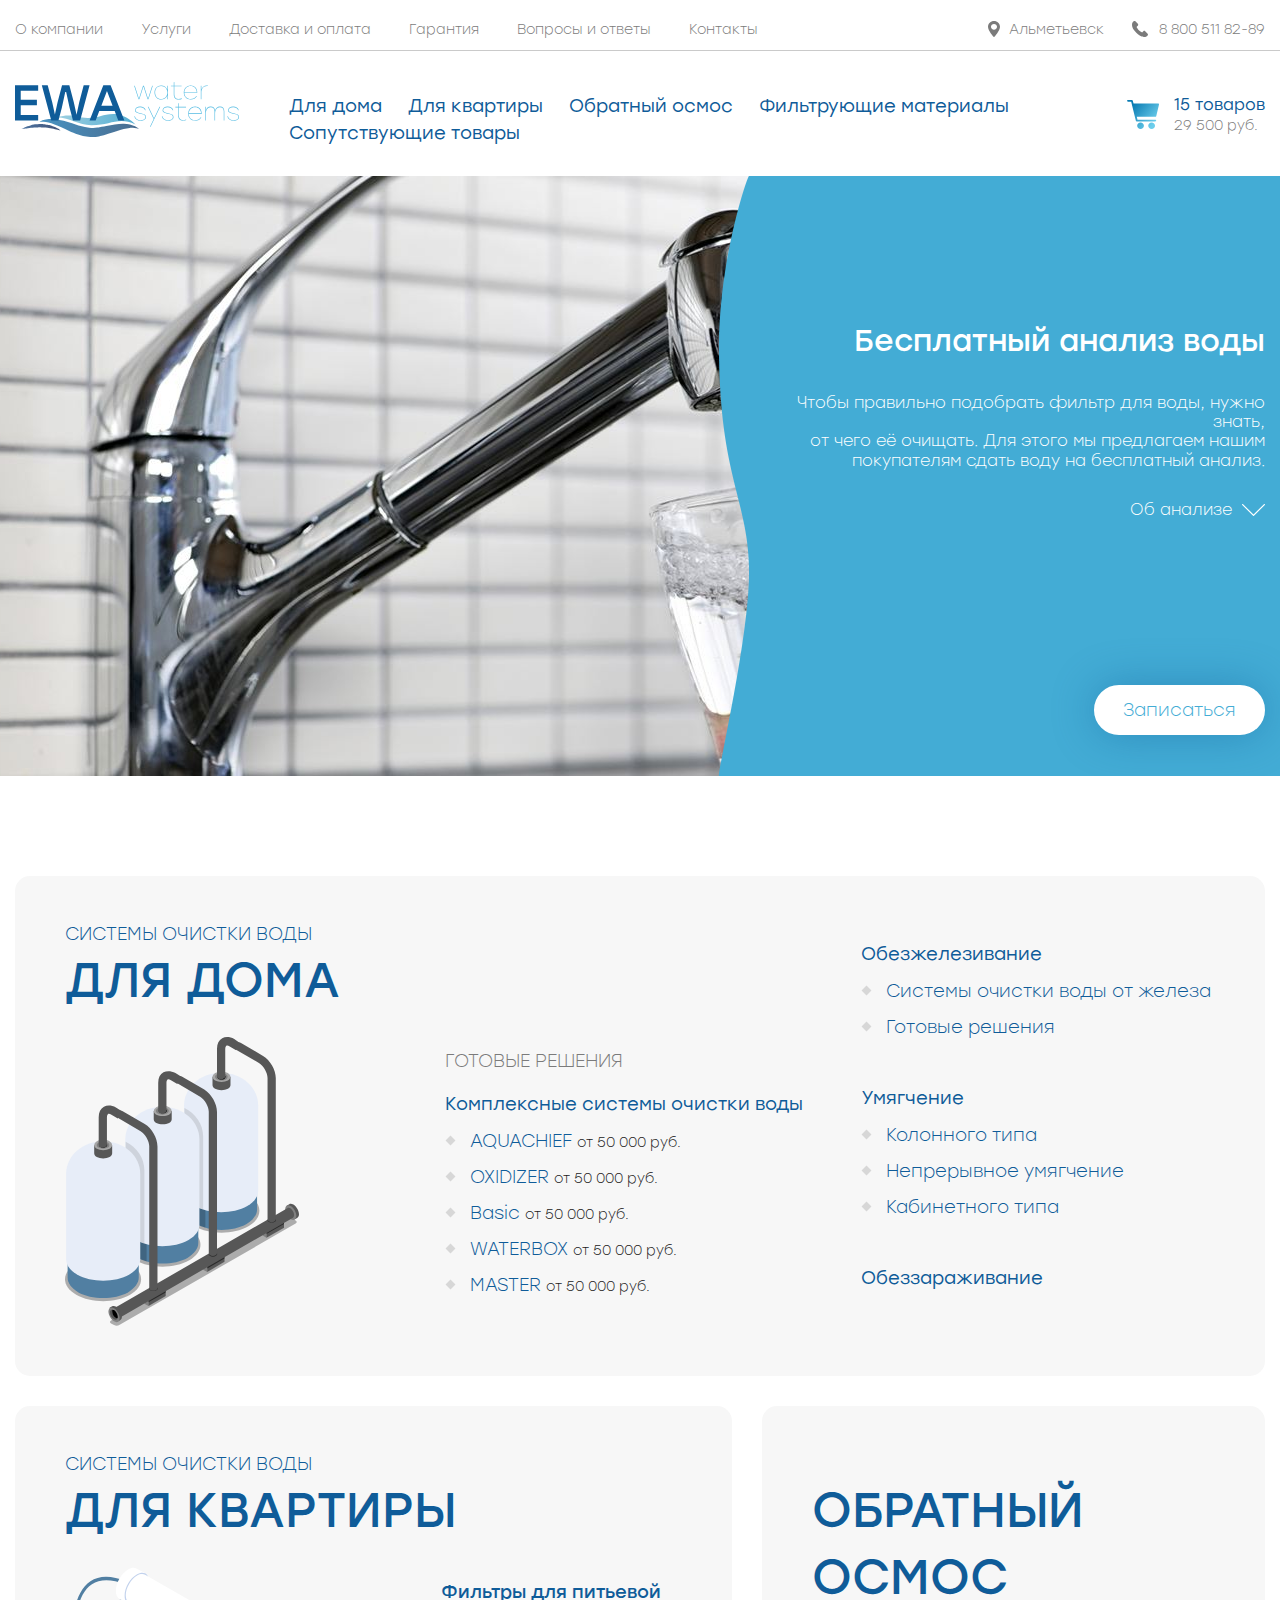
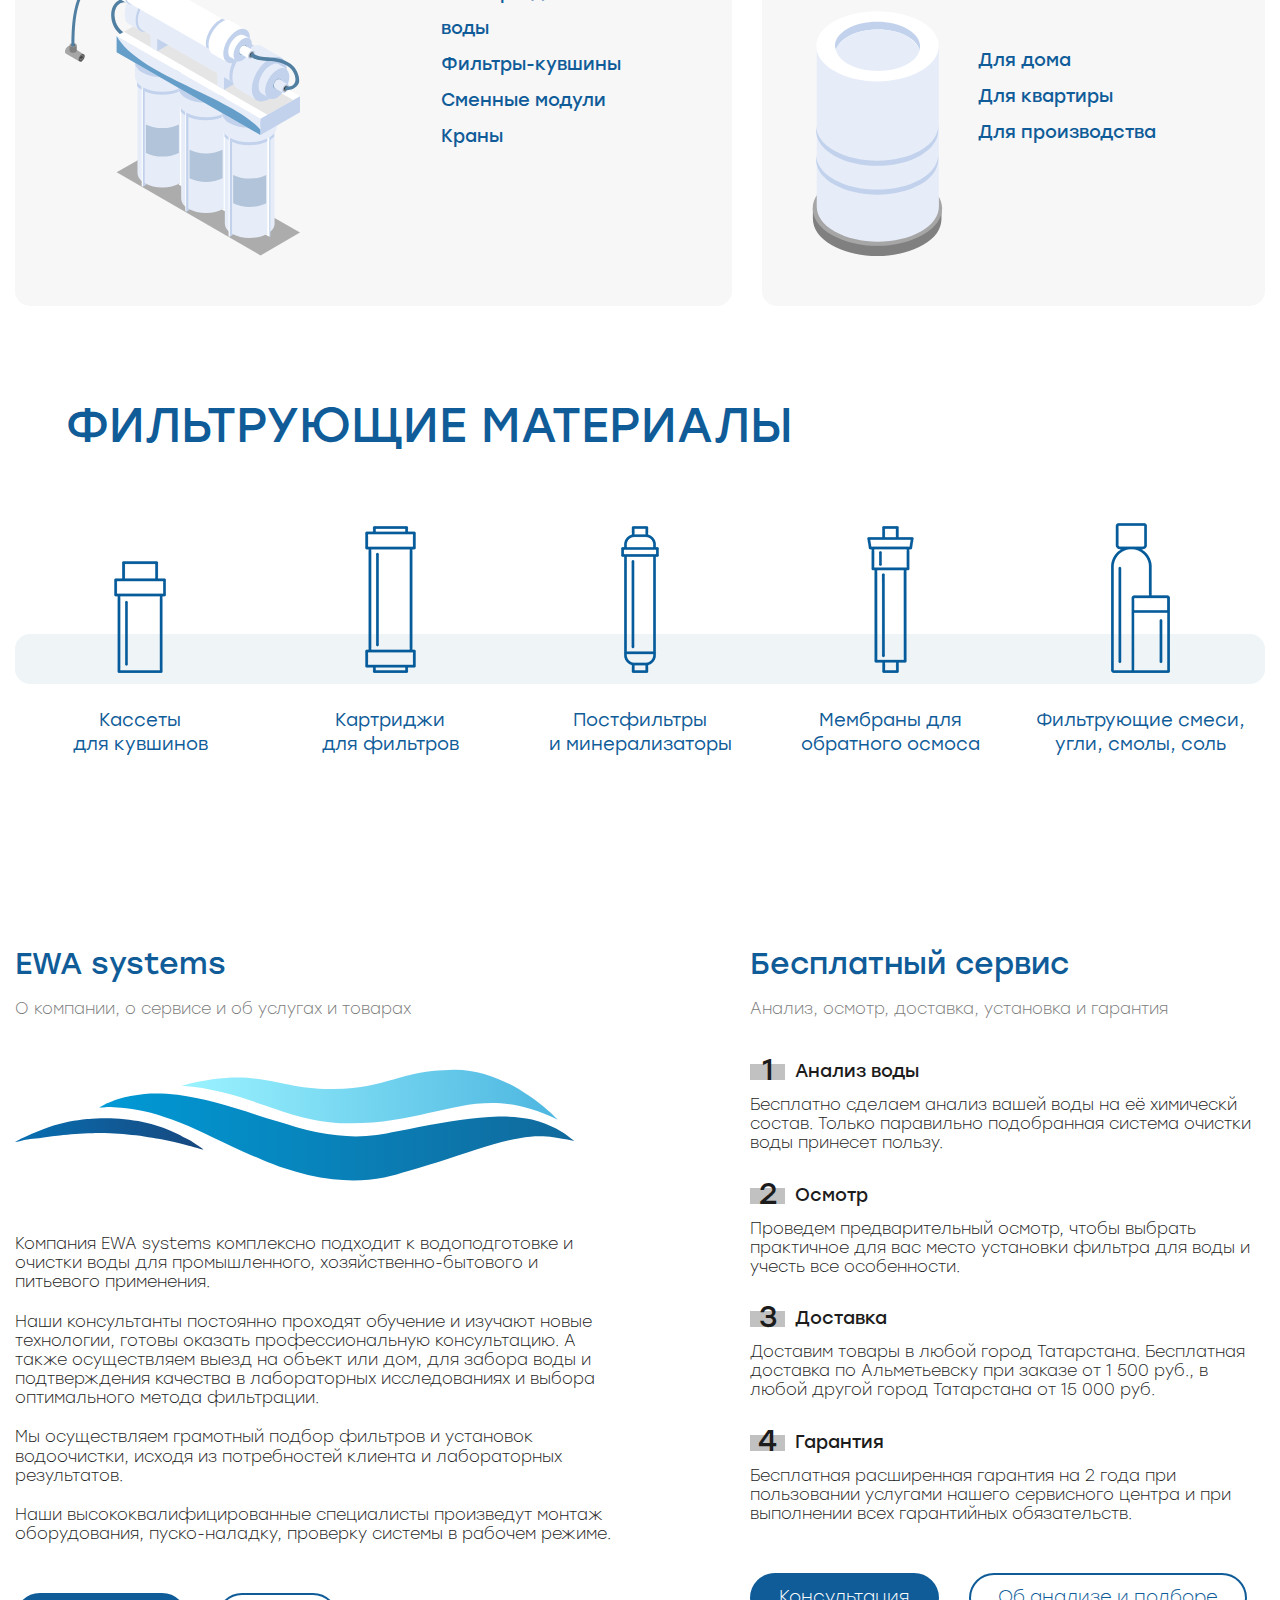
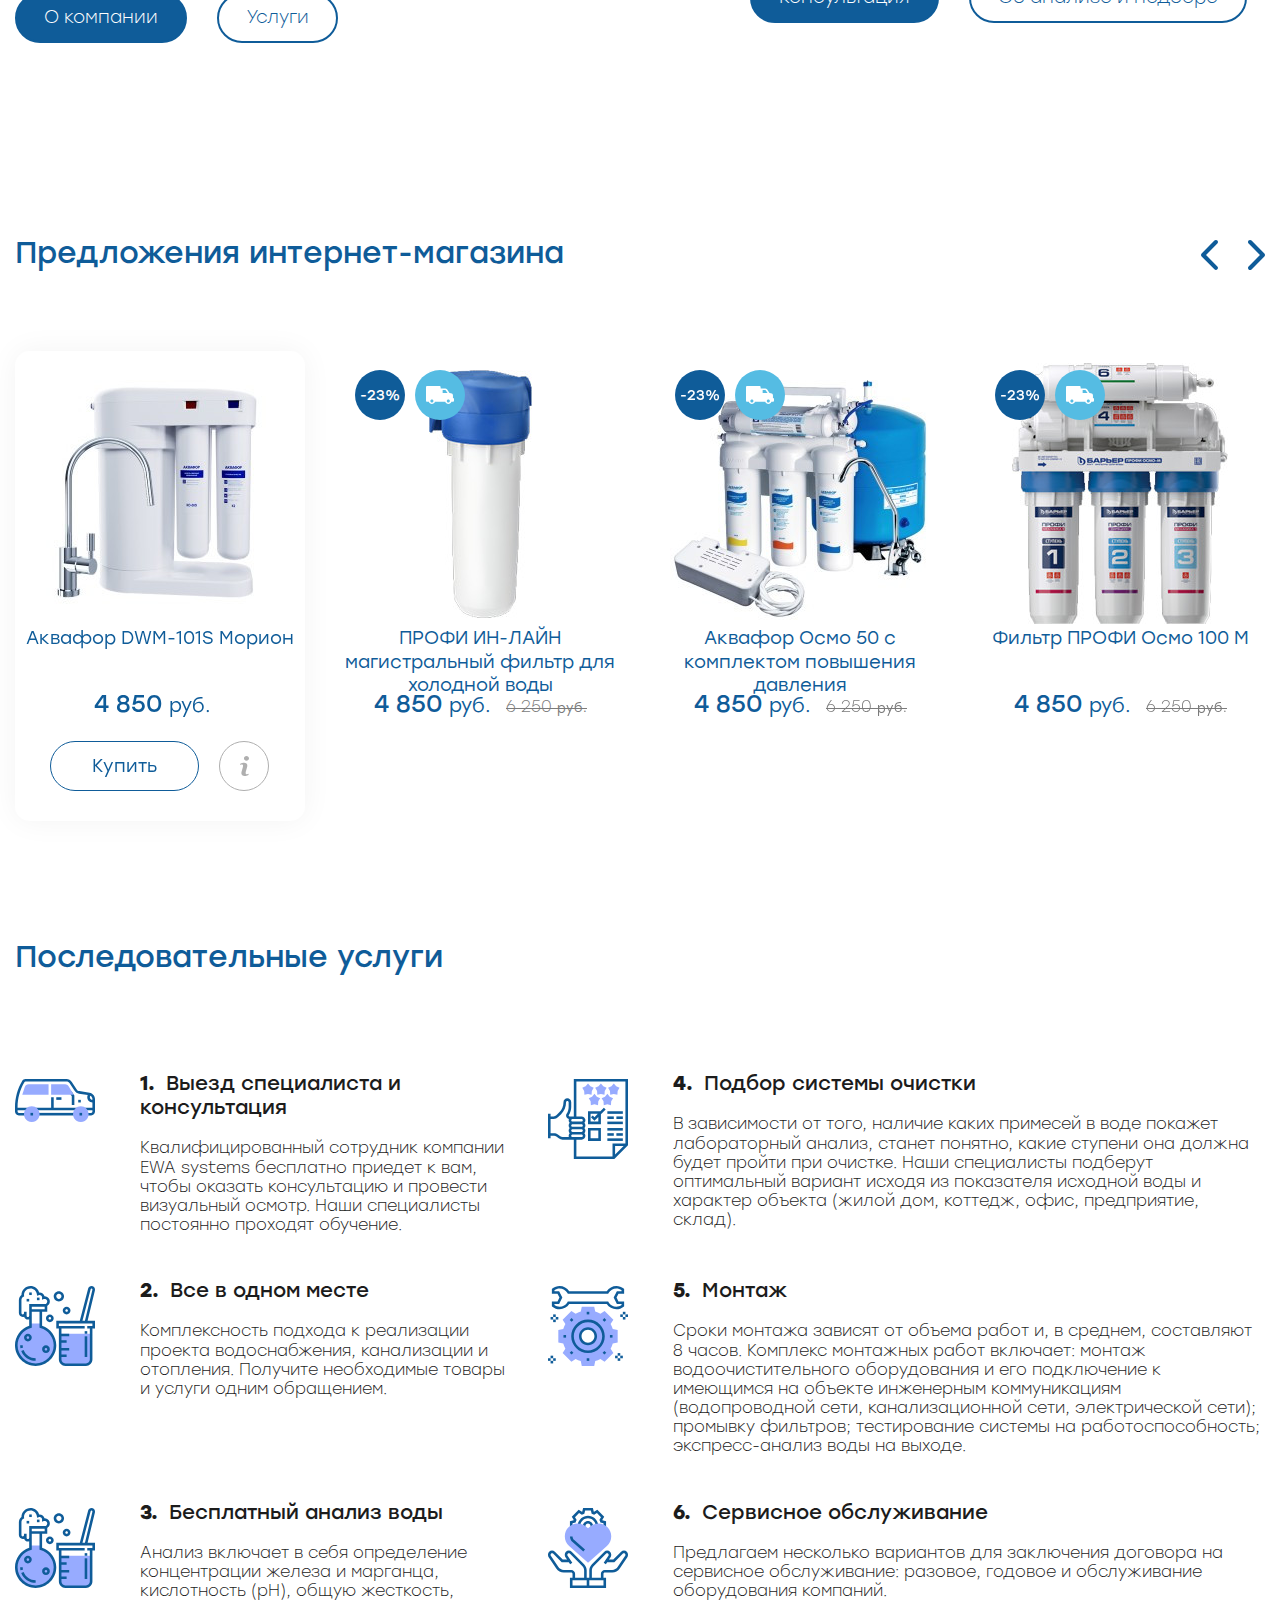
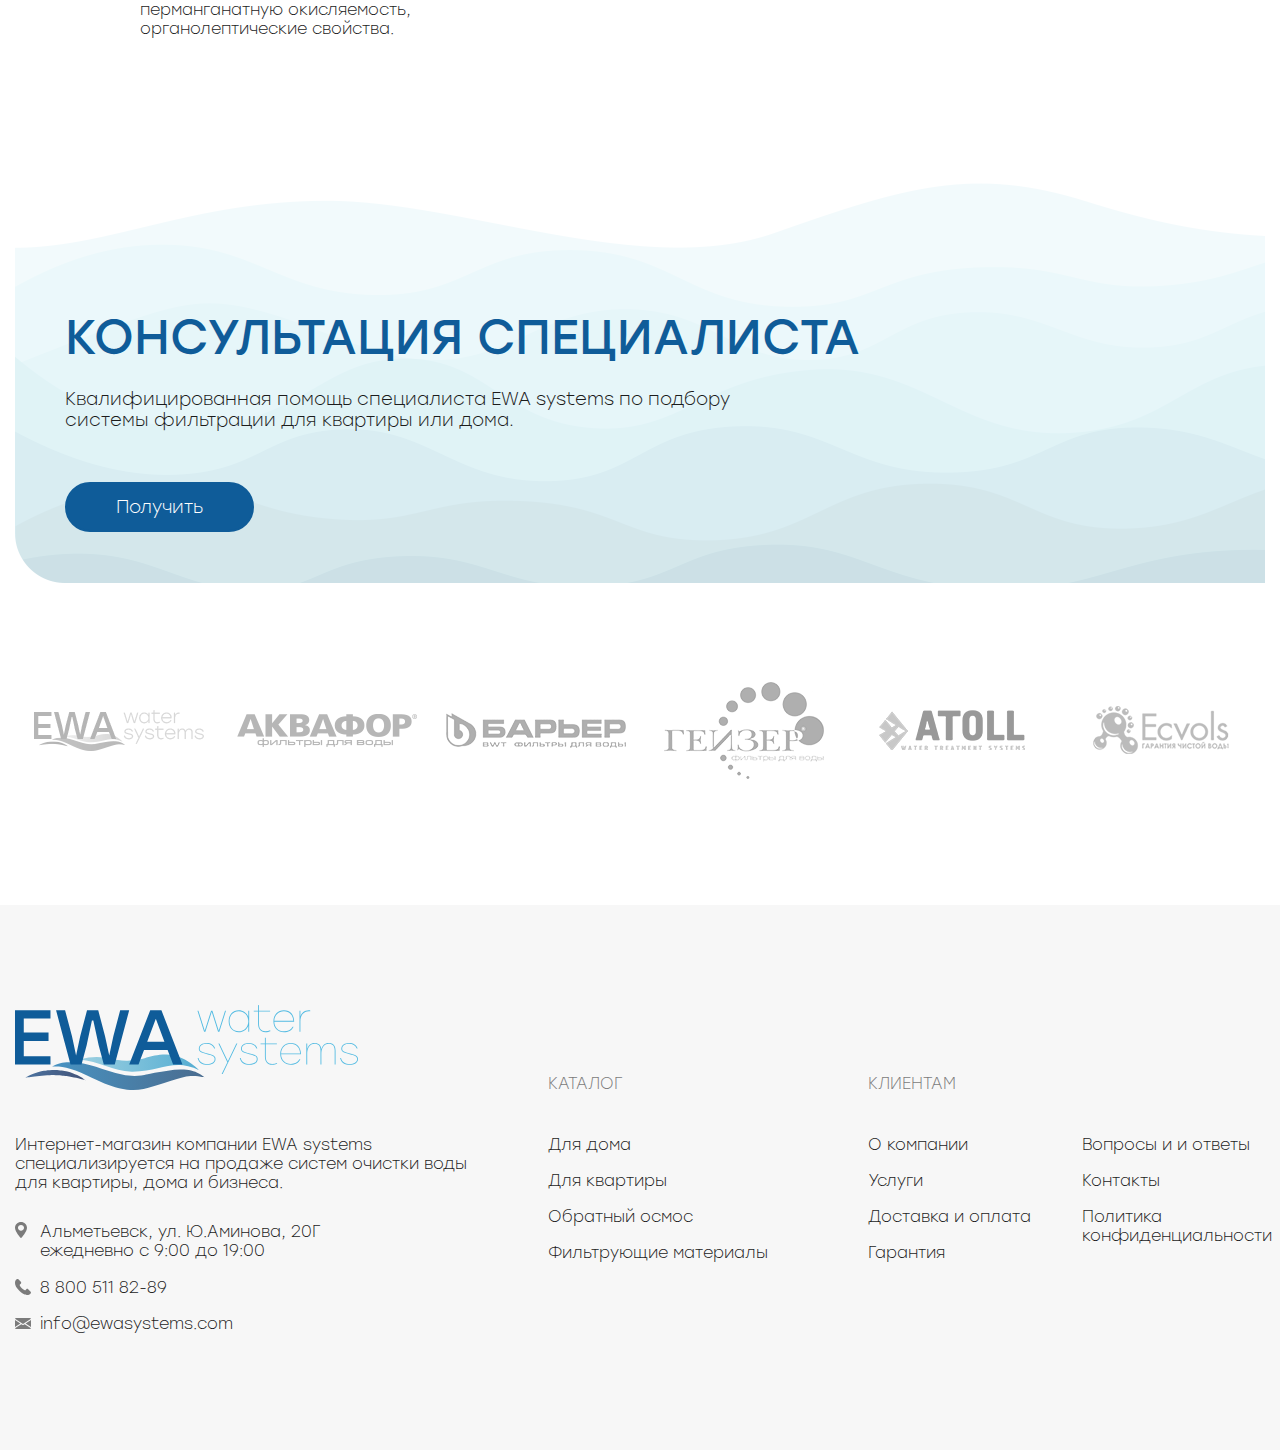
==== index.html @ 52a750a7 "fix again" ====
<!DOCTYPE html>
<html lang="ru">
<head>
    <meta charset="UTF-8">
    <meta name="viewport" content="width=device-width, initial-scale=1.0, shrink-to-fit=no">
    <title>EWA water system</title>

    <!-- additional styles -->
    <link rel="stylesheet" href="css/bootstrap.min.css">
    <link rel="stylesheet" href="css/swiper.min.css">

    <!-- common styles -->
    <link rel="stylesheet" href="fonts/stolzl/stolzl.css">
    <link rel="stylesheet" href="css/style.css">
    <link rel="stylesheet" href="css/media.css">

    <!-- scripts -->
    <script src="js/jquery.min.js"></script>
    <script src="js/bootstrap.bundle.min.js"></script>
    <script src="js/swiper.min.js"></script>
</head>
<body>

    <div class="header">
        <div class="header-top">
            <div class="container">
                <div class="row-header-top">
                    <div class="header-top-list">
                        <a href="javascript:void(0)" class="header-top-link">О компании</a>
                        <a href="javascript:void(0)" class="header-top-link">Услуги</a>
                        <a href="javascript:void(0)" class="header-top-link">Доставка и оплата</a>
                        <a href="javascript:void(0)" class="header-top-link">Гарантия</a>
                        <a href="javascript:void(0)" class="header-top-link">Вопросы и ответы</a>
                        <a href="javascript:void(0)" class="header-top-link">Контакты</a>
                    </div>
    
                    <div class="header-contacts">
                        <a href="javascript:void(0)" class="header-contacts-item header-city">
                            Альметьевск
                        </a>
                        <a href="tel:88005118289" class="header-contacts-item header-phone">
                            8 800 511 82-89
                        </a>
                    </div>
                </div>
            </div>
        </div>
        <div class="header-main">
            <div class="container">
                <div class="row-header-main">
                    <a href="/" class="header-logo">
                        <img src="images/ewa-logo.svg" alt="EWA water system" class="header-logo-src">
                    </a>

                    <div class="header-main-list">
                        <a href="javascript:void(0)" class="header-main-link">Для дома</a>
                        <a href="javascript:void(0)" class="header-main-link">Для квартиры</a>
                        <a href="javascript:void(0)" class="header-main-link">Обратный осмос</a>
                        <a href="javascript:void(0)" class="header-main-link">Фильтрующие материалы</a>
                        <a href="javascript:void(0)" class="header-main-link">Сопутствующие товары</a>
                    </div>

                    <!--
                        Если в корзине нету товаров, то убираем класс cart-has-items
                        и в header-cart-title ставим статичный текст "Корзина"
                        блок header-cart-total может быть пустым,
                        он всё равнон будет в display: none
                    -->
                    <a href="javascript:void(0)" class="header-cart cart-has-items">
                        <div class="header-cart-icon">
                            <img src="images/header-cart.svg" alt="Корзина">
                        </div>
                        <div class="header-cart-body">
                            <div class="header-cart-title">15 товаров</div>
                            <div class="header-cart-total">29 500 руб.</div>
                        </div>
                    </a>
                </div>
            </div>
        </div>
    </div>

    <div id="homeslider" class="home-slider swiper-container">
        <div class="swiper-wrapper">
            <div class="swiper-slide">
                <div class="home-slider-slide">
                    <div class="container-fluid container-abs">
                        <div class="row row-slider">
                            <div class="col-md-7 col-slider">
                                <div class="home-slider-photo" style="background-image: url(images/home-slider/slide-1.jpg);"></div>
                            </div>
                            <div class="col-md-5">
                                <div class="slider-content"></div>
                            </div>
                        </div>
                    </div>

                    <div class="container container-relative">
                        <div class="row row-slider">
                            <div class="col-md-7 col-slider"></div>
                            <div class="col-md-5 col-slider">
                                <div class="slider-content slider-right-content">
                                    <div class="home-slider-title">Бесплатный анализ воды</div>
                                    <div class="home-slider-desc">
                                        Чтобы правильно подобрать фильтр для воды, нужно знать, <br>
                                        от чего её очищать. Для этого мы предлагаем нашим <br>
                                        покупателям сдать воду на бесплатный анализ.

                                        <div class="home-slider-more">Об анализе</div>

                                        <div class="home-slider-more-text">
                                            Анализ включает в себя определение концентрации железа и <br>
                                            марганца, кислотность (рН), общую жесткость, перманганатную <br>
                                            окисляемость, органолептические свойства.
                                        </div>

                                        <a href="javascript:void(0)" class="button-default slider-btn">Записаться</a>
                                    </div>
                                </div>
                            </div>
                        </div>
                    </div>
                </div>
            </div>
        </div>
    </div>

    <div class="section-products">
        <div class="container">
            <div class="row">
                <div class="col-12">
                    <div class="products-block">
                        <div class="products-block-flex">
                            <div class="products-col-left">
                                <div class="products-heading">
                                    Системы очистки воды
                                    <div class="products-title">Для дома</div>
                                </div>
                            </div>
                            <div class="products-col-right">
                                <div class="products-col-right-col">
                                    <div class="products-cats-inner">
                                        <div class="products-cats-title">Готовые решения</div>
                                        <a href="javascript:void(0)" class="products-cats-name">Комплексные системы очистки воды</a>
                                        <ul class="products-cats-list">
                                            <li class="products-cats-item">
                                                <a class="products-cats-link" href="javascript:void(0)">AQUACHIEF</a>
                                                <span>от 50 000 руб.</span>
                                            </li>
                                            <li class="products-cats-item">
                                                <a class="products-cats-link" href="javascript:void(0)">OXIDIZER</a>
                                                <span>от 50 000 руб.</span>
                                            </li>
                                            <li class="products-cats-item">
                                                <a class="products-cats-link" href="javascript:void(0)">Basic</a>
                                                <span>от 50 000 руб.</span>
                                            </li>
                                            <li class="products-cats-item">
                                                <a class="products-cats-link" href="javascript:void(0)">WATERBOX</a>
                                                <span>от 50 000 руб.</span>
                                            </li>
                                            <li class="products-cats-item">
                                                <a class="products-cats-link" href="javascript:void(0)">MASTER</a>
                                                <span>от 50 000 руб.</span>
                                            </li>
                                        </ul>
                                    </div>
                                </div>
                                <div class="products-col-right-col">
                                    <div class="products-cats-inner">
                                        <a href="javascript:void(0)" class="products-cats-name">Обезжелезивание</a>
                                        <ul class="products-cats-list">
                                            <li class="products-cats-item">
                                                <a class="products-cats-link" href="javascript:void(0)">Системы очистки воды от железа</a>
                                            </li>
                                            <li class="products-cats-item">
                                                <a class="products-cats-link" href="javascript:void(0)">Готовые решения</a>
                                            </li>
                                        </ul>
                                    </div>
                                    <div class="products-cats-inner">
                                        <a href="javascript:void(0)" class="products-cats-name">Умягчение</a>
                                        <ul class="products-cats-list">
                                            <li class="products-cats-item">
                                                <a class="products-cats-link" href="javascript:void(0)">Колонного типа</a>
                                            </li>
                                            <li class="products-cats-item">
                                                <a class="products-cats-link" href="javascript:void(0)">Непрерывное умягчение</a>
                                            </li>
                                            <li class="products-cats-item">
                                                <a class="products-cats-link" href="javascript:void(0)">Кабинетного типа</a>
                                            </li>
                                        </ul>
                                    </div>
                                    <div class="products-cats-inner">
                                        <a href="javascript:void(0)" class="products-cats-name">Обеззараживание</a>
                                    </div>
                                </div>
                            </div>
                        </div>

                        <img src="images/for-1.svg" alt="" class="products-image-abs">
                    </div>
                </div>
                <div class="col-lg-7 col-md-6">
                    <div class="products-block">
                        <div class="products-head">
                            <div class="products-heading">
                                Системы очистки воды
                                <div class="products-title">Для квартиры</div>
                            </div>
                        </div>
                        <div class="products-block-flex">
                            <div class="products-block-col products-block-index-2">
                                <div class="products-cats-inner">
                                    <ul class="products-cats-list style-none">
                                        <li class="products-cats-item">
                                            <a class="products-cats-link" href="javascript:void(0)"><b>Фильтры для питьевой воды</b></a>
                                        </li>
                                        <li class="products-cats-item">
                                            <a class="products-cats-link" href="javascript:void(0)"><b>Фильтры-кувшины</b></a>
                                        </li>
                                        <li class="products-cats-item">
                                            <a class="products-cats-link" href="javascript:void(0)"><b>Сменные модули</b></a>
                                        </li>
                                        <li class="products-cats-item">
                                            <a class="products-cats-link" href="javascript:void(0)"><b>Краны</b></a>
                                        </li>
                                </div>
                            </div>
                        </div>

                        <img src="images/for-2.svg" alt="" class="products-image-abs">
                    </div>
                </div>
                <div class="col-lg-5 col-md-6">
                    <div class="products-block">
                        <div class="products-head">
                            <div class="products-heading">
                                &nbsp;
                                <div class="products-title">Обратный осмос</div>
                            </div>
                        </div>
                        <div class="products-block-flex">
                            <div class="products-block-col products-block-index-3">
                                <div class="products-cats-inner">
                                    <ul class="products-cats-list style-none">
                                        <li class="products-cats-item">
                                            <a class="products-cats-link" href="javascript:void(0)"><b>Для дома</b></a>
                                        </li>
                                        <li class="products-cats-item">
                                            <a class="products-cats-link" href="javascript:void(0)"><b>Для квартиры</b></a>
                                        </li>
                                        <li class="products-cats-item">
                                            <a class="products-cats-link" href="javascript:void(0)"><b>Для производства</b></a>
                                        </li>
                                    </ul>
                                </div>
                            </div>
                        </div>

                        <img src="images/for-3.svg" alt="" class="products-image-abs">
                    </div>
                </div>

                <div class="col-12">
                    <div class="products-block products-block-custom">
                        <div class="products-head">
                            <div class="products-heading">
                                <div class="products-title">Фильтрующие материалы</div>
                            </div>
                        </div>

                        <div class="products-list">
                            <a href="javascript:void(0)" class="products-list-item">
                                <img src="images/filters/1.png" alt="" class="products-list-image">
                                <div class="products-list-name">
                                    Кассеты <br>
                                    для кувшинов
                                </div>
                            </a>
                            <a href="javascript:void(0)" class="products-list-item">
                                <img src="images/filters/2.png" alt="" class="products-list-image">
                                <div class="products-list-name">
                                    Картриджи <br>
                                    для фильтров
                                </div>
                            </a>
                            <a href="javascript:void(0)" class="products-list-item">
                                <img src="images/filters/3.png" alt="" class="products-list-image">
                                <div class="products-list-name">
                                    Постфильтры <br>
                                    и минерализаторы
                                </div>
                            </a>
                            <a href="javascript:void(0)" class="products-list-item">
                                <img src="images/filters/4.png" alt="" class="products-list-image">
                                <div class="products-list-name">
                                    Мембраны для <br>
                                    обратного осмоса
                                </div>
                            </a>
                            <a href="javascript:void(0)" class="products-list-item">
                                <img src="images/filters/5.png" alt="" class="products-list-image">
                                <div class="products-list-name">
                                    Фильтрующие смеси, <br>
                                    угли, смолы, соль
                                </div>
                            </a>
                        </div>
                    </div>
                </div>
            </div>
        </div>
    </div>

    <div class="section-about">
        <div class="container">
            <div class="row">
                <div class="col-md-6">
                    <div class="about-title">EWA systems</div>
                    <div class="subheading subheading-line">О компании, о сервисе и об услугах и товарах</div>

                    <div class="about-content">
                        <img class="about-image" src="images/about-image.svg" alt="">

                        <p>
                            Компания EWA systems комплексно подходит к водоподготовке и очистки воды для 
                            промышленного, хозяйственно-бытового и питьевого применения.</p>
                        <p>
                            Наши консультанты постоянно проходят обучение и изучают новые технологии, 
                            готовы оказать профессиональную консультацию. А также осуществляем выезд 
                            на объект или дом, для забора воды и подтверждения качества в лабораторных 
                            исследованиях и выбора оптимального метода фильтрации.</p>
                        <p>
                            Мы осуществляем грамотный подбор фильтров и установок водоочистки, исходя 
                            из потребностей клиента и лабораторных результатов.</p>
                        <p>
                            Наши высококвалифицированные специалисты произведут монтаж 
                            оборудования, пуско-наладку, проверку системы в рабочем режиме.
                        </p>
                    </div>

                    <div class="section-btns">
                        <a href="javascript:void(0)" class="button-default button-active">О компании</a>
                        <a href="javascript:void(0)" class="button-default button-border">Услуги</a>
                    </div>
                </div>
                <div class="col-lg-6 col-about">
                    <div class="section-heading">Бесплатный сервис</div>

                    <div class="subheading">Анализ, осмотр, доставка, установка и гарантия</div>

                    <div class="about-list">
                        <div class="about-list-item">
                            <div class="about-list-head">
                                <div class="about-list-count"><span>1</span></div>
                                <div class="about-list-name">Анализ воды</div>
                            </div>
                            <div class="about-list-desc">
                                Бесплатно сделаем анализ вашей воды на её химическй состав. Только 
                                паравильно подобранная система очистки воды принесет пользу.
                            </div>
                        </div>
                        <div class="about-list-item">
                            <div class="about-list-head">
                                <div class="about-list-count"><span>2</span></div>
                                <div class="about-list-name">Осмотр</div>
                            </div>
                            <div class="about-list-desc">
                                Проведем предварительный осмотр, чтобы выбрать практичное для вас 
                                место установки фильтра для воды и учесть все особенности.
                            </div>
                        </div>
                        <div class="about-list-item">
                            <div class="about-list-head">
                                <div class="about-list-count"><span>3</span></div>
                                <div class="about-list-name">Доставка</div>
                            </div>
                            <div class="about-list-desc">
                                Доставим товары в любой город Татарстана. Бесплатная доставка по 
                                Альметьевску при заказе от 1 500 руб., в любой другой город 
                                Татарстана от 15 000 руб.
                            </div>
                        </div>
                        <div class="about-list-item">
                            <div class="about-list-head">
                                <div class="about-list-count"><span>4</span></div>
                                <div class="about-list-name">Гарантия</div>
                            </div>
                            <div class="about-list-desc">
                                Бесплатная расширенная гарантия на 2 года при пользовании 
                                услугами нашего сервисного центра и при выполнении всех 
                                гарантийных обязательств.
                            </div>
                        </div>
                    </div>

                    <div class="section-btns">
                        <a href="javascript:void(0)" class="button-default button-active">Консультация</a>
                        <a href="javascript:void(0)" class="button-default button-border">Об анализе и подборе</a>
                    </div>
                </div>
            </div>
        </div>
    </div>

    <div class="section-slider section-recomms">
        <div class="container">
            <div class="section-head">
                <div class="section-heading">Предложения интернет-магазина</div>

                <div class="slider-products-controls">
                    <div class="slider-products-item product-slider-prev">
                        <img src="images/product-slider-prev.svg" alt="">
                    </div>
                    <div class="slider-products-item product-slider-next">
                        <img src="images/product-slider-next.svg" alt="">
                    </div>
                </div>
            </div>

            <div class="row">
                <div class="slider-products slider-recomms swiper-container">
                    <div class="swiper-wrapper">
                        <div class="swiper-slide">
                            <div class="product-item hover" data-product-id="0">
                                <a href="javascript:void(0)" class="product-item-photo" style="background-image: url(images/product-slider/1.jpg);"></a>
                                <a href="javascript:void(0)" class="product-item-name">Аквафор DWM-101S Морион</a>
                                <a href="javascript:void(0)" class="product-item-prices component-prices">
                                    <span class="newprice">4 850 <span>руб.</span></span>
                                    <span class="oldprice"></span>
                                </a>
                                <div class="product-item-actions">
                                    <a href="javascript:void(0)" class="product-item-buy">Купить</a>
                                    <a href="javascript:void(0)" class="product-item-info" data-product-id="0">
                                        <div class="product-item-info-inner-tooltip">
                                            0) Экономит до 9 тонн воды в год. Оптимизирует минерализацию Mg и Ca от исходной жесткости. Мягкая вода - основа яркого вкуса блюд. Эффективен при низком давлении без электронасоса.Легкая и безопасная замена модулей по клику.
                                        </div>
                                    </a>
                                </div>
                            </div>
                        </div>
                        <div class="swiper-slide">
                            <div class="product-item" data-product-id="1">
                                <div class="product-item-bubble bubble-discount">-23%</div>
                                <div class="product-item-bubble bubble-delivery" title="Бесплатная доставка!" data-product-id="1"></div>
                                <a href="javascript:void(0)" class="product-item-photo" style="background-image: url(images/product-slider/2.jpg);"></a>
                                <a href="javascript:void(0)" class="product-item-name">
                                    ПРОФИ ИН-ЛАЙН магистральный 
                                    фильтр для холодной воды
                                </a>
                                <a href="javascript:void(0)" class="product-item-prices component-prices">
                                    <span class="newprice">4 850 <span>руб.</span></span>
                                    <span class="oldprice">6 250 <span>руб.</span></span>
                                </a>
                                <div class="product-item-actions">
                                    <a href="javascript:void(0)" class="product-item-buy">Купить</a>
                                    <a href="javascript:void(0)" class="product-item-info" data-product-id="1">
                                        <div class="product-item-info-inner-tooltip">
                                            1) Экономит до 9 тонн воды в год. Оптимизирует минерализацию Mg и Ca от исходной жесткости. Мягкая вода - основа яркого вкуса блюд. Эффективен при низком давлении без электронасоса.Легкая и безопасная замена модулей по клику.
                                        </div>
                                    </a>
                                </div>
                            </div>
                        </div>
                        <div class="swiper-slide">
                            <div class="product-item" data-product-id="2">
                                <div class="product-item-bubble bubble-discount">-23%</div>
                                <div class="product-item-bubble bubble-delivery" title="Бесплатная доставка!" data-product-id="2"></div>
                                <a href="javascript:void(0)" class="product-item-photo" style="background-image: url(images/product-slider/3.jpg);"></a>
                                <a href="javascript:void(0)" class="product-item-name">
                                    Аквафор Осмо 50 с комплектом 
                                    повышения давления
                                </a>
                                <a href="javascript:void(0)" class="product-item-prices component-prices">
                                    <span class="newprice">4 850 <span>руб.</span></span>
                                    <span class="oldprice">6 250 <span>руб.</span></span>
                                </a>
                                <div class="product-item-actions">
                                    <a href="javascript:void(0)" class="product-item-buy">Купить</a>
                                    <a href="javascript:void(0)" class="product-item-info" data-product-id="2">
                                        <div class="product-item-info-inner-tooltip">
                                            2) Экономит до 9 тонн воды в год. Оптимизирует минерализацию Mg и Ca от исходной жесткости. Мягкая вода - основа яркого вкуса блюд. Эффективен при низком давлении без электронасоса.Легкая и безопасная замена модулей по клику.
                                        </div>
                                    </a>
                                </div>
                            </div>
                        </div>
                        <div class="swiper-slide">
                            <div class="product-item" data-product-id="3">
                                <div class="product-item-bubble bubble-discount">-23%</div>
                                <div class="product-item-bubble bubble-delivery" title="Бесплатная доставка!" data-product-id="3"></div>
                                <a href="javascript:void(0)" class="product-item-photo" style="background-image: url(images/product-slider/4.jpg);"></a>
                                <a href="javascript:void(0)" class="product-item-name">
                                    Фильтр ПРОФИ Осмо 100 М
                                </a>
                                <a href="javascript:void(0)" class="product-item-prices component-prices">
                                    <span class="newprice">4 850 <span>руб.</span></span>
                                    <span class="oldprice">6 250 <span>руб.</span></span>
                                </a>
                                <div class="product-item-actions">
                                    <a href="javascript:void(0)" class="product-item-buy">Купить</a>
                                    <a href="javascript:void(0)" class="product-item-info" data-product-id="3">
                                        <div class="product-item-info-inner-tooltip">
                                            3) Экономит до 9 тонн воды в год. Оптимизирует минерализацию Mg и Ca от исходной жесткости. Мягкая вода - основа яркого вкуса блюд. Эффективен при низком давлении без электронасоса.Легкая и безопасная замена модулей по клику.
                                        </div>
                                    </a>
                                </div>
                            </div>
                        </div>
                    </div>
                </div>
            </div>
        </div>
    </div>

    <div class="section-services">
        <div class="container">
            <div class="section-heading">Последовательные услуги</div>

            <div class="row row-services">
                <div class="col-md-5">
                    <div class="service-item">
                        <div class="service-item-icon"><img src="images/services/1.svg" alt="Выезд специалиста и консультация" class="service-item-icon-src"></div>
                        <div class="service-item-body">
                            <div class="service-item-name"><b>1.</b> Выезд специалиста и консультация</div>
                            <div class="service-item-text">
                                Квалифицированный сотрудник компании EWA 
                                systems бесплатно приедет к вам, чтобы оказать
                                консультацию и провести визуальный осмотр.
                                Наши специалисты постоянно проходят обучение.
                            </div>
                        </div>
                    </div>
                </div>
                <div class="col-md-7">
                    <div class="service-item">
                        <div class="service-item-icon"><img src="images/services/4.svg" alt="Подбор системы очистки" class="service-item-icon-src"></div>
                        <div class="service-item-body">
                            <div class="service-item-name"><b>4.</b> Подбор системы очистки</div>
                            <div class="service-item-text">
                                В зависимости от того, наличие каких примесей в  воде покажет лабораторный 
                                анализ, станет понятно, какие ступени она должна будет пройти при очистке. 
                                Наши специалисты подберут оптимальный вариант исходя из показателя 
                                исходной воды и характер объекта (жилой дом, коттедж, офис, предприятие, 
                                склад). 
                            </div>
                        </div>
                    </div>
                </div>
                <div class="col-md-5">
                    <div class="service-item">
                        <div class="service-item-icon"><img src="images/services/3.svg" alt="Все в одном месте" class="service-item-icon-src"></div>
                        <div class="service-item-body">
                            <div class="service-item-name"><b>2.</b> Все в одном месте</div>
                            <div class="service-item-text">
                                Комплексность подхода к реализации проекта 
                                водоснабжения, канализации и отопления. Получите
                                необходимые товары и услуги одним обращением.
                            </div>
                        </div>
                    </div> 
                </div>
                <div class="col-md-7">
                    <div class="service-item">
                        <div class="service-item-icon"><img src="images/services/5.svg" alt="Монтаж" class="service-item-icon-src"></div>
                        <div class="service-item-body">
                            <div class="service-item-name"><b>5.</b> Монтаж</div>
                            <div class="service-item-text">
                                Сроки монтажа зависят от объема работ и, в среднем, составляют 8 часов. 
                                Комплекс монтажных работ включает: монтаж водоочистительного оборудования 
                                и его подключение к имеющимся на объекте инженерным коммуникациям 
                                (водопроводной сети, канализационной сети, электрической сети); промывку 
                                фильтров; тестирование системы на работоспособность; экспресс-анализ воды 
                                на выходе. 
                            </div>
                        </div>
                    </div>
                </div>
                <div class="col-md-5">
                    <div class="service-item">
                        <div class="service-item-icon"><img src="images/services/3.svg" alt="Бесплатный анализ воды" class="service-item-icon-src"></div>
                        <div class="service-item-body">
                            <div class="service-item-name"><b>3.</b> Бесплатный анализ воды</div>
                            <div class="service-item-text">
                                Анализ включает в себя определение концентрации 
                                железа и марганца, кислотность (рН), общую 
                                жесткость, перманганатную окисляемость, 
                                органолептические свойства.
                            </div>
                        </div>
                    </div>
                    
                </div>
                <div class="col-md-7">
                    <div class="service-item">
                        <div class="service-item-icon"><img src="images/services/6.svg" alt="Сервисное обслуживание" class="service-item-icon-src"></div>
                        <div class="service-item-body">
                            <div class="service-item-name"><b>6.</b> Сервисное обслуживание</div>
                            <div class="service-item-text">
                                Предлагаем несколько вариантов для заключения договора на сервисное 
                                обслуживание: разовое, годовое и обслуживание оборудования компаний.                                
                            </div>
                        </div>
                    </div>
                </div>
            </div>
        </div>
    </div>

    <div class="section-consult">
        <div class="container">
            <div class="consult-content">
                <div class="consult-heading">Консультация специалиста</div>

                <div class="consult-desc">
                    Квалифицированная помощь специалиста EWA systems по подбору <br>
                    системы фильтрации для квартиры или дома.
                </div>

                <a href="javascript:void(0)" class="button-default button-active consult-btn">Получить</a>
            </div>
        </div>
    </div>

    <div class="section-partners">
        <div class="container">
            <div class="slider-partners swiper-wrapper">
                <div class="swiper-wrapper">
                    <div class="swiper-slide"><img src="images/partners/1.png" alt="" class="partner-logo"></div>
                    <div class="swiper-slide"><img src="images/partners/2.png" alt="" class="partner-logo"></div>
                    <div class="swiper-slide"><img src="images/partners/3.png" alt="" class="partner-logo"></div>
                    <div class="swiper-slide"><img src="images/partners/4.png" alt="" class="partner-logo"></div>
                    <div class="swiper-slide"><img src="images/partners/5.png" alt="" class="partner-logo"></div>
                    <div class="swiper-slide"><img src="images/partners/6.png" alt="" class="partner-logo"></div>
                </div>
            </div>
        </div>
    </div>
    
    <div class="footer">
        <div class="container">
            <div class="row">
                <div class="col-lg-5">
                    <a class="footer-logo" href="/">
                        <img class="footer-logo-src" src="images/ewa-logo.svg" alt="">
                    </a>

                    <div class="footer-desc">
                        Интернет-магазин компании EWA systems <br>
                        специализируется на продаже систем очистки воды <br>
                        для квартиры, дома и бизнеса.
                    </div>

                    <div class="footer-contacts">
                        <div class="footer-contacts-item footer-pin">
                            Альметьевск, ул. Ю.Аминова, 20Г<br>
                            ежедневно с 9:00 до 19:00
                        </div>
                        <div class="footer-contacts-item footer-phone">
                            <a href="tel:88005118289" class="footer-link">8 800 511 82-89</a>
                        </div>
                        <div class="footer-contacts-item footer-email">
                            <a href="mailto:info@ewasystems.com" class="footer-link">info@ewasystems.com</a>
                        </div>
                    </div>
                </div>
                <div class="col-lg-3 col-footer">
                    <div class="footer-title">Каталог</div>

                    <div class="footer-nav">
                        <div class="footer-nav-item">
                            <a href="javascript:void(0)" class="footer-nav-link footer-link">Для дома</a>
                        </div>
                        <div class="footer-nav-item">
                            <a href="javascript:void(0)" class="footer-nav-link footer-link">Для квартиры</a>
                        </div>
                        <div class="footer-nav-item">
                            <a href="javascript:void(0)" class="footer-nav-link footer-link">Обратный осмос</a>
                        </div>
                        <div class="footer-nav-item">
                            <a href="javascript:void(0)" class="footer-nav-link footer-link">Фильтрующие материалы</a>
                        </div>
                    </div>
                </div>
                <div class="col-lg-2 col-footer">
                    <div class="footer-title">Клиентам</div>

                    <div class="footer-nav">
                        <div class="footer-nav-item">
                            <a href="javascript:void(0)" class="footer-nav-link footer-link">О компании</a>
                        </div>
                        <div class="footer-nav-item">
                            <a href="javascript:void(0)" class="footer-nav-link footer-link">Услуги</a>
                        </div>
                        <div class="footer-nav-item">
                            <a href="javascript:void(0)" class="footer-nav-link footer-link">Доставка и оплата</a>
                        </div>
                        <div class="footer-nav-item">
                            <a href="javascript:void(0)" class="footer-nav-link footer-link">Гарантия</a>
                        </div>
                    </div>
                </div>
                <div class="col-lg-2 col-footer">
                    <div class="footer-title">&nbsp;</div>

                    <div class="footer-nav">
                        <div class="footer-nav-item">
                            <a href="javascript:void(0)" class="footer-nav-link footer-link">Вопросы и и ответы</a>
                        </div>
                        <div class="footer-nav-item">
                            <a href="javascript:void(0)" class="footer-nav-link footer-link">Контакты</a>
                        </div>
                        <div class="footer-nav-item">
                            <a href="javascript:void(0)" class="footer-nav-link footer-link">Политика конфиденциальности</a>
                        </div>
                    </div>
                </div>
            </div>
        </div>
    </div>

    <!-- custom scripts -->
    <script src="js/main.js"></script>
</body>
</html>
---- fonts/stolzl/stolzl.css ----
@font-face {
    font-family: "Stolzl-Webfont";
    src: url(stolzl-light.otf) format("opentype");
    font-weight: 200;
    font-display: fallback;
}

@font-face {
    font-family: "Stolzl-Webfont";
    src: url(stolzl-book.otf) format("opentype");
    font-weight: 500;
    font-display: fallback;
}

@font-face {
    font-family: "Stolzl-Webfont";
    src: url(stolzl-regular.otf) format("opentype");
    font-weight: normal;
    font-display: fallback;
}

@font-face {
    font-family: "Stolzl-Webfont";
    src: url(stolzl-bold.otf) format("opentype");
    font-weight: bold;
    font-display: fallback;
}
---- css/style.css ----
:root {
    /* fonts */
    --stolzl:       "Stolzl-Webfont", sans-serif;

    /* colors */
    --accent:       #0f5c99;
    --ltblue:       #43acd5;
    --ltblue-light: #55bce3;
    --gray:         #575757;
    --night:        #1c1c1c;
    --gray-text:    #7b7b7b;

    /* etc */
    --products-block-padding: 46px 50px;
}

body {
    background-color: #fff;
    color: var(--night);
    font-family: var(--stolzl);
    font-weight: 200;
    font-size: 16px;
}

a {
    color: var(--accent);
}

a:hover {
    color: var(--accent);
}

::selection {
    background-color: var(--ltblue);
    color: #fff;
}

.header-top {
    border-bottom: 1px solid #cacaca;
    padding: 17px 0 9px;
}

.row-header-top {
    display: flex;
    justify-content: space-between;
}

.header-top-link {
    font-size: 14px;

    margin-right: 33px;

    color: var(--gray-text);
}

.header-top-link:hover {
    color: var(--gray-text);
}

.header-contacts-item:not(:last-child) {
    margin-right: 24px;
}

.header-contacts-item {
    background-repeat: no-repeat;
    font-size: 14px;

    padding-left: 27px;

    color: var(--gray-text);
}

.header-contacts-item:hover {
    color: var(--gray-text);
}

.header-city {
    background-position: 6px 0;
    background-image: url(../images/header-pin.svg);
}

.header-phone {
    background-position: 0 0;
    background-image: url(../images/header-phone.svg);
}

.header-logo {
    --box-width: 224px;

    flex: 0 0 var(--box-width);
    max-width: var(--box-width);
}

.header-main {
    padding-top: 31px;
    padding-bottom: 29px;
}

.row-header-main {
    display: flex;
}

.header-main-list {
    padding-top: 11px;
    padding-left: 50px;
}

.header-main-link {
    font-size: 18px;
    font-weight: 500;

    margin-right: 21px;
}

.header-main-link:last-child {
    margin-right: 0;
}

.header-cart {
    display: flex;
    align-items: center;

    --cart-width: 138px;

    flex: 0 0 var(--cart-width);
    max-width: var(--cart-width);

    margin-left: 58px;
}

.header-cart:hover {
    text-decoration: none;
}

.header-cart-icon {
    flex: 0 0 32px;
    max-width: 32px;
}

.header-cart-body {
    flex: 0 0 calc(100% - 32px);
    max-width: calc(100% - 32px);

    line-height: 1.4;

    padding-left: 15px;
}

.header-cart-title {
    font-size: 16px;
    font-weight: 500;

    color: var(--accent)
}

.header-cart-total {
    display: none;
    font-size: 14px;
    font-weight: 200;
    color: var(--gray-text)
}

.cart-has-items .header-cart-total {
    display: block;
}

.home-slider {
    height: 600px;
    opacity: 0;

    transition: all .5s ease-in-out;
}

.home-slider-slide {
    position: relative;
    height: 100%;
}

.home-slider-slide-col {
    flex: 0 0 50%;
    max-width: 50%;
}

.slide-content {
    background-color: var(--ltblue);

    color: #fff;
}

.container-abs {
    position: absolute;
    top: 0;
    right: 0;
    left: 0;
    bottom: 0;
}

.home-slider-photo {
    height: 100%;
}

.row-slider,
.col-slider {
    height: 100%;
}

.col-slider {
    padding-left: 0;
    padding-right: 0;
}

.row-slider {
    margin-left: -30px;
    margin-right: -30px;
}

.container-relative {
    position: relative;
    height: 100%;
}

.slider-content {
    background-color: var(--ltblue);
    height: 100%;
    color: #fff;

    text-align: right;
}

.slider-right-content {
    padding-right: 30px;
    padding-top: 142px;
    display: flex;
    flex-direction: column;

    align-items: flex-end;
}

.slider-right-content::before {
    position: absolute;
    content: '';
    top: 0;
    bottom: 0;
    left: -31px;
    width: 31px;

    background-image: url(../images/home-slider/home-slider-shape.png);
    background-position: right top;
    background-repeat: no-repeat;
}

.home-slider-title {
    font-size: 30px;
    font-weight: normal;
    margin-bottom: 30px;
}

.home-slider-desc {
    line-height: 1.2;
    font-weight: 200;
}

.home-slider-more {
    padding-top: 30px;
    padding-right: 33px;
    padding-bottom: 15px;

    background-image: url(../images/home-slider/slider-arrow-down.svg);
    background-repeat: no-repeat;
    background-position: 100% calc(100% - 18px);

    cursor: pointer
}

.button-default {
    display: table;
    background-color: #fff;
    height: 50px;
    line-height: 46px;

    padding-left: 27px;
    padding-right: 27px;

    font-size: 18px;

    border-radius: 30px;

    color: var(--accent);

    box-shadow: 0px 0px 0px 0px rgba(15, 92, 153, 0);

    transition: all 200ms ease;

    border: 2px solid var(--accent)
}

.button-active {
    border-color: var(--accent);
    background-color: var(--accent);
    color: #fff;
}

.button-default:hover {
    text-decoration: none;
    border-color: var(--accent);
    background-color: var(--accent);
    color: #fff;
    box-shadow: 0px 0px 30px 0px rgba(15, 92, 153, 0.4);
}

.section-btns {
    display: flex;
    flex-wrap: wrap;
}

.slider-btn {
    display: inline-block;
    margin-top: 55px;

    border-color: #fff;

    color: var(--ltblue);

    box-shadow: 0px 0px 43px 0px rgba(15, 92, 153, 0.4);
}

.button-border {
    border-color: var(--accent);
}

.home-slider-more-text {
    opacity: 0;
    transition: all 200ms ease;
}

.home-slider-more-text.show {
    opacity: 1;
}

.products-heading {
    font-size: 18px;
    font-weight: 200;

    text-transform: uppercase;

    line-height: 1.4;

    color: var(--accent)
}

.section-products {
    margin-top: 100px;
}

.products-title {
    font-size: 48px;
    font-weight: normal;
}

.products-block {
    background-color: #f7f7f7;
    padding: var(--products-block-padding);
    height: 500px;
    margin-bottom: 30px;
    border-radius: 15px;

    position: relative;
}

.products-block-flex {
    display: flex;
    flex-wrap: wrap;
    height: 100%;
}

.products-image-abs {
    position: absolute;
    bottom: 50px;
    left: 50px;
}

.products-col-left {
    flex: 0 0 33%;
    max-width: 33%;
}

.products-col-right {
    flex: 0 0 67%;
    max-width: 67%;

    display: flex;
    justify-content: stretch;
    align-items: stretch;

    flex-wrap: wrap;
}

.products-cats-inner {
    font-size: 18px;
    padding-top: 19px;
    margin-bottom: 21px;
}

.products-cats-list {
    margin: 0;
    padding: 0;
    list-style-type: none;
}

.products-cats-title {
    font-weight: 200;
    color: var(--gray-text);
    text-transform: uppercase;
    margin-bottom: 16px;
}

.products-cats-name {
    display: flex;
    font-weight: 500;
    margin-bottom: 5px;
}

.products-cats-item {
    padding-left: 25px;
    line-height: 2;
    position: relative;
}

.products-cats-item::before {
    position: absolute;
    content: '';
    top: 14px;
    left: 2px;
    width: 7px;
    height: 7px;
    background-color: #d7d7d7;

    transform: rotate(45deg);

    transition: all .13s ease;
}

.products-cats-item:hover::before {
    background-color: var(--accent)
}

.style-none .products-cats-item::before {
    display: none;
}

.products-cats-link + span {
    font-size: 14px;
}

.products-col-right-col {
    flex: 0 0 54%;
    max-width: 54%;
}

.products-col-right-col:nth-child(2) {
    flex: 0 0 46%;
    max-width: 46%;
}

.products-col-right-col:nth-child(1) {
    padding-top: 107px;
}

.products-block-index-2 {
    padding-left: 57%;
}

.products-block-index-3 {
    padding-left: 35%;
}

.products-block-col {
    padding-top: 11px;
}

.products-block-custom {
    background-color: #fff;
    height: auto;

    margin-top: 10px;

    padding: 0;
}

.products-block-custom .products-title {
    padding: var(--products-block-padding);
}

.products-list {
    display: flex;
    flex-wrap: wrap;

    align-items: flex-end;

    margin-top: 18px;

    position: relative;
}

.products-list::before {
    position: absolute;
    content: '';
    bottom: 72px;
    left: 0;
    right: 0;
    height: 50px;
    background-color: #eff4f7;

    border-radius: 15px;
}

.products-list-item {
    flex: 0 0 20%;
    max-width: 20%;

    text-align: center;

    display: flex;
    flex-direction: column;
    align-items: center;

    position: relative;
}

.products-list-name {
    margin-top: 36px;
    font-size: 18px;
    font-weight: 500;
    line-height: 1.3;

    color: var(--accent)
}

.section-about {
    overflow-y: hidden;
    margin-top: 155px;
    padding-bottom: 30px;
}

.about-title {
    font-size: 30px;
    font-weight: normal;
    color: var(--accent);
    margin-bottom: 15px;
}

.subheading {
    position: relative;

    color: var(--gray-text);

    line-height: 1;
}

.subheading-line::before {
    position: absolute;
    content: '';
    right: calc(100% + 15px);
    left: -100%;
    top: 0;
    bottom: 0;
    background-color: #c1c1c1;
}

.about-content {
    margin-top: 51px;
    line-height: 1.2;
}

.about-image {
    margin-bottom: 52px;
}

.about-content p {
    margin-bottom: 20px;
}

.section-btns {
    display: flex;
    flex-wrap: wrap;

    margin-top: 50px;
}

.section-btns .button-default:first-child {
    margin-right: 30px;
}

.section-btns .button-default {
    line-height: 45px;
}

.section-heading {
    font-size: 30px;
    font-weight: normal;
    color: var(--accent);

    margin-top: 0;
    margin-bottom: 15px;
}

.col-about {
    padding-left: 110px;
}

.about-list {
    margin-top: 38px;
}

.about-list-item {
    display: flex;
    flex-direction: column;

    margin-bottom: 26px;
}

.about-list-head {
    display: flex;
    align-items: flex-end;

    margin-bottom: 10px;
}

.about-list-count {
    flex: 0 0 35px;
    max-width: 35px;

    text-align: center;
    font-size: 30px;
    font-weight: normal;

    line-height: 1;

    position: relative;
}

.about-list-count span {
    position: relative;
}

.about-list-count::before {
    position: absolute;
    content: '';
    bottom: 5px;
    left: 0;
    right: 0;
    height: 16px;
    background-color: #c1c1c1;
}

.about-list-name {
    flex: 0 0 calc(100% - 35px);
    max-width: calc(100% - 35px);

    padding-left: 10px;

    font-size: 18px;
    font-weight: normal;
}

.about-list-desc {
    line-height: 1.2;
}

.slider-products {
    width: 100%;
    /* height: 500px; */

    padding-left: 15px;
    padding-right: 15px;
}

.section-recomms {
    margin-top: 157px;
}

.slider-recomms {
    margin-top: 31px;

    padding-top: 30px;
    padding-bottom: 30px;
}

.product-item {
    padding-top: 12px;
    background-color: #fff;

    display: flex;
    flex-direction: column;

    position: relative;

    border-radius: 15px;

    box-shadow: 0 0 0 0 rgba(0,0,0, 0);
    transition: all .15s ease;
}

.product-item:hover,
.product-item.hover {
    box-shadow: 0 0 30px 0 rgba(0,0,0, .05);
    z-index: 2;
}

.product-item-photo {
    padding-bottom: 90%;
    background-position: center center;
    background-repeat: no-repeat;
}

.product-item-bubble {
    position: absolute;
    top: 19px;

    width: 50px;
    height: 50px;

    display: flex;
    align-items: center;
    justify-content: center;
    color: #fff;

    font-size: 14px;
    font-weight: normal;

    background-repeat: no-repeat;
    background-position: center center;
    background-size: contain;

    cursor: pointer
}

.bubble-discount {
    left: 20px;
    background-image: url(../images/product-slider/bubble-discount.svg);
}

.bubble-delivery {
    background-image: url(../images/product-slider/bubble-delivery.svg);

    left: 80px;
}

.product-item-name {
    text-align: center;
    font-size: 18px;
    font-weight: 500;
    line-height: 1.3;
    padding-top: 3px;
    height: 47px;

    text-decoration: none !important;
}

.component-prices {
    display: flex;
    justify-content: center;
    align-items: flex-end;

    text-decoration: none !important;
}

.newprice > span,
.oldprice > span {
    font-size: 80%;
    font-weight: 500;
}

.newprice {
    font-size: 24px;
    font-weight: normal;
}

.oldprice {
    margin-left: 15px;
    line-height: 1.8em;

    color: var(--gray-text);

    position: relative;
}

.oldprice::before {
    position: absolute;
    content: '';
    height: 1px;
    left: 0;
    right: 0;
    top: 50%;
    background-color: var(--gray-text);
}

.product-item-prices {
    padding-top: 15px;
}

.product-item-actions {
    padding: 19px 35px 30px;
    display: flex;
    opacity: 0;

    transition: all .2s ease;
}

.product-item:hover .product-item-actions,
.product-item.hover .product-item-actions {
    opacity: 1;
}

.product-item-buy {
    display: flex;
    align-items: center;
    justify-content: center;
    height: 50px;
    border-radius: 30px;
    border: 1px solid var(--accent);

    flex: 0 0 calc(100% - 71px);
    max-width: calc(100% - 71px);
    margin-right: 20px;

    font-size: 18px;
    font-weight: 500;

    transition: all .15s ease;
}

.product-item-buy:hover {
    text-decoration: none;
    background-color: var(--accent);
    color: #fff;
}

.product-item-info {
    display: flex;
    align-items: center;
    justify-content: center;
    height: 50px;
    flex: 0 0 50px;
    max-width: 50px;
    border: 1px solid #afafaf;
    border-radius: 50%;

    transition: all .15s ease;
    
    background-image: url(../images/i.svg);
    background-position: center center;
    background-repeat: no-repeat;
}

.product-item-info:hover {
    background-color: #afafaf;
    background-image: url(../images/i-light.svg);
}

.product-item-info-inner-tooltip {
    display: none;
}

.product-tooltip {
    position: absolute;
    padding: 20px;
    background-color: rgba(0,0,0, .66);
    border-radius: 20px;
    padding: 14px 20px;
    font-size: 14px;
    line-height: 1.4;

    color: #fff;

    box-shadow: 0 0 15px 0 rgba(0,0,0, .3)
}

.product-tooltip::before {
    position: absolute;
    content: '';
    width: 0;
    height: 0;
    border-style: solid;
    border-width: 0 10px 10px 10px;
    border-color: transparent transparent rgba(0, 0, 0, 0.66) transparent;
    line-height: 0;
    _border-color: #000000 #000000 rgba(0, 0, 0, 0.66) #000000;
    _filter: progid:DXImageTransform.Microsoft.Chroma(color='#000000');
}

.tooltip-info {
    bottom: 100px;
    left: 20px;
    right: 20px;
}

.tooltip-info::before {
    bottom: -10px;
    right: 30px;

    transform: rotate(180deg)
}

.tooltip-small {
    top: 90px;
    left: 0;
    border-radius: 30px;
}

.tooltip-small::before {
    top: -10px;
    left: 95px
}

.section-head {
    display: flex;
    justify-content: space-between;
    align-items: flex-start;
}

.slider-products-controls {
    display: flex;
    margin-top: 10px;
}

.slider-products-item {
    cursor: pointer;

}

.slider-products-item:first-child {
    margin-right: 30px;
}

.section-services {
    margin-top: 83px;
}

.row-services {
    margin-top: 92px;
}

.service-item {
    display: flex;
    flex-wrap: wrap;
    align-items: flex-start;

    margin-bottom: 44px;
}

.service-item-icon {
    flex: 0 0 80px;
    max-width: 80px;
    padding-top:8px;
}

.service-item-body {
    flex: 0 0 calc(100% - 80px);
    max-width: calc(100% - 80px);
    padding-left: 45px;

    font-size: 16px;
    line-height: 1.2;
}

.service-item-name {
    font-weight: normal;
    font-size: 20px;

    margin-bottom: 19px;
}

.service-item-name b {
    padding-right: 5px;
}

.section-consult {
    margin-top: 50px;
}

.consult-content {
    background-image: url(../images/consult.png);
    background-repeat: no-repeat;
    background-position: 0 bottom;
}

.consult-heading {
    font-size: 48px;
    text-transform: uppercase;
    font-weight: normal;
    color: var(--accent);

    margin-bottom: 16px;
}

.consult-content {
    padding: 168px 50px 51px;
}

.consult-desc {
    line-height: 1.2;
    font-size: 18px;
    font-weight: 20;

    margin-bottom: 50px;
}

.consult-btn {
    min-width: 189px;
    text-align: center;
}

.slider-partners {
    filter: grayscale(100%);
    opacity: 40%;
}

.slider-partners .swiper-wrapper {
    align-items: center;
}

.slider-partners .swiper-slide {
    text-align: center;
}

.section-partners {
    margin-top: 99px;
    margin-bottom: 126px;
}

.footer {
    background-color: #f7f7f7;
    padding-top: 100px;
    padding-bottom: 100px;
}

.footer-logo {
    display: block;
    margin-bottom: 45px;
}

.footer-logo-src {
    max-width: 343px;
}

.footer-desc {
    line-height: 1.2;
    margin-bottom: 30px;
}

.footer-contacts {
    line-height: 1.2;
}

.footer-contacts-item {
    margin-bottom: 17px;
    padding-left: 25px;
    background-repeat: no-repeat;
}

.footer-pin {
    background-image: url(../images/footer-pin.svg);
    background-position: 0 0;
}

.footer-phone {
    background-image: url(../images/footer-phone.svg);
    background-position: 0 1px;
}

.footer-email {
    background-image: url(../images/footer-email.svg);
    background-position: 0 4px;
}

.footer-link {
    color: var(--night);
    text-decoration: none;
}

.footer-link:hover {
    text-decoration: underline;
    color: var(--night)
}

.footer-title {
    font-size: 16px;
    text-transform: uppercase;
    color: var(--gray-text);
}

.col-footer {
    padding-top: 67px
}

.footer-nav {
    margin-top: 39px;
}

.footer-nav-item {
    display: flex;
    margin-bottom: 17px;
}

.footer-nav-link {
    line-height: 1.2;
}
---- css/media.css ----
@media (min-width: 1500px) {
    .container {
        max-width: 1500px;
    }
}

@media(max-width: 1500px) {
    .container {
        max-width: 100%;
    }
}
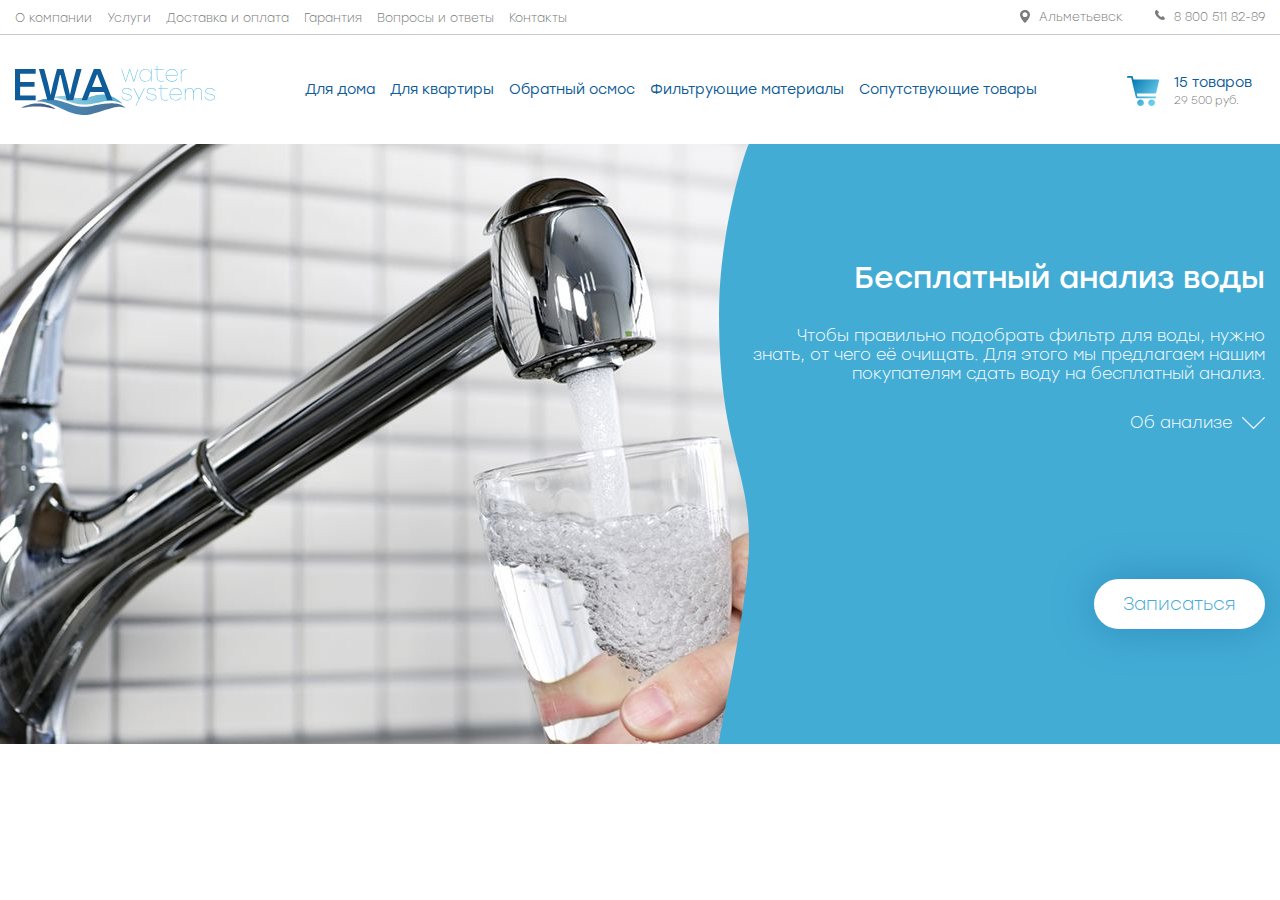
==== commit c79d52e8: "dddadad" ====
--- a/index.html
+++ b/index.html
@@ -75,6 +75,18 @@
                             <div class="header-cart-total">29 500 руб.</div>
                         </div>
                     </a>
+
+                    <div class="responsive-items">
+                        <a class="responsive-item header-cart-responsive" href="javascript:void(0)">
+                            <img src="images/header-cart.svg" alt="">
+                        </a>
+
+                        <div class="responsive-item header-burger">
+                            <span class="burger-line line-1"></span>
+                            <span class="burger-line line-2"></span>
+                            <span class="burger-line line-3"></span>
+                        </div>
+                    </div>
                 </div>
             </div>
         </div>
@@ -86,19 +98,19 @@
                 <div class="home-slider-slide">
                     <div class="container-fluid container-abs">
                         <div class="row row-slider">
-                            <div class="col-md-7 col-slider">
+                            <div class="col-lg-7 col-12 col-slider">
                                 <div class="home-slider-photo" style="background-image: url(images/home-slider/slide-1.jpg);"></div>
                             </div>
-                            <div class="col-md-5">
+                            <div class="col-lg-5 col-12">
                                 <div class="slider-content"></div>
                             </div>
                         </div>
                     </div>
 
-                    <div class="container container-relative">
+                    <div class="container container-relative right-slider-col">
                         <div class="row row-slider">
-                            <div class="col-md-7 col-slider"></div>
-                            <div class="col-md-5 col-slider">
+                            <div class="col-lg-7 col-12 col-slider"></div>
+                            <div class="col-lg-5 col-12 col-slider">
                                 <div class="slider-content slider-right-content">
                                     <div class="home-slider-title">Бесплатный анализ воды</div>
                                     <div class="home-slider-desc">
@@ -125,7 +137,7 @@
         </div>
     </div>
 
-    <div class="section-products">
+    <div class="section-products" style="display: none;">
         <div class="container">
             <div class="row">
                 <div class="col-12">
@@ -314,7 +326,7 @@
         </div>
     </div>
 
-    <div class="section-about">
+    <div class="section-about" style="display: none;">
         <div class="container">
             <div class="row">
                 <div class="col-md-6">
@@ -405,7 +417,7 @@
         </div>
     </div>
 
-    <div class="section-slider section-recomms">
+    <div class="section-slider section-recomms" style="display: none;">
         <div class="container">
             <div class="section-head">
                 <div class="section-heading">Предложения интернет-магазина</div>
@@ -515,7 +527,7 @@
         </div>
     </div>
 
-    <div class="section-services">
+    <div class="section-services" style="display: none;">
         <div class="container">
             <div class="section-heading">Последовательные услуги</div>
 
@@ -609,7 +621,7 @@
         </div>
     </div>
 
-    <div class="section-consult">
+    <div class="section-consult" style="display: none;">
         <div class="container">
             <div class="consult-content">
                 <div class="consult-heading">Консультация специалиста</div>
@@ -624,7 +636,7 @@
         </div>
     </div>
 
-    <div class="section-partners">
+    <div class="section-partners" style="display: none;">
         <div class="container">
             <div class="slider-partners swiper-wrapper">
                 <div class="swiper-wrapper">
@@ -639,7 +651,7 @@
         </div>
     </div>
     
-    <div class="footer">
+    <div class="footer" style="display: none;">
         <div class="container">
             <div class="row">
                 <div class="col-lg-5">
@@ -721,6 +733,8 @@
         </div>
     </div>
 
+    <div class="overlay"></div>
+
     <!-- custom scripts -->
     <script src="js/main.js"></script>
 </body>
--- a/css/style.css
+++ b/css/style.css
@@ -14,6 +14,10 @@
     --products-block-padding: 46px 50px;
 }
 
+:focus {
+    outline: none
+}
+
 body {
     background-color: #fff;
     color: var(--night);
@@ -197,6 +201,8 @@
 
 .home-slider-photo {
     height: 100%;
+    background-position: center center;
+    background-repeat: no-repeat;
 }
 
 .row-slider,
@@ -1105,4 +1111,74 @@
 
 .footer-nav-link {
     line-height: 1.2;
+}
+
+.reponsive-items {
+    display: none;
+}
+
+.header-burger {
+    flex: 0 0 32px;
+    max-width: 32px;
+    height: 30px;
+
+    position: relative;
+
+    /* background-color: #f5f5f5; */
+    margin-left: 15px;
+}
+
+.burger-line {
+    position: absolute;
+    left: 0;
+    right: 0;
+    height: 5px;
+    background-color: var(--ltblue);
+
+    border-radius: 4px;
+
+    transition: all .25s ease;
+}
+
+.line-1 {
+    top: 3px;
+}
+
+.line-2 {
+    top: 13px;
+}
+
+.line-3 {
+    top: 23px;
+}
+
+.state-menu .line-1 {
+    top: calc(50% - 2.5px);
+    transform: rotate(135deg);
+}
+
+.state-menu .line-2 {
+    opacity: 0;
+}
+
+.state-menu .line-3 {
+    top: calc(50% - 2.5px);
+    transform: rotate(-135deg);
+}
+
+.overlay {
+    display: none;
+    position: fixed;
+    top: 81px;
+    bottom: 0;
+    left: 0;
+    right: 0;
+
+    background-color: rgba(0,0,0, .5);
+
+    z-index: 4;
+}
+
+.responsive-items {
+    display: none;
 }--- a/css/media.css
+++ b/css/media.css
@@ -5,7 +5,272 @@
 }
 
 @media(max-width: 1500px) {
+    br {
+        display: none;
+    }
+
+    .home-slider-title {
+        line-height: 1.2;
+    }
+
     .container {
         max-width: 100%;
     }
+
+    .header-main-link {
+        font-size: 14px;
+        margin-right: 10px;
+    }
+
+    .header-main-list {
+        padding-left: 0;
+    }
+
+    .row-header-main {
+        justify-content: space-between;
+    }
+
+    .header-cart {
+        margin-left: 0;
+    }
+
+    .header-top {
+        padding-top: 5px;
+        padding-bottom: 5px;
+    }
+
+    .header-top-link {
+        margin-right: 10px;
+        font-size: 12px;
+    }
+
+    .header-contacts {
+        display: flex;
+        align-items: center;
+    }
+
+    .header-contacts-item {
+        font-size: 12px;
+        background-size: 10px;
+        background-position: 8px 2px;
+    }
+
+    .header-logo {
+        --box-width: 200px;
+    }
+
+    .header-cart-title {
+        font-size: 14px;
+    }
+
+    .header-cart-total {
+        font-size: 11px;
+    }
+    
+    .slider-right-content {
+        padding-top: 0;
+        height: 100%;
+
+        display: flex;
+        justify-content: center;
+    }
+}
+
+@media (max-width: 1200px) {
+    .header-main-list {
+        padding-top: 0;
+    }
+
+    .header-logo {
+        --box-width: 155px;
+    }
+
+    .header-main-link {
+        font-size: 12px;
+    }
+
+    .row-header-main {
+        align-items: center;
+    }
+    
+    .header-main {
+        padding-top: 15px;
+        padding-bottom: 15px;
+    }
+
+    .home-slider-desc {
+        font-size: 14px;
+    }
+
+    .home-slider-more {
+        background-size: 20px;
+    }
+
+    .button-default {
+        font-size: 14px;
+        height: 40px;
+        line-height: 35px;
+    }
+
+    .home-slider {
+        height: 400px;
+    }
+
+    .slider-btn {
+        margin-top: 15px;
+    }
+
+    .slider-right-content::before {
+        background-size: contain;
+    }
+
+    .home-slider-title {
+        line-height: 1;
+        font-size: 20px;
+    }
+}
+
+@media (max-width: 991px) {
+    /* overlay masks */
+    [class*=state-] {
+        overflow: hidden;
+    }
+
+    [class*=state-] .overlay {
+        display: block;
+    }
+    /* overlay masks */
+
+    .home-slider-desc {
+        font-size: 13px;
+
+        max-width: 75%;
+    }
+
+    .home-slider-more {
+        background-size: 17px;
+    }
+
+    .home-slider-more {
+        padding-top: 20px;
+    }
+
+    .home-slider {
+        height: 380px;
+    }
+
+    .slider-content {
+        text-align: left;
+
+        padding-left: 15px;
+        padding-right: 15px;
+
+        align-items: flex-start;
+    }
+
+    .home-slider-more {
+        display: table;
+    }
+
+    .right-slider-col {
+        position: absolute;
+        top: 0;
+        left: 0;
+        right: 0;
+        bottom: 0;
+        z-index: 3
+    }
+
+    .row-slider {
+        margin-left: -15px;
+        margin-right: -15px;
+    }
+
+    .right-slider-col .col-slider:nth-child(1) {
+        display: none;
+    }
+
+    .container-abs .slider-content {
+        display: none;
+    }
+
+    .slider-right-content {
+        background-color: rgba(67, 172, 213, .45);
+    }
+
+    .header-logo {
+        --box-width: 129px;
+    }
+
+    .header-main-list {
+        position: fixed;
+        top: 81px;
+        left: -280px;
+        bottom: 0;
+        width: 280px;
+
+        padding-top: 15px;
+        padding-bottom: 15px;
+
+        display: flex;
+        flex-direction: column;
+        background-color: #fff;
+        box-shadow: 0 0 0 0 rgba(0,0,0, 0);
+
+        transition: all .25s ease;
+
+        z-index: 5;
+    }
+
+    .state-menu .header-main-list {
+        left: 0;
+
+        box-shadow: 0 15px 15px 0 rgba(0,0,0, 0.1);
+    }
+
+    .header {
+        background-color: #fff;
+        box-shadow: 0 0 15px 0 rgba(0,0,0, .1);
+    }
+
+    .header-main-link {
+        padding: 8px 15px;
+        margin-right: 0;
+        font-size: 14px;
+        font-weight: normal;
+    }
+
+    .header-cart {
+        display: none;
+    }
+
+    .responsive-items {
+        display: flex;
+        flex-wrap: wrap;
+        flex: 0 0 100px;
+        max-width: 100px;
+
+        justify-content: flex-end;
+    }
+
+    .header-main {
+        padding-top: 10px;
+        padding-bottom: 10px;
+    }
+
+    .header-top-list {
+        display: none;
+    }
+
+    .header-contacts-item {
+        background-position: 0 2px;
+
+        padding-left: 19px;
+    }
+}
+
+@media (max-width: 480px) {
+    .home-slider-desc {
+        max-width: 100%;
+    }
 }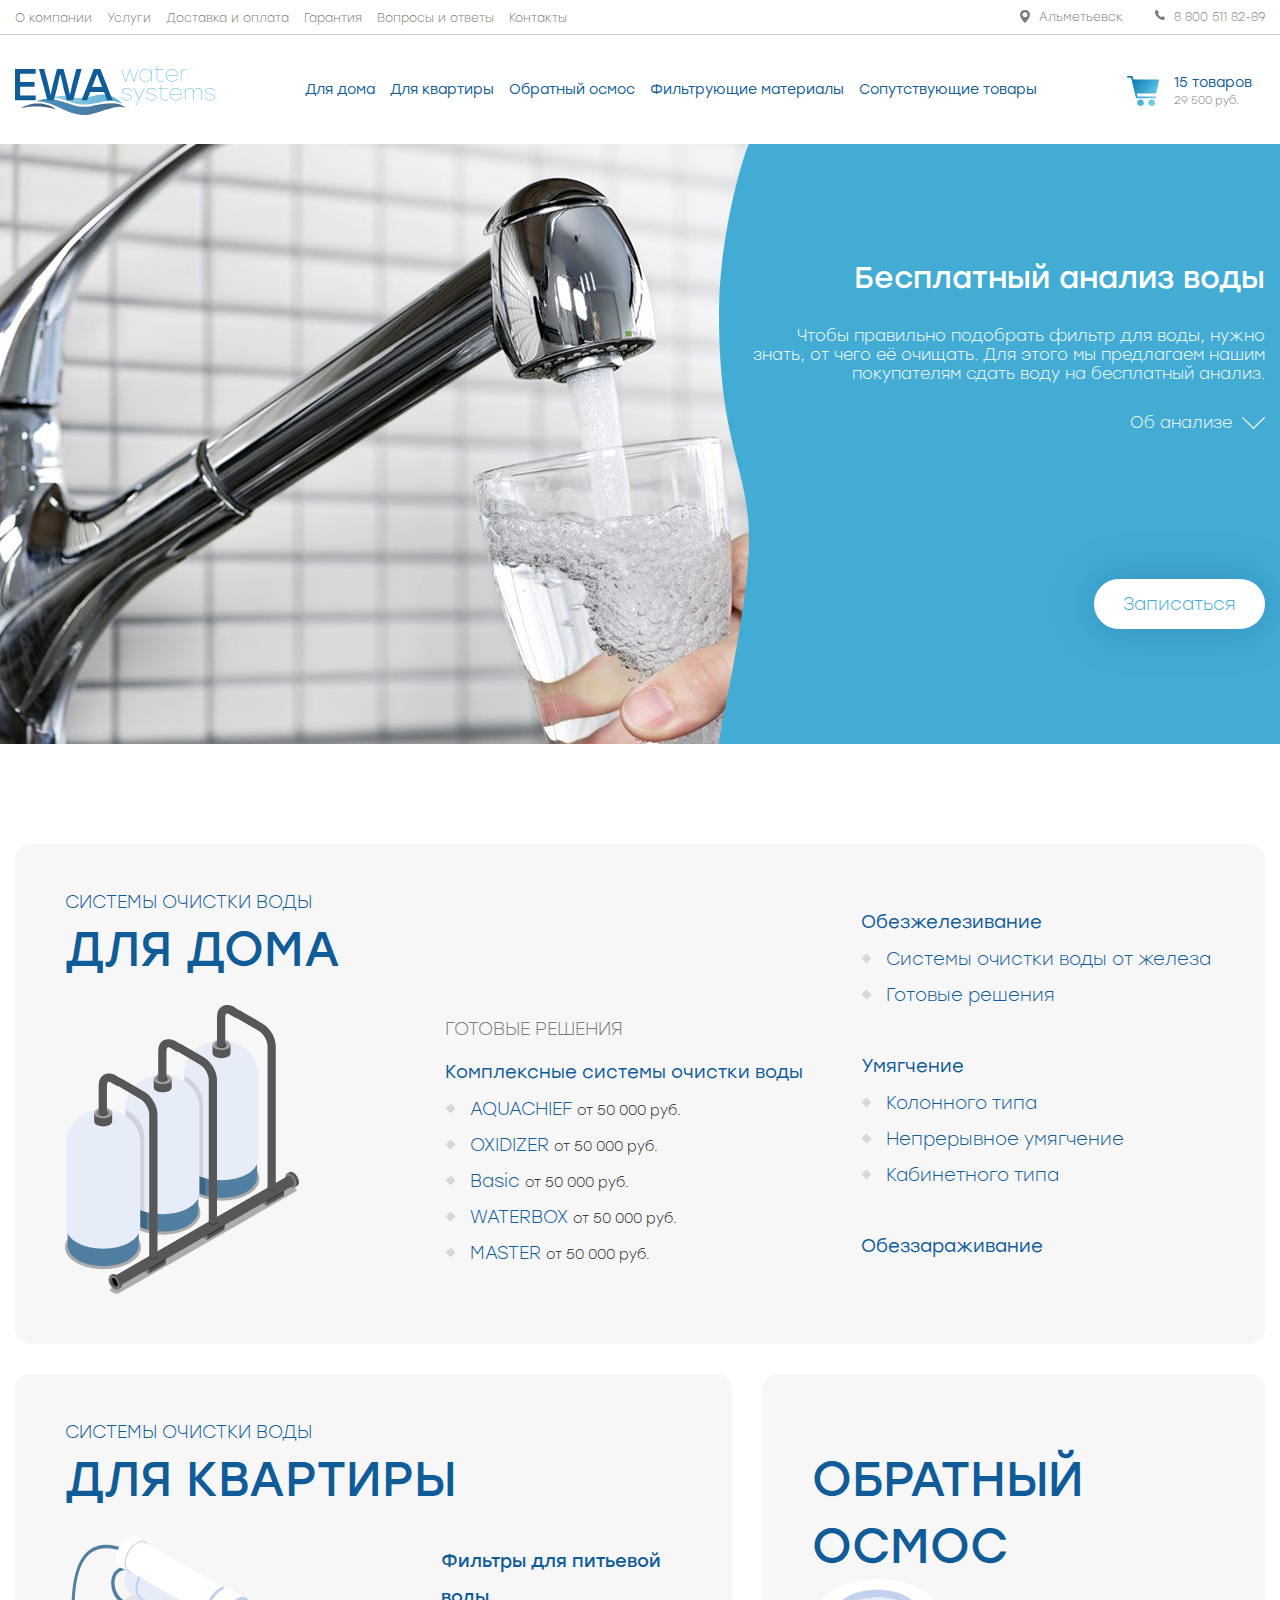
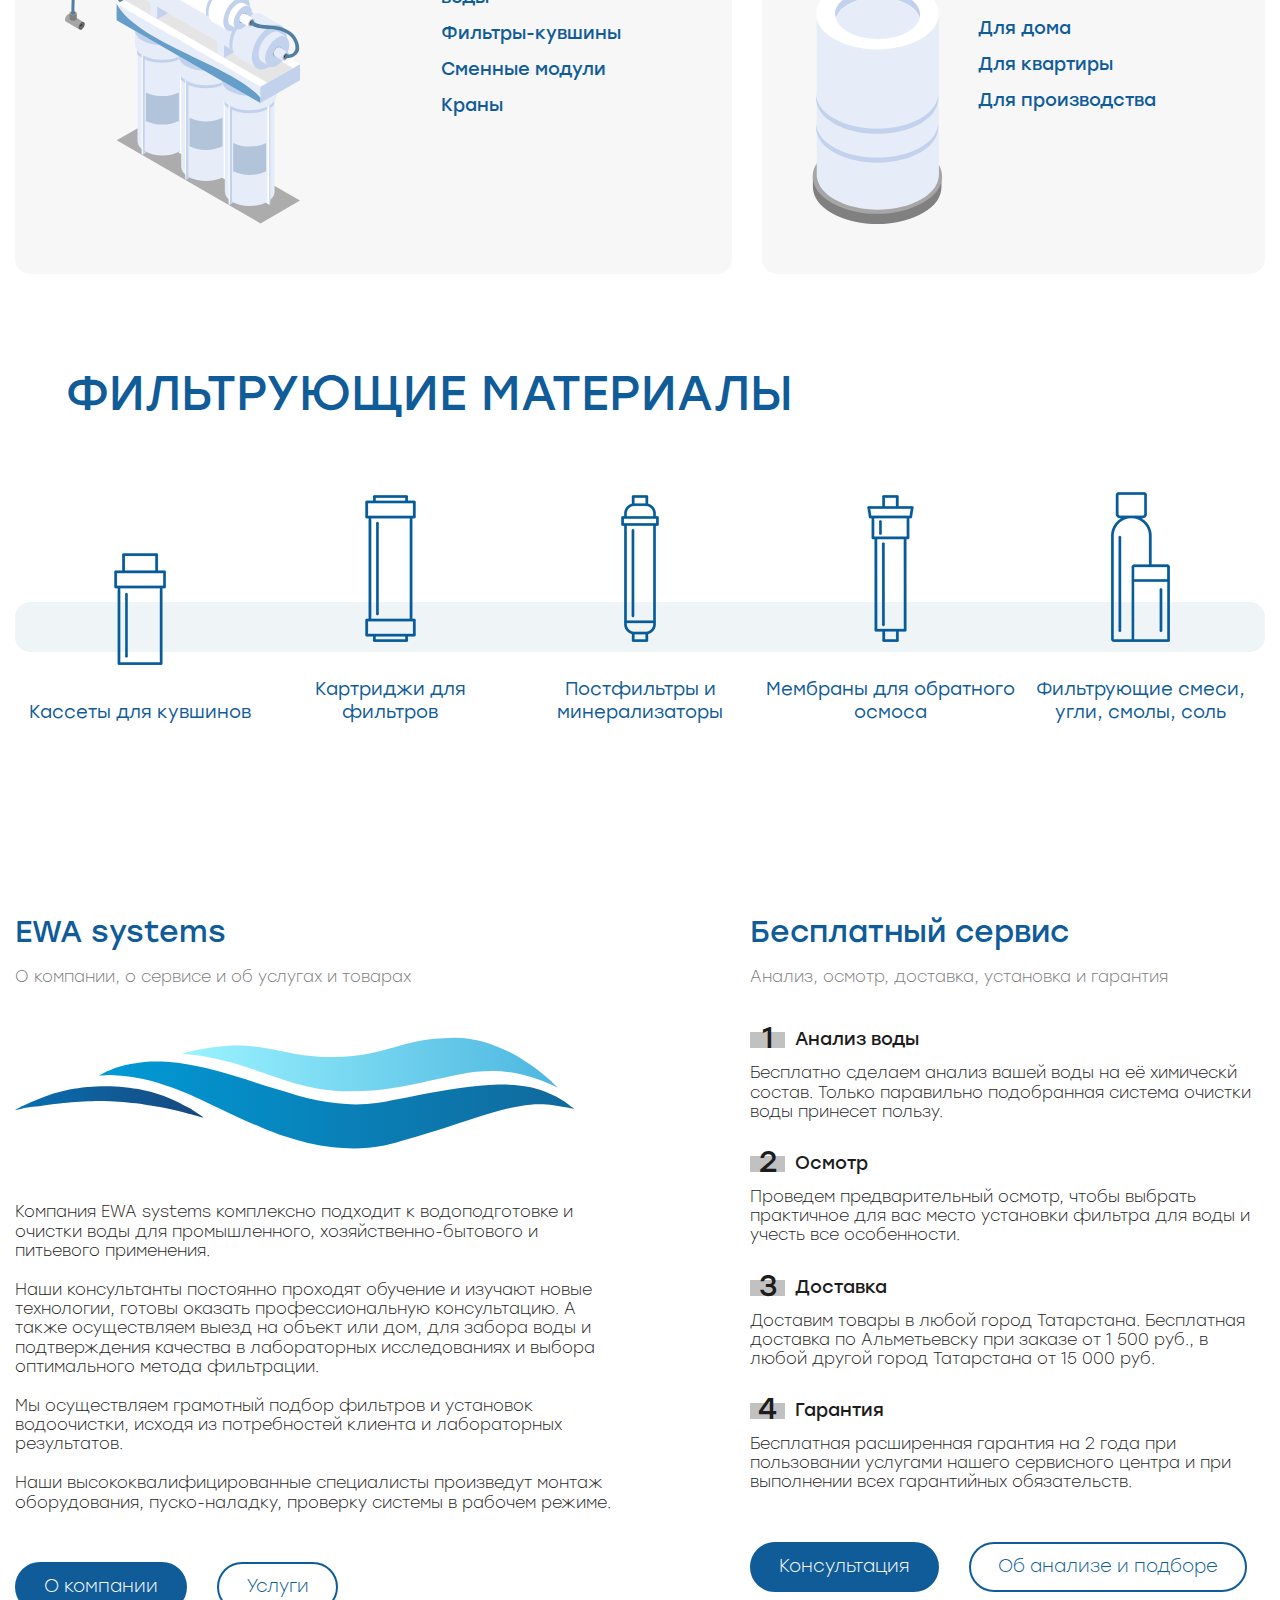
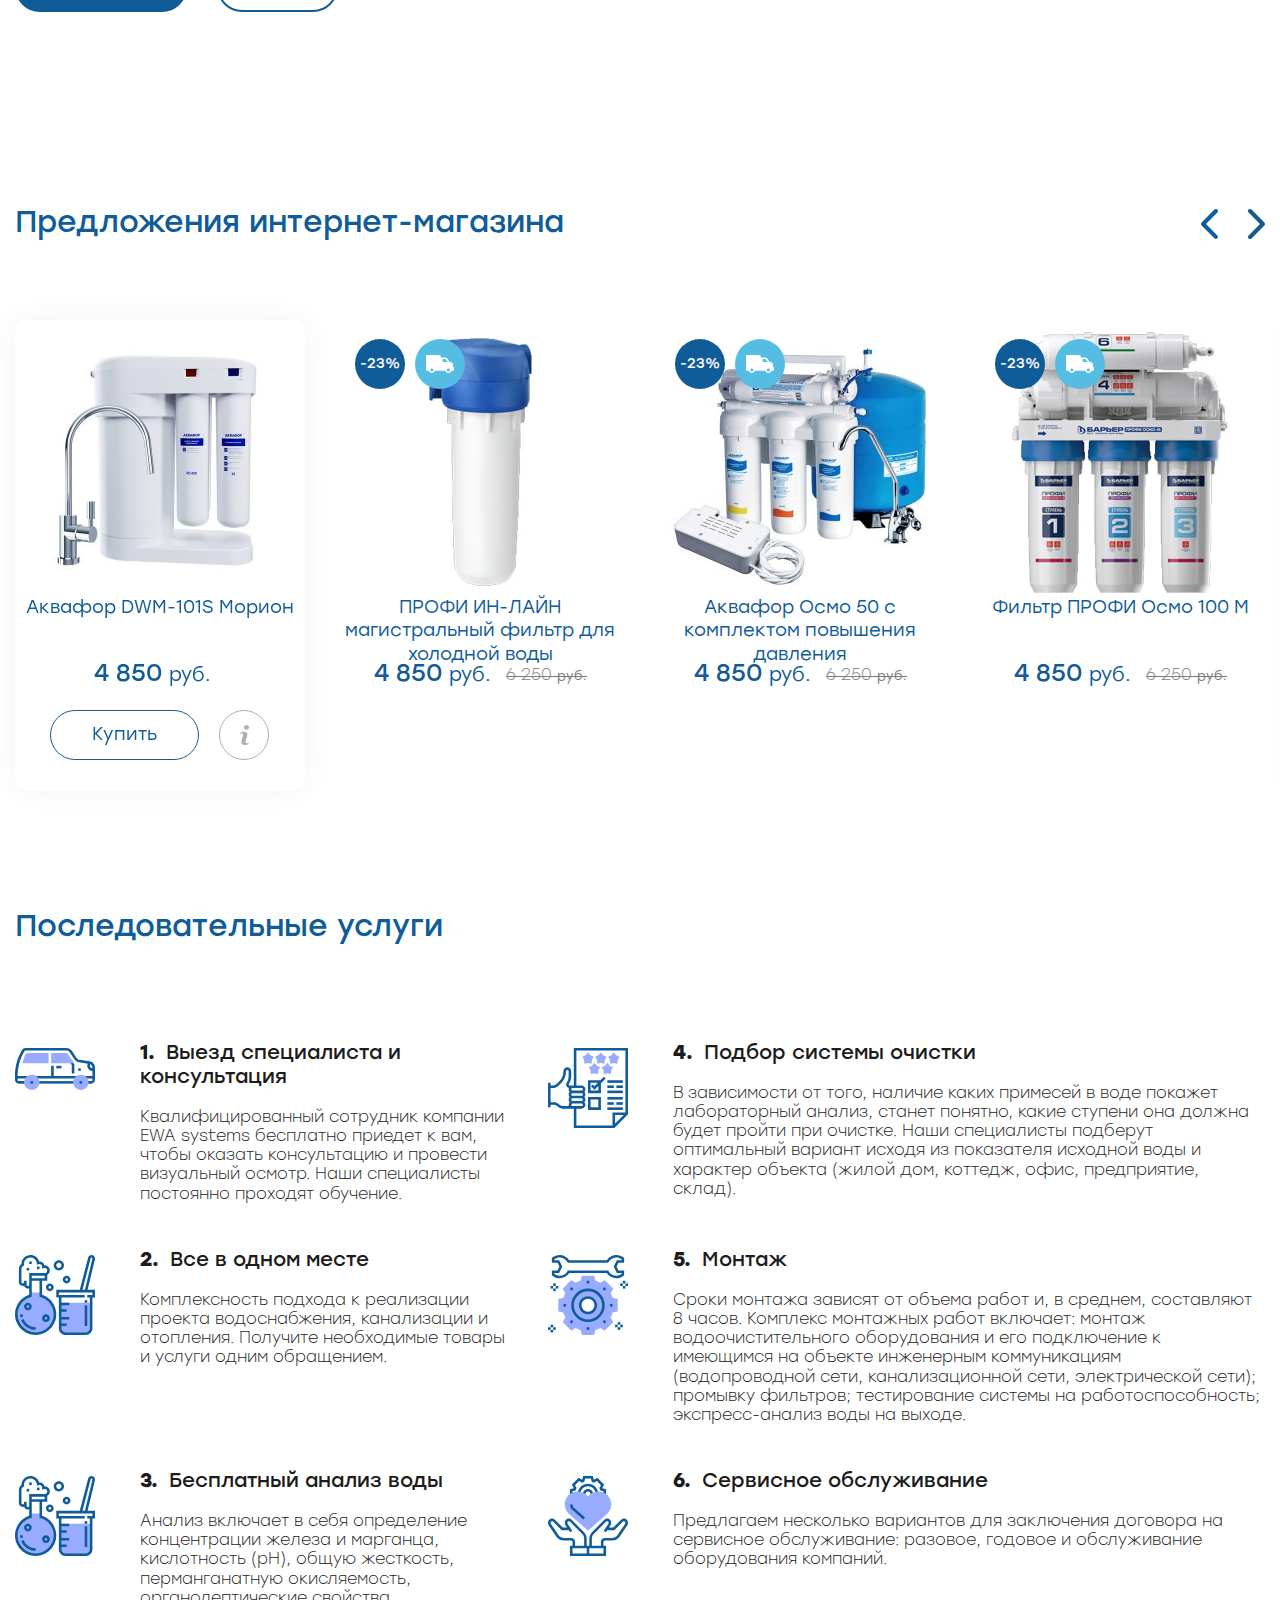
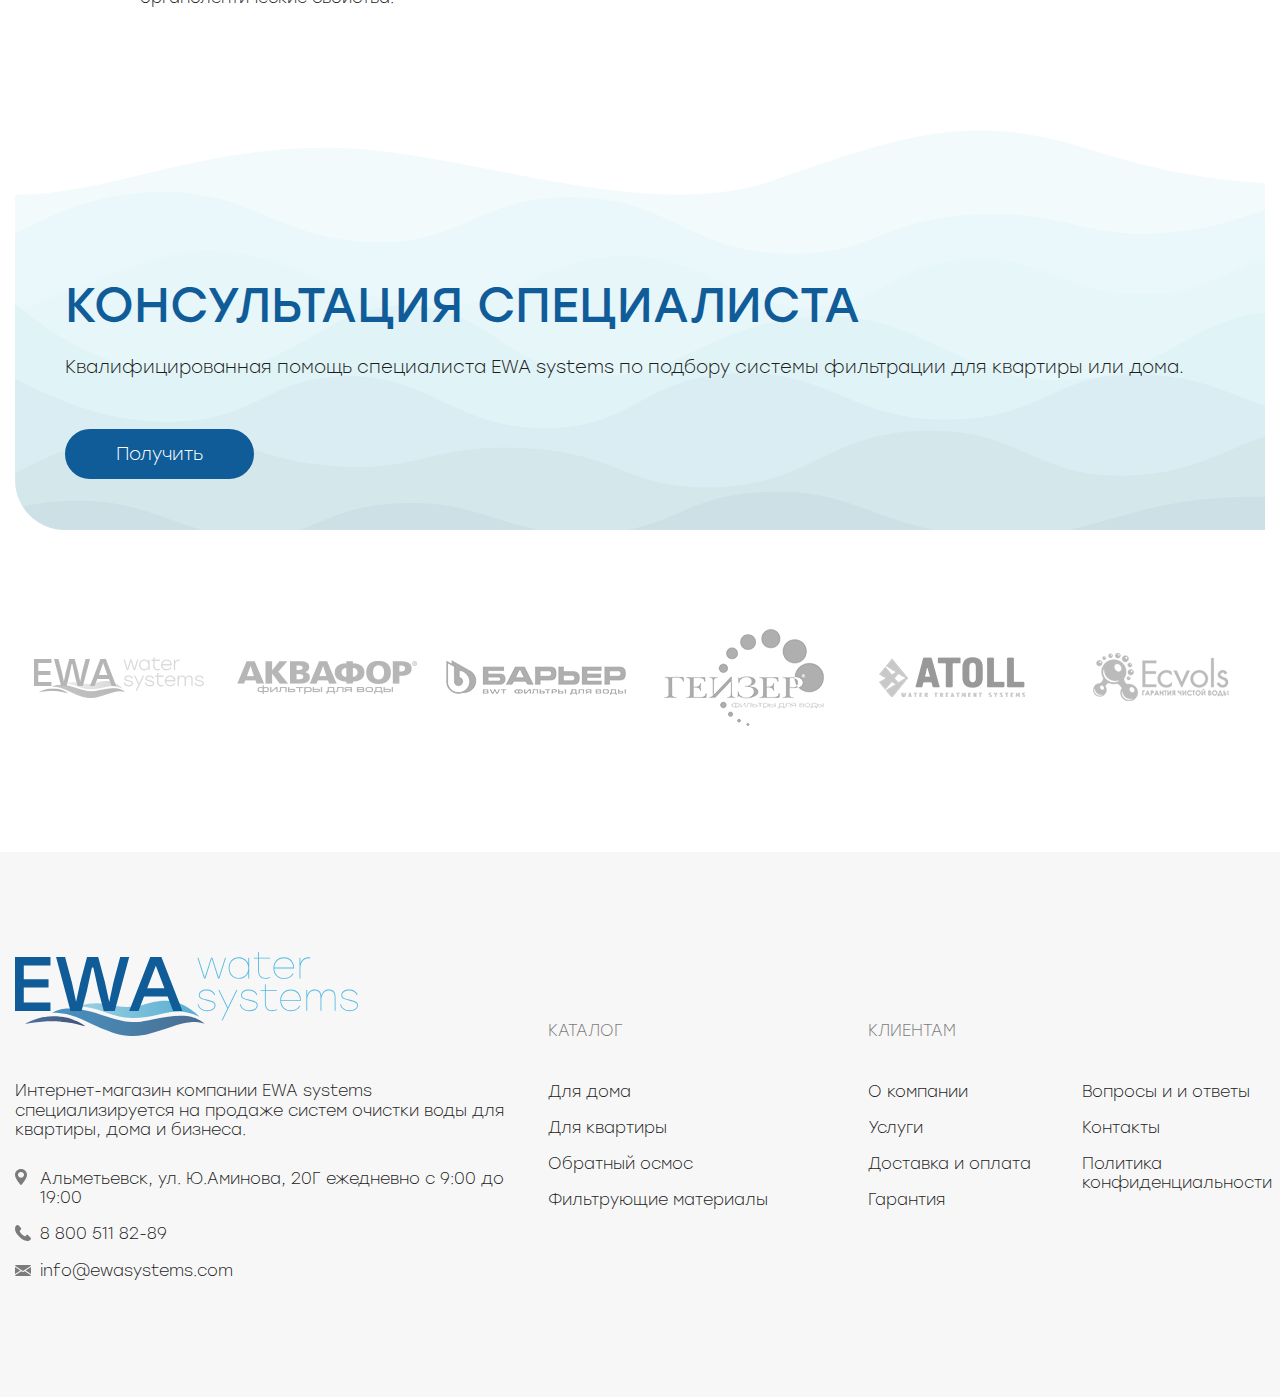
==== commit 7d98002d: "ddddd" ====
--- a/index.html
+++ b/index.html
@@ -137,7 +137,7 @@
         </div>
     </div>
 
-    <div class="section-products" style="display: none;">
+    <div class="section-products">
         <div class="container">
             <div class="row">
                 <div class="col-12">
@@ -326,7 +326,7 @@
         </div>
     </div>
 
-    <div class="section-about" style="display: none;">
+    <div class="section-about">
         <div class="container">
             <div class="row">
                 <div class="col-md-6">
@@ -417,7 +417,7 @@
         </div>
     </div>
 
-    <div class="section-slider section-recomms" style="display: none;">
+    <div class="section-slider section-recomms">
         <div class="container">
             <div class="section-head">
                 <div class="section-heading">Предложения интернет-магазина</div>
@@ -527,7 +527,7 @@
         </div>
     </div>
 
-    <div class="section-services" style="display: none;">
+    <div class="section-services">
         <div class="container">
             <div class="section-heading">Последовательные услуги</div>
 
@@ -621,7 +621,7 @@
         </div>
     </div>
 
-    <div class="section-consult" style="display: none;">
+    <div class="section-consult">
         <div class="container">
             <div class="consult-content">
                 <div class="consult-heading">Консультация специалиста</div>
@@ -636,7 +636,7 @@
         </div>
     </div>
 
-    <div class="section-partners" style="display: none;">
+    <div class="section-partners">
         <div class="container">
             <div class="slider-partners swiper-wrapper">
                 <div class="swiper-wrapper">
@@ -651,7 +651,7 @@
         </div>
     </div>
     
-    <div class="footer" style="display: none;">
+    <div class="footer">
         <div class="container">
             <div class="row">
                 <div class="col-lg-5">
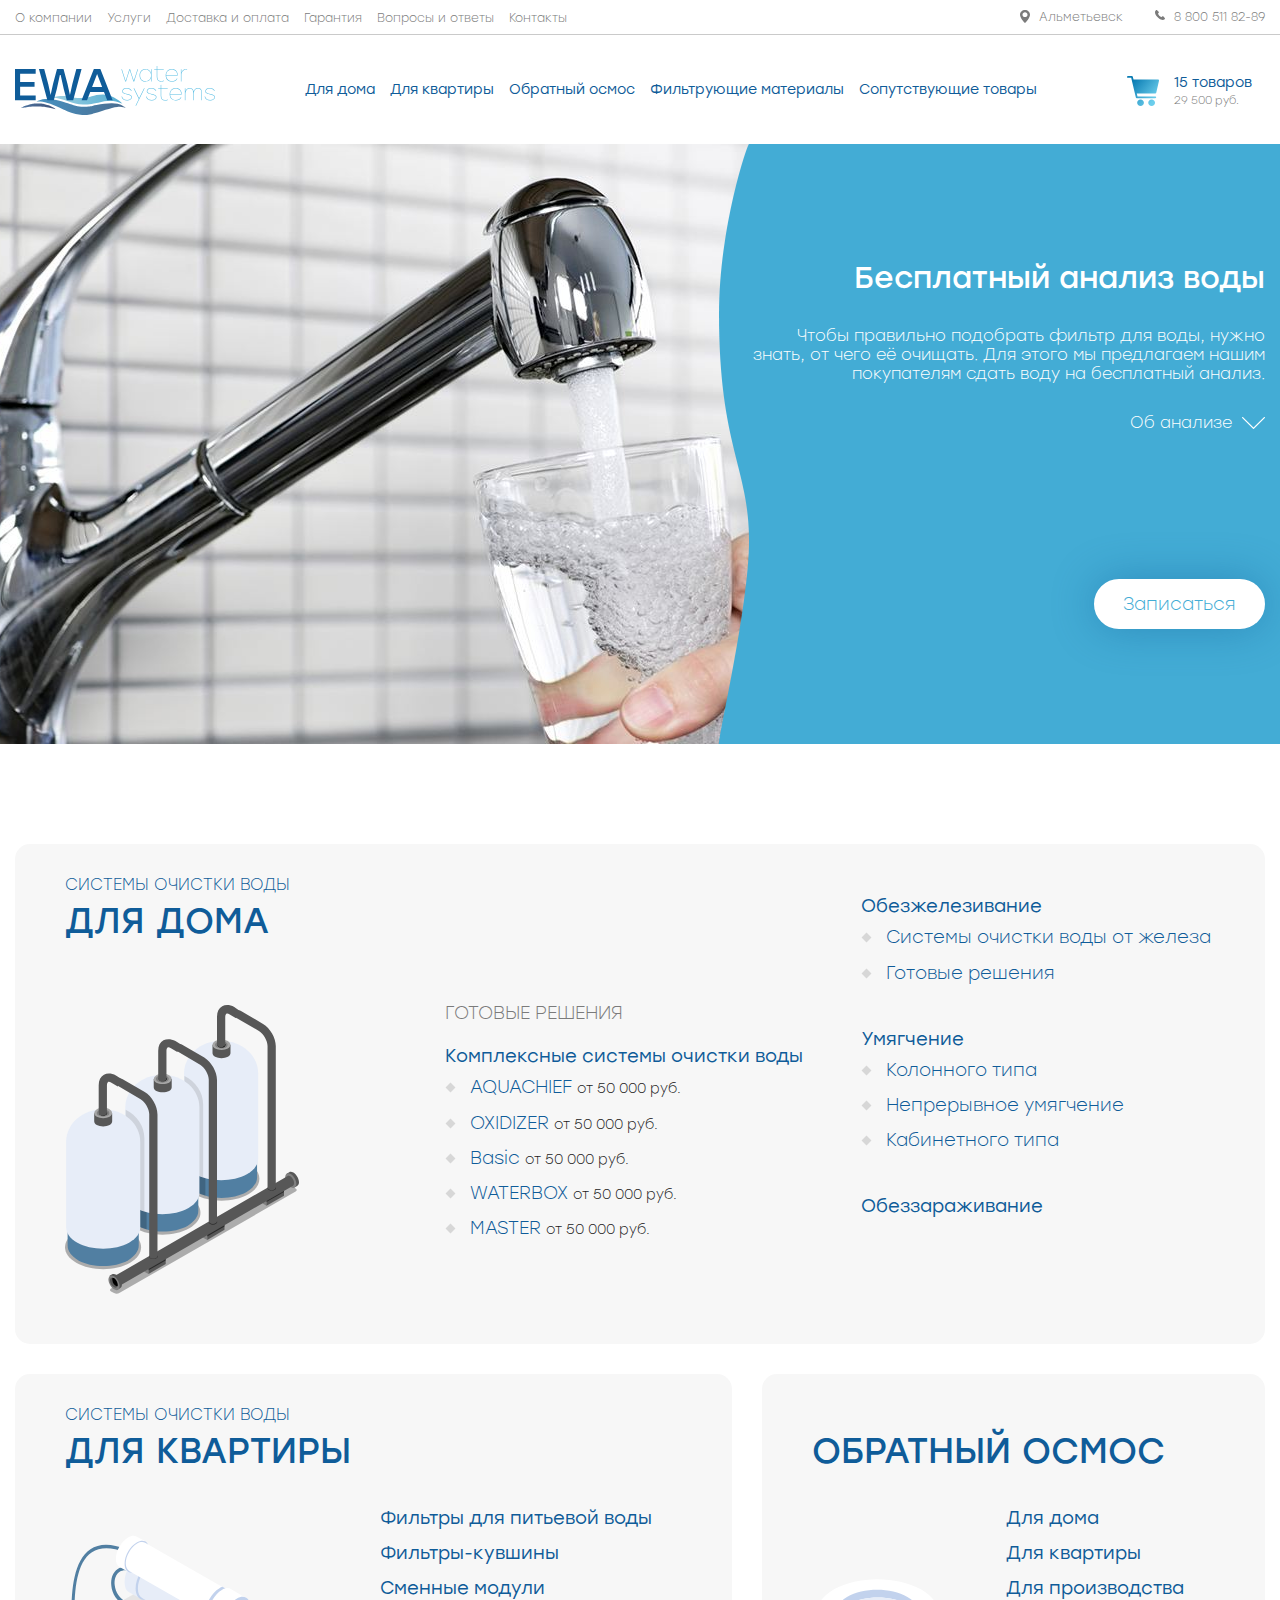
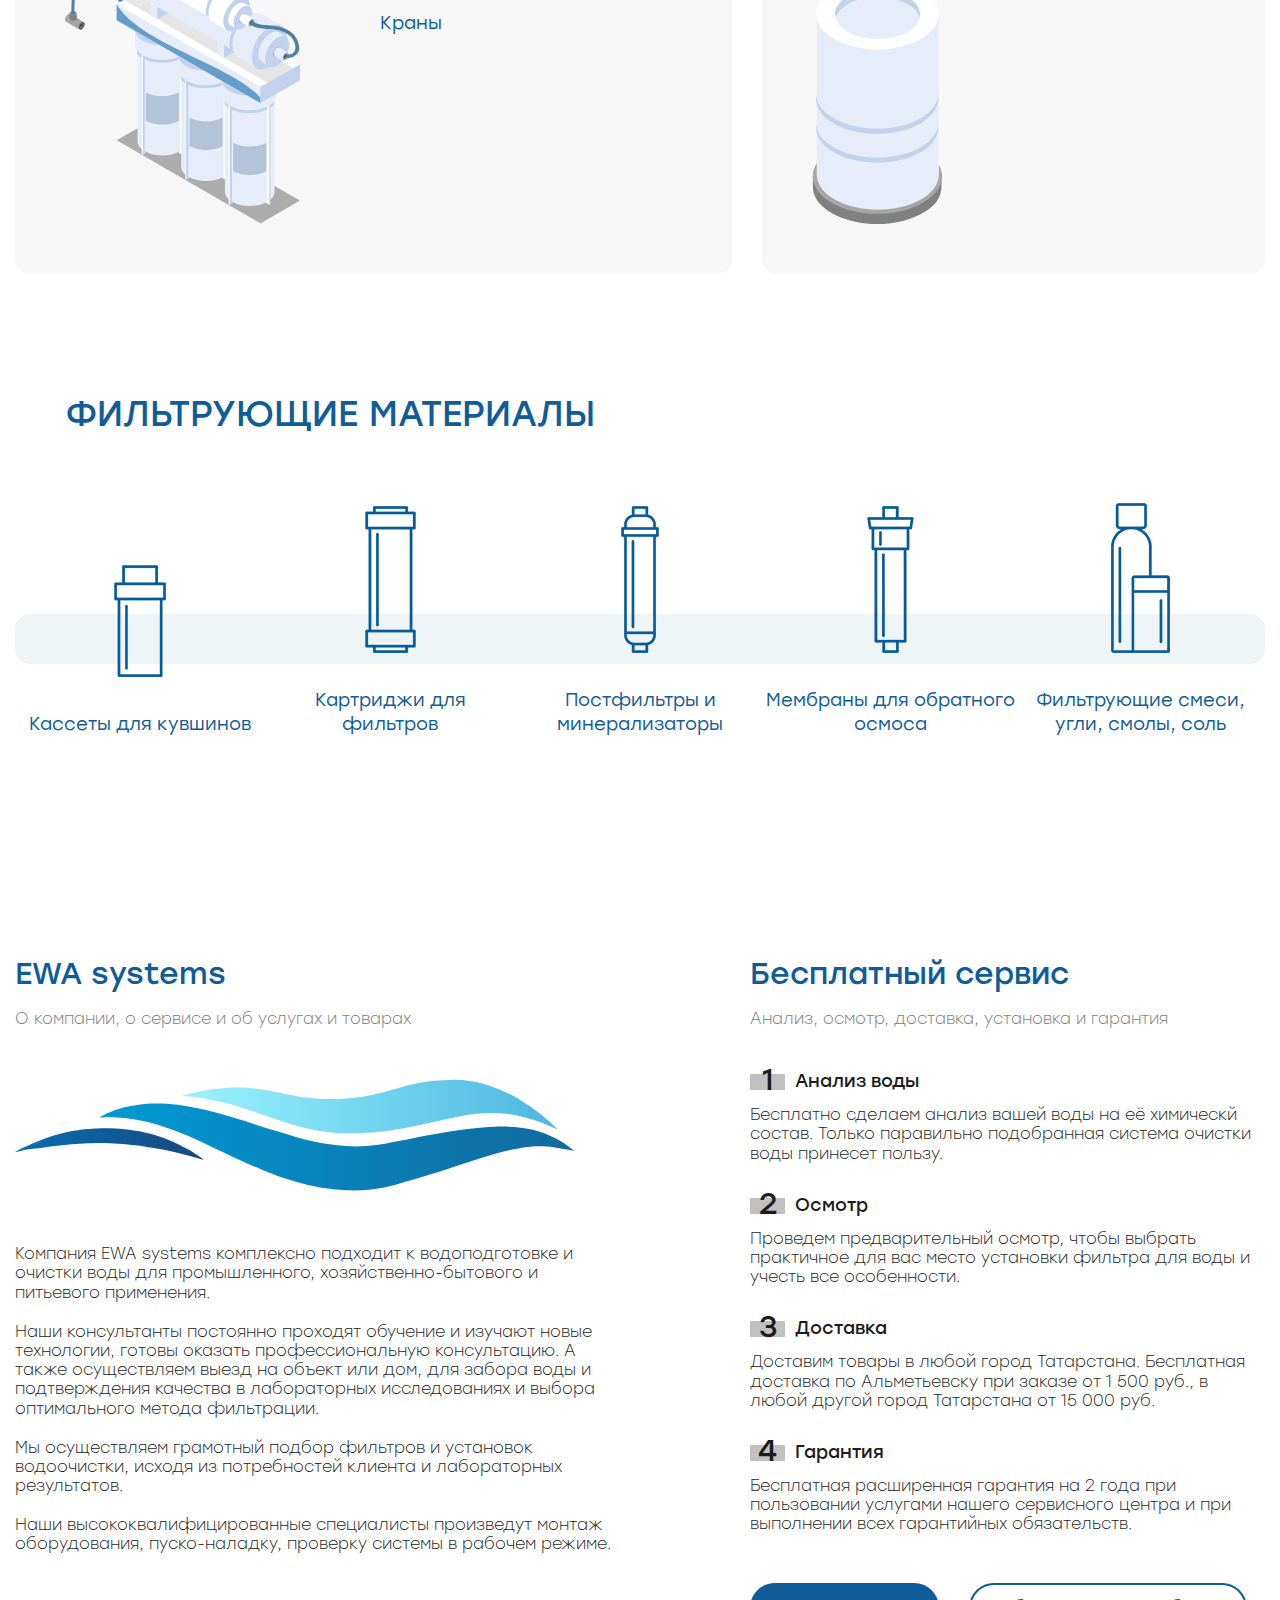
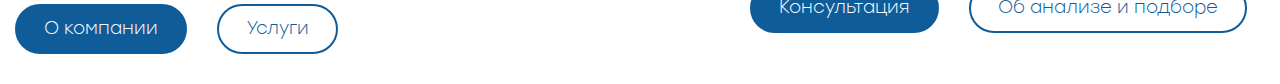
==== commit 1439ea0b: "responsive" ====
--- a/index.html
+++ b/index.html
@@ -139,7 +139,7 @@
 
     <div class="section-products">
         <div class="container">
-            <div class="row">
+            <div class="row row-products-cats">
                 <div class="col-12">
                     <div class="products-block">
                         <div class="products-block-flex">
@@ -211,10 +211,10 @@
                             </div>
                         </div>
 
-                        <img src="images/for-1.svg" alt="" class="products-image-abs">
-                    </div>
-                </div>
-                <div class="col-lg-7 col-md-6">
+                        <img src="images/for-1.svg" alt="" class="products-image-abs products-image-responsive-1">
+                    </div>
+                </div>
+                <div class="col-lg-7 col-12">
                     <div class="products-block">
                         <div class="products-head">
                             <div class="products-heading">
@@ -242,10 +242,10 @@
                             </div>
                         </div>
 
-                        <img src="images/for-2.svg" alt="" class="products-image-abs">
-                    </div>
-                </div>
-                <div class="col-lg-5 col-md-6">
+                        <img src="images/for-2.svg" alt="" class="products-image-abs products-image-responsive">
+                    </div>
+                </div>
+                <div class="col-lg-5 col-12">
                     <div class="products-block">
                         <div class="products-head">
                             <div class="products-heading">
@@ -271,7 +271,7 @@
                             </div>
                         </div>
 
-                        <img src="images/for-3.svg" alt="" class="products-image-abs">
+                        <img src="images/for-3.svg" alt="" class="products-image-abs products-image-responsive">
                     </div>
                 </div>
 
@@ -417,7 +417,7 @@
         </div>
     </div>
 
-    <div class="section-slider section-recomms">
+    <div class="section-slider section-recomms" style="display: none;">
         <div class="container">
             <div class="section-head">
                 <div class="section-heading">Предложения интернет-магазина</div>
@@ -527,7 +527,7 @@
         </div>
     </div>
 
-    <div class="section-services">
+    <div class="section-services" style="display: none;">
         <div class="container">
             <div class="section-heading">Последовательные услуги</div>
 
@@ -621,7 +621,7 @@
         </div>
     </div>
 
-    <div class="section-consult">
+    <div class="section-consult" style="display: none;">
         <div class="container">
             <div class="consult-content">
                 <div class="consult-heading">Консультация специалиста</div>
@@ -636,7 +636,7 @@
         </div>
     </div>
 
-    <div class="section-partners">
+    <div class="section-partners" style="display: none;">
         <div class="container">
             <div class="slider-partners swiper-wrapper">
                 <div class="swiper-wrapper">
@@ -651,7 +651,7 @@
         </div>
     </div>
     
-    <div class="footer">
+    <div class="footer" style="display: none;">
         <div class="container">
             <div class="row">
                 <div class="col-lg-5">
--- a/css/style.css
+++ b/css/style.css
@@ -376,7 +376,7 @@
 .products-block-flex {
     display: flex;
     flex-wrap: wrap;
-    height: 100%;
+    /* height: 100%; */
 }
 
 .products-image-abs {
@@ -456,6 +456,10 @@
 
 .products-cats-link + span {
     font-size: 14px;
+}
+
+.products-cats-link b {
+    font-weight: 500;
 }
 
 .products-col-right-col {
--- a/css/media.css
+++ b/css/media.css
@@ -5,6 +5,36 @@
 }
 
 @media(max-width: 1500px) {
+    .products-title {
+        font-size: 35px;
+    }
+
+    .products-cats-item::before {
+        top: 9px;
+    }
+
+    .products-heading {
+        font-size: 16px;
+    }
+
+    .products-block {
+        padding-top: 30px;
+        padding-bottom: 30px;
+    }
+
+    .products-cats-item {
+        line-height: 1.4;
+        margin-bottom: 10px;
+    }
+
+    .products-block-index-2 {
+        padding-left: 47%;
+    }
+
+    .products-block-index-3 {
+        padding-left: 42%;
+    }
+    
     br {
         display: none;
     }
@@ -77,6 +107,50 @@
 }
 
 @media (max-width: 1200px) {
+    .products-list-name {
+        height: 46px;
+        font-size: 15px;
+        font-weight: 500;
+    }
+
+    .products-block {
+        height: auto;
+    }
+
+    .products-image-responsive-1 {
+        max-width: 190px;
+    }
+
+    .products-cats-link {
+        font-size: 15px;
+    }
+
+    .products-col-right-col:nth-child(2) {
+        padding-left: 15px;
+    }
+
+    .products-title {
+        font-size: 28px;
+    }
+
+    .row-products-cats {
+        align-items: stretch;
+    }
+
+    .products-block-index-2,
+    .products-block-index-3 {
+        padding-left: 0;
+        margin-left: -25px;
+    }
+
+    .products-image-responsive {
+        max-width: 20%;
+
+        left: auto;
+        right: 30px;
+        bottom: 30px;
+    }
+
     .header-main-list {
         padding-top: 0;
     }
@@ -140,6 +214,52 @@
         display: block;
     }
     /* overlay masks */
+
+    .products-list::before {
+        display: none;
+    }
+
+    .products-list {
+        margin-left: -15px;
+        margin-right: -15px;
+    }
+
+    .products-list-link {
+        max-width: 270px;
+    }
+
+    .products-list-item {
+        flex: 0 0 33.333333%;
+        max-width: 33.333333%;
+        margin-bottom: 30px;
+
+        padding-left: 15px;
+        padding-right: 15px;
+    }
+
+    .products-block {
+        height: auto;
+    }
+
+    .products-col-left,
+    .products-col-right {
+        flex: 0 0 100%;
+        max-width: 100%;
+    }
+
+    .products-image-abs {
+        max-width: 110px;
+    }
+
+    .products-image-responsive-1 {
+        bottom: auto;
+        top: 100px;
+        
+    }
+
+    .products-col-right-col:nth-child(1) {
+        padding-top: 140px;
+    }
 
     .home-slider-desc {
         font-size: 13px;
@@ -269,8 +389,92 @@
     }
 }
 
+@media (max-width: 767px) {
+    .products-block {
+        padding: 20px 15px;
+    }
+
+    .products-list-item {
+        flex: 0 0 50%;
+        max-width: 50%;
+    }
+
+    .products-col-right-col:nth-child(2),
+    .products-col-right-col {
+        flex: 0 0 100%;
+        max-width: 100%;
+        padding-left: 0;
+    }
+
+    .products-col-right-col:nth-child(1) {
+        padding-top: 0;
+    }
+
+    .products-list {
+        margin-top: 0;
+    }
+
+    .products-block-custom {
+        margin-top: 0;
+        padding-top: 0;
+    }
+
+    .products-image-responsive-1 {
+        left: auto;
+        top: auto;
+        right: 30px;
+        bottom: 30px;
+    }
+
+    .products-block-custom .products-title {
+        padding: 0 0 30px 0;
+    }
+}
+
 @media (max-width: 480px) {
+    .products-block-index-2, .products-block-index-3 {
+        margin-left: -20px;
+        padding-top: 0;
+    }
+
     .home-slider-desc {
         max-width: 100%;
     }
+
+    .products-list-item {
+        flex: 0 0 100%;
+        max-width: 100%;
+    }
+
+    .products-heading {
+        font-size: 11px;
+    }
+
+    .products-title {
+        font-size: 21px;
+    }
+
+    .products-image-abs {
+        opacity: 0.4;
+
+        right: 15px;
+        bottom: 15px;
+
+        max-width: 85px;
+    }
+
+    .products-cats-title {
+        margin-bottom: 0;
+        font-size: 11px;
+    }
+
+    .products-cats-item {
+        margin-bottom: 3px;
+        padding-left: 20px;
+    }
+
+    .products-cats-inner {
+        padding-top: 15px;
+        margin-bottom: 0;
+    }
 }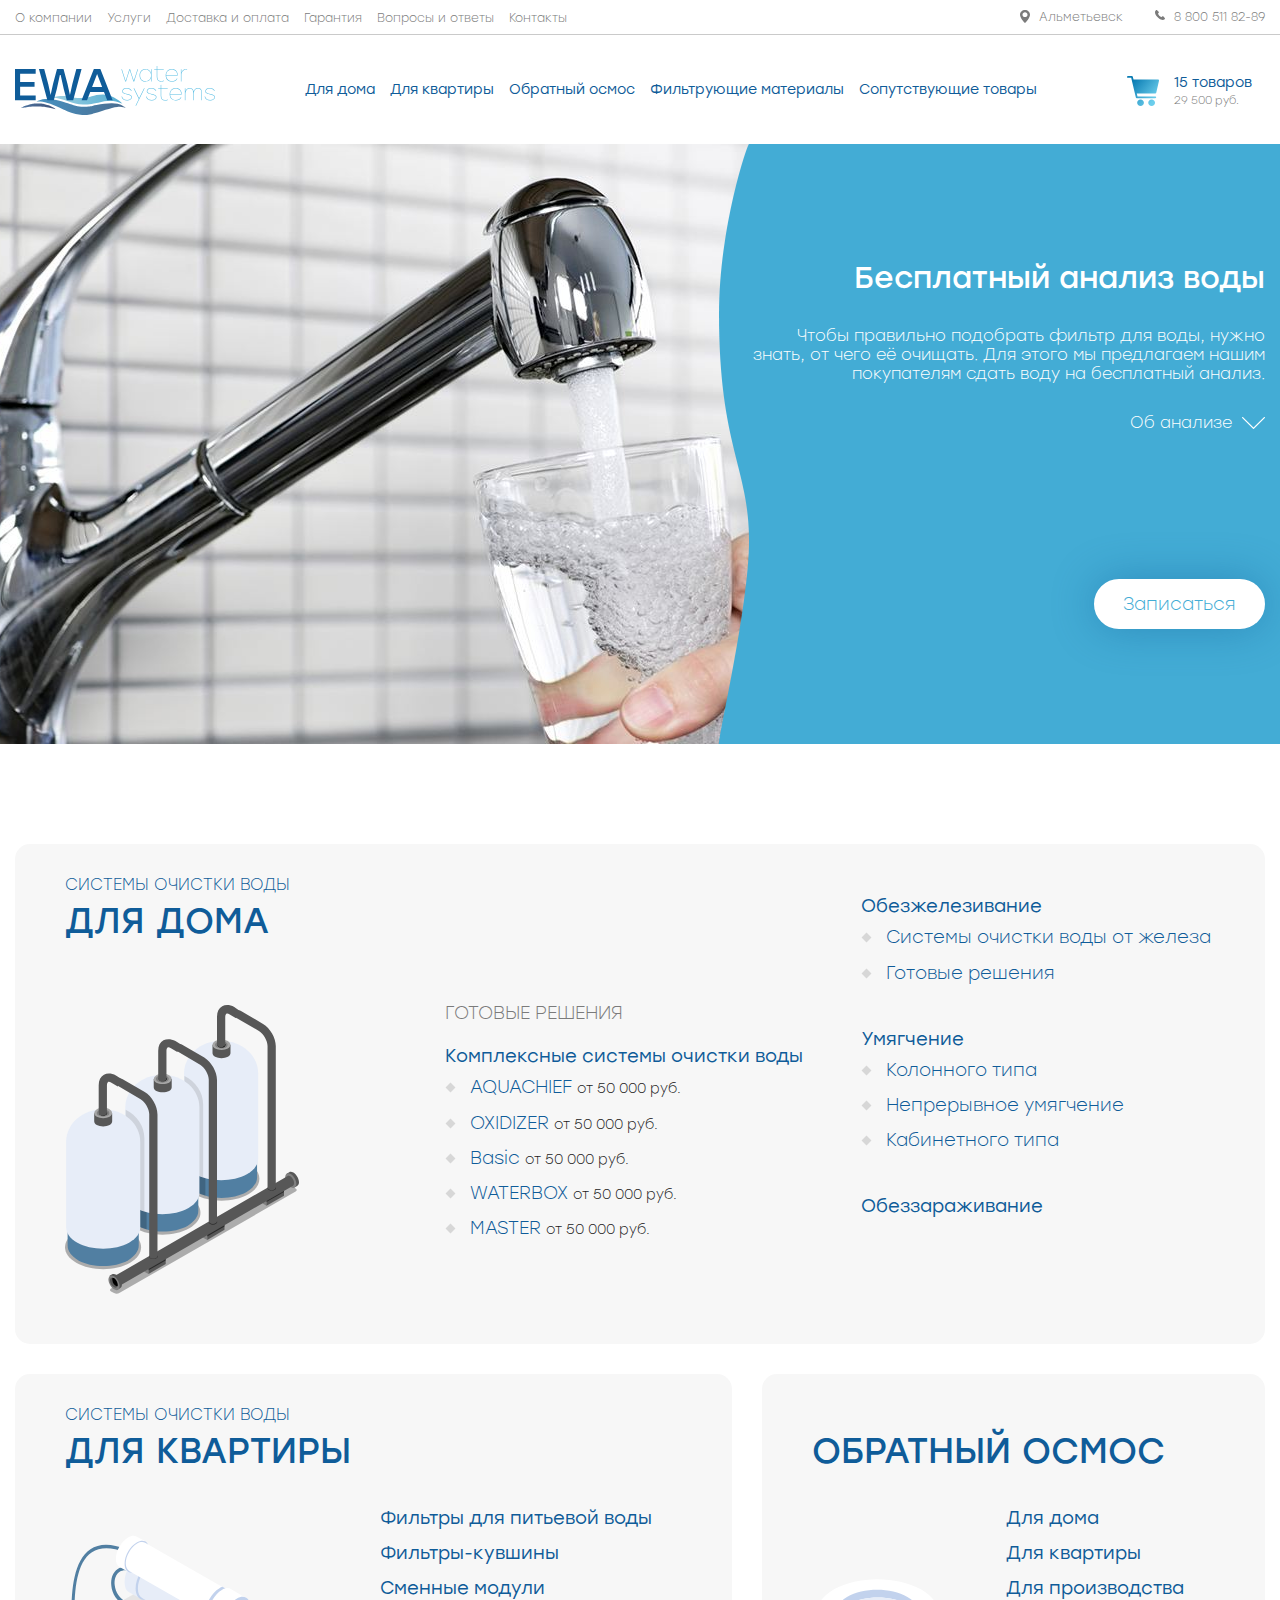
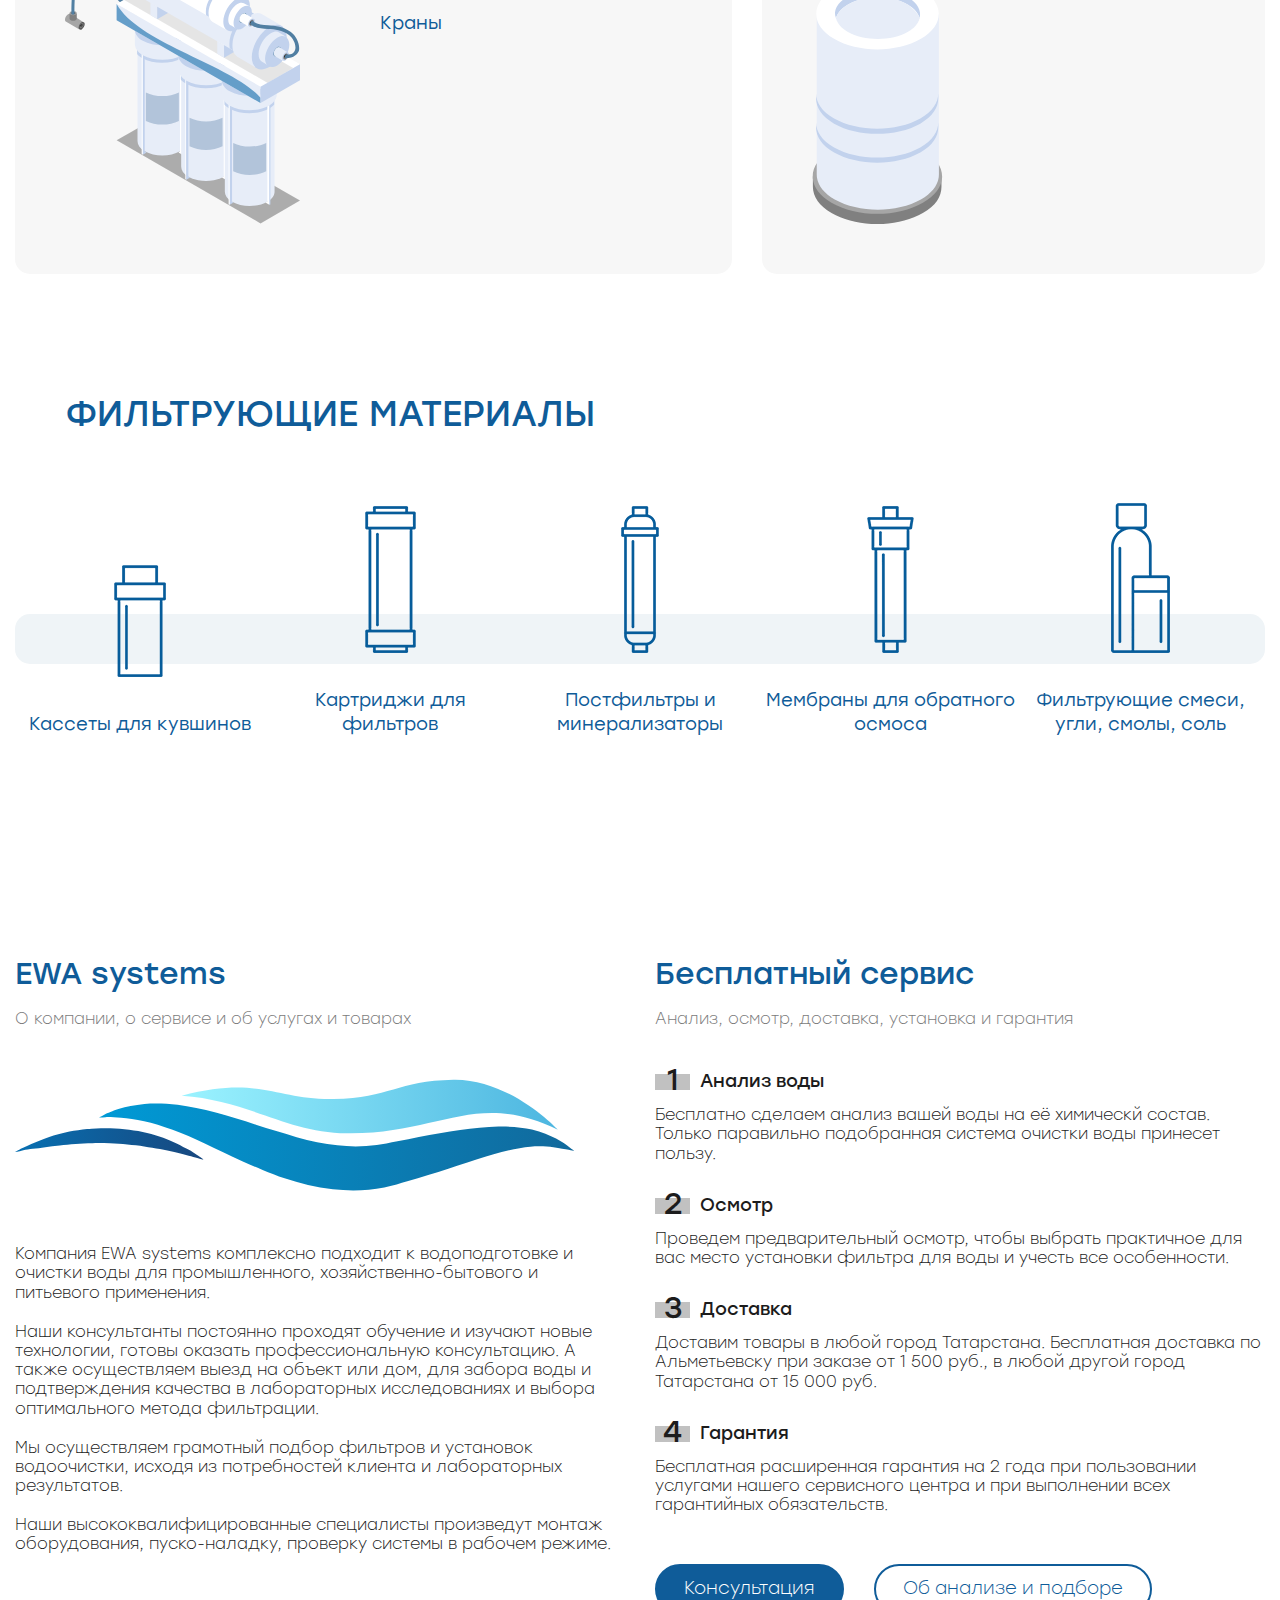
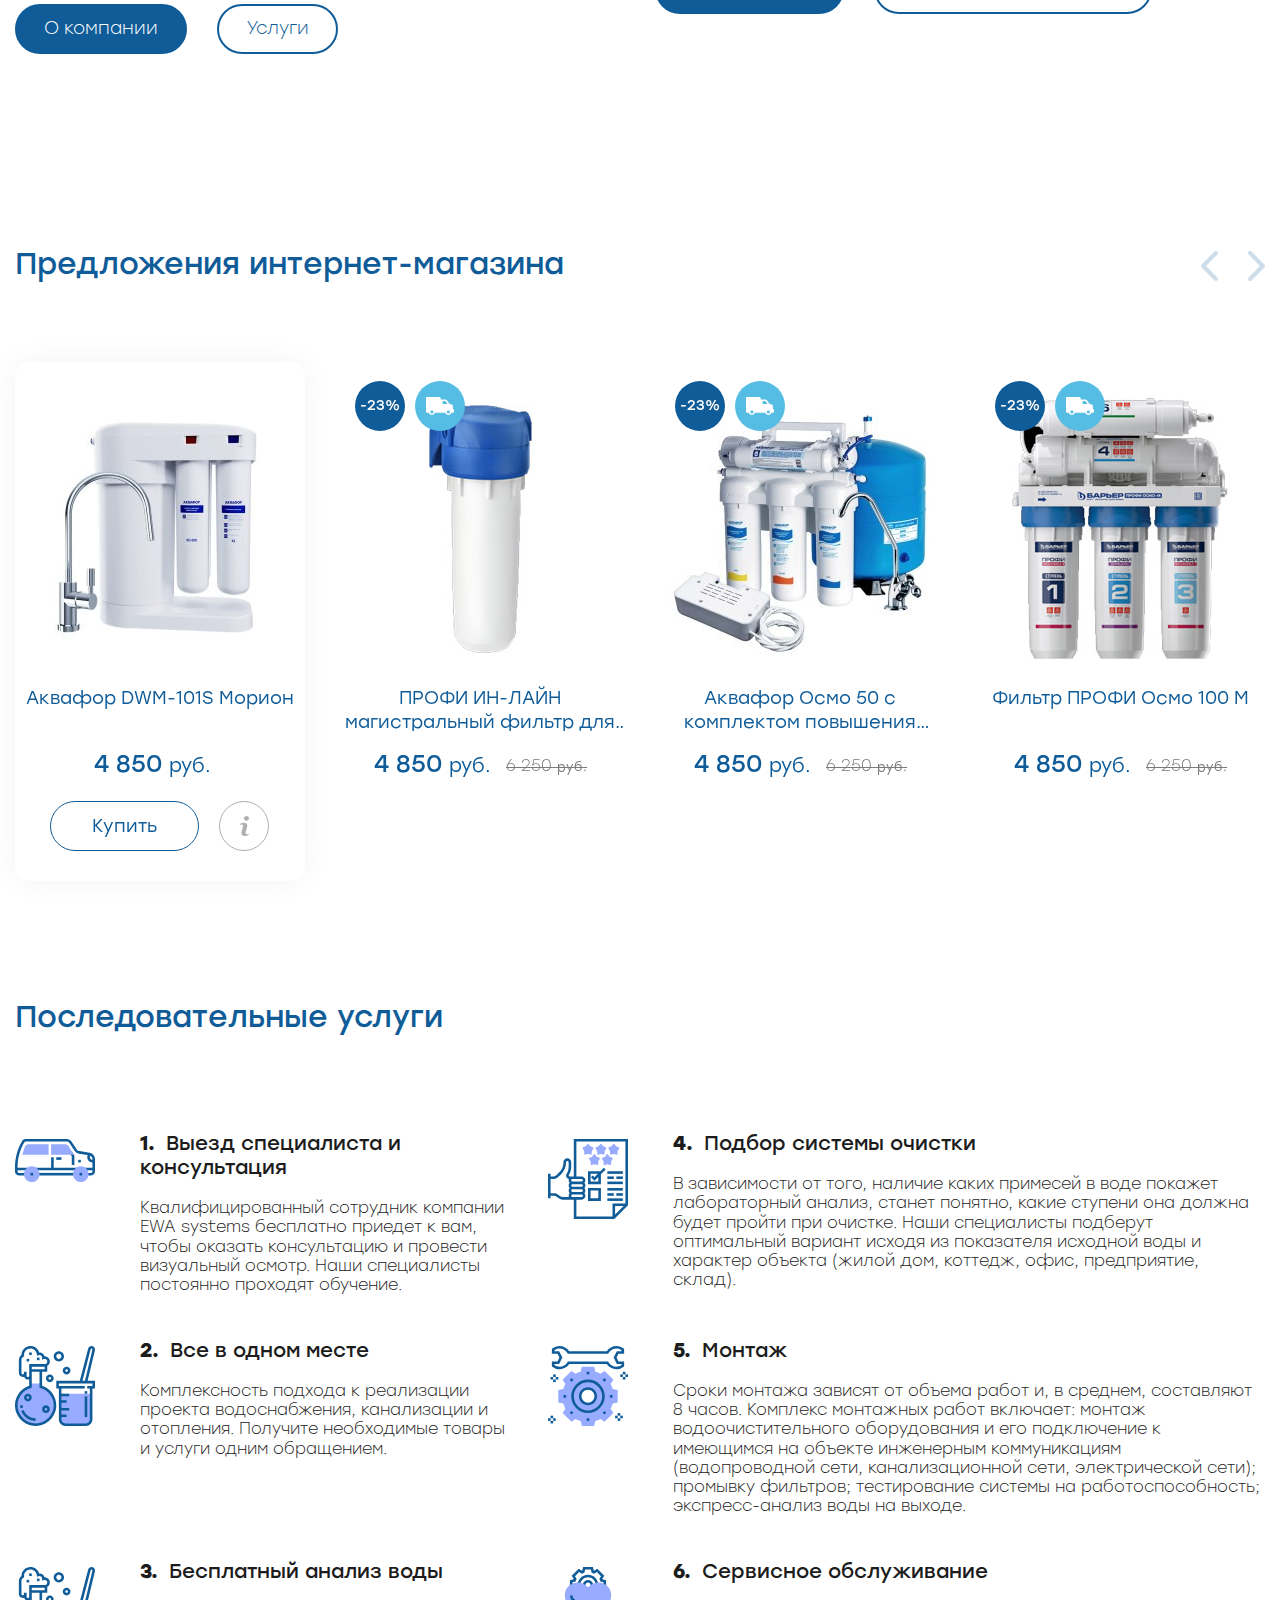
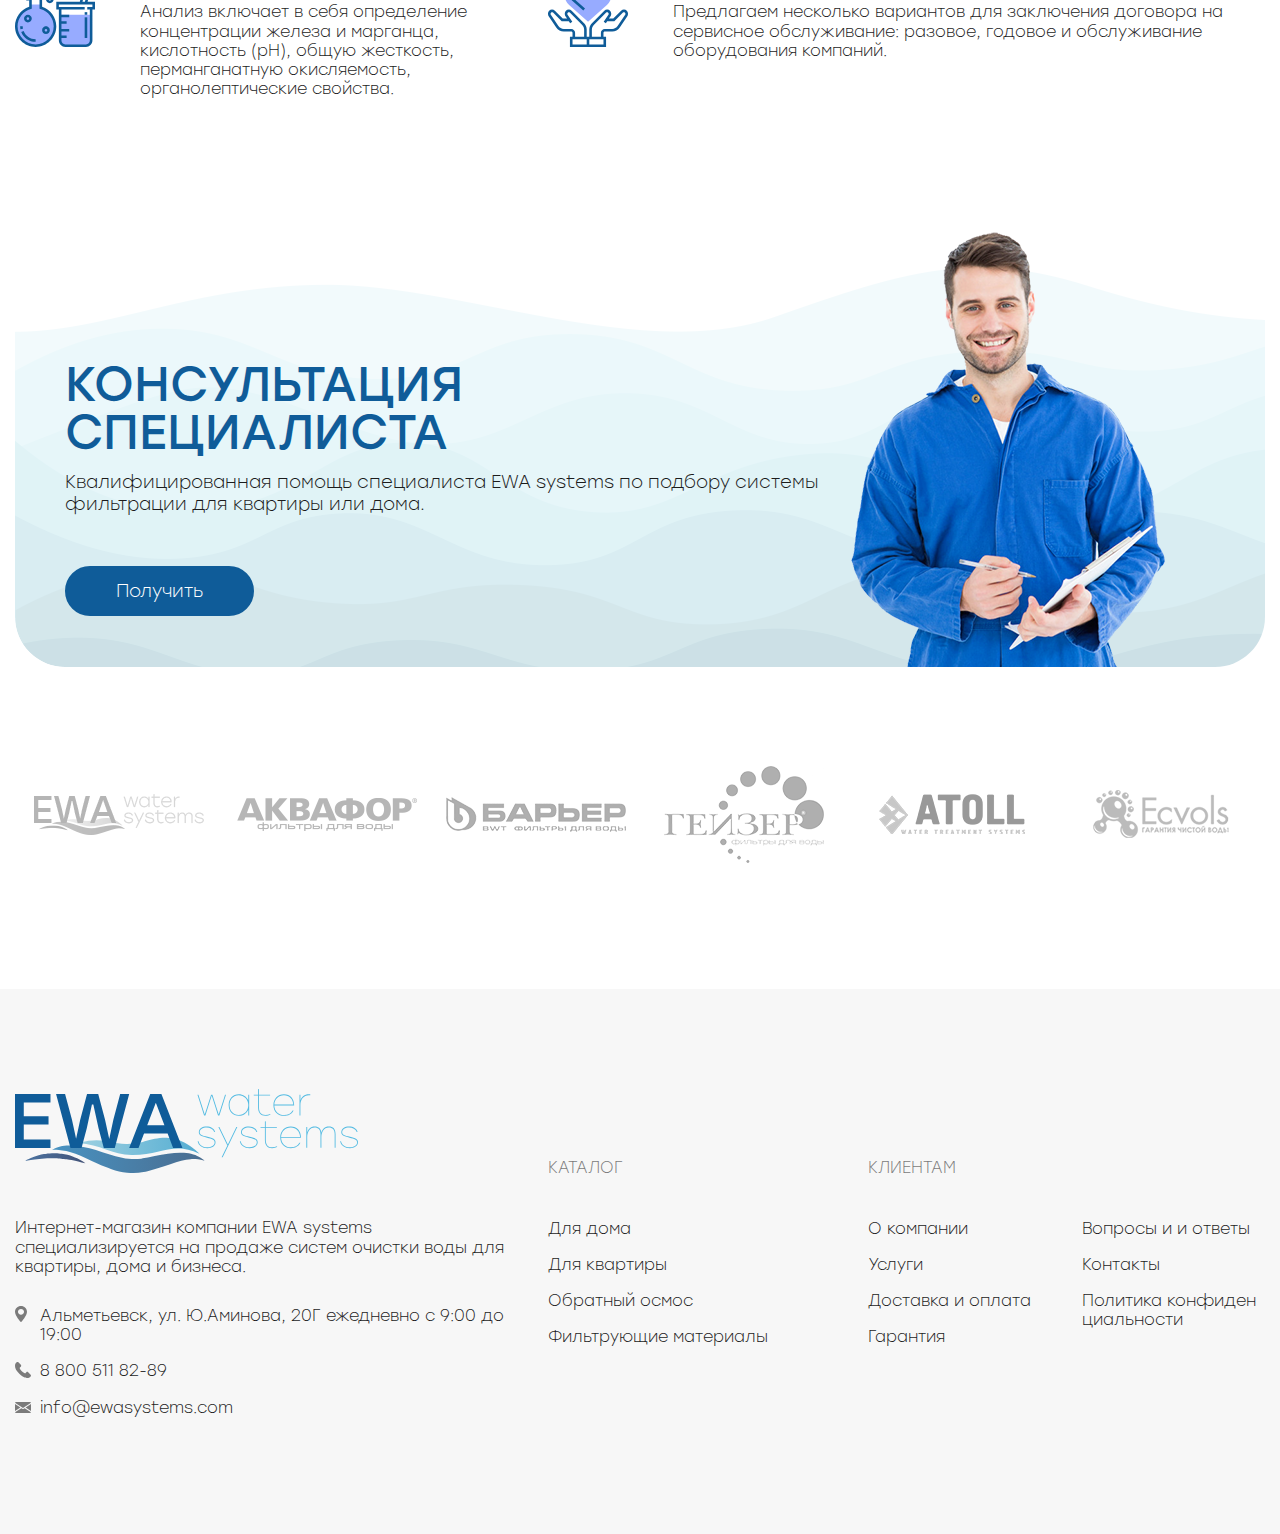
==== commit c8483125: "responsive home" ====
--- a/index.html
+++ b/index.html
@@ -329,7 +329,7 @@
     <div class="section-about">
         <div class="container">
             <div class="row">
-                <div class="col-md-6">
+                <div class="col-lg-6">
                     <div class="about-title">EWA systems</div>
                     <div class="subheading subheading-line">О компании, о сервисе и об услугах и товарах</div>
 
@@ -417,7 +417,7 @@
         </div>
     </div>
 
-    <div class="section-slider section-recomms" style="display: none;">
+    <div class="section-slider section-recomms">
         <div class="container">
             <div class="section-head">
                 <div class="section-heading">Предложения интернет-магазина</div>
@@ -527,7 +527,7 @@
         </div>
     </div>
 
-    <div class="section-services" style="display: none;">
+    <div class="section-services">
         <div class="container">
             <div class="section-heading">Последовательные услуги</div>
 
@@ -621,7 +621,7 @@
         </div>
     </div>
 
-    <div class="section-consult" style="display: none;">
+    <div class="section-consult">
         <div class="container">
             <div class="consult-content">
                 <div class="consult-heading">Консультация специалиста</div>
@@ -632,13 +632,15 @@
                 </div>
 
                 <a href="javascript:void(0)" class="button-default button-active consult-btn">Получить</a>
-            </div>
-        </div>
-    </div>
-
-    <div class="section-partners" style="display: none;">
+
+                <img src="images/consult-men.png" alt="" class="consult-men">
+            </div>
+        </div>
+    </div>
+
+    <div class="section-partners">
         <div class="container">
-            <div class="slider-partners swiper-wrapper">
+            <div class="slider-partners swiper-container">
                 <div class="swiper-wrapper">
                     <div class="swiper-slide"><img src="images/partners/1.png" alt="" class="partner-logo"></div>
                     <div class="swiper-slide"><img src="images/partners/2.png" alt="" class="partner-logo"></div>
@@ -651,7 +653,7 @@
         </div>
     </div>
     
-    <div class="footer" style="display: none;">
+    <div class="footer">
         <div class="container">
             <div class="row">
                 <div class="col-lg-5">
--- a/css/style.css
+++ b/css/style.css
@@ -18,6 +18,10 @@
     outline: none
 }
 
+img {
+    max-width: 100%;
+}
+
 body {
     background-color: #fff;
     color: var(--night);
@@ -288,6 +292,7 @@
     padding-right: 27px;
 
     font-size: 18px;
+    text-align: center;
 
     border-radius: 30px;
 
@@ -718,7 +723,7 @@
 }
 
 .product-item-photo {
-    padding-bottom: 90%;
+    padding-bottom: 310.5px;
     background-position: center center;
     background-repeat: no-repeat;
 }
@@ -765,6 +770,11 @@
     height: 47px;
 
     text-decoration: none !important;
+    overflow: hidden;
+    -webkit-line-clamp: 2;
+    -webkit-box-orient: vertical;
+    display: block;
+    display: -webkit-box;
 }
 
 .component-prices {
@@ -943,6 +953,10 @@
     margin-right: 30px;
 }
 
+.slider-products-item.swiper-button-disabled {
+    opacity: 0.2;
+}
+
 .section-services {
     margin-top: 83px;
 }
@@ -993,6 +1007,11 @@
     background-image: url(../images/consult.png);
     background-repeat: no-repeat;
     background-position: 0 bottom;
+
+    position: relative;
+
+    border-radius: 50px;
+    padding: 168px 430px 51px 50px;
 }
 
 .consult-heading {
@@ -1002,10 +1021,8 @@
     color: var(--accent);
 
     margin-bottom: 16px;
-}
-
-.consult-content {
-    padding: 168px 50px 51px;
+    position: relative;
+    z-index: 2;
 }
 
 .consult-desc {
@@ -1014,11 +1031,21 @@
     font-weight: 20;
 
     margin-bottom: 50px;
+    position: relative;
+    z-index: 2;
 }
 
 .consult-btn {
     min-width: 189px;
     text-align: center;
+    position: relative;
+    z-index: 2;
+}
+
+.consult-men {
+    position: absolute;
+    bottom: 0;
+    right: 100px;
 }
 
 .slider-partners {
@@ -1111,6 +1138,8 @@
 .footer-nav-item {
     display: flex;
     margin-bottom: 17px;
+
+    word-break: break-all;
 }
 
 .footer-nav-link {
--- a/css/media.css
+++ b/css/media.css
@@ -5,6 +5,14 @@
 }
 
 @media(max-width: 1500px) {
+    .consult-heading {
+        line-height: 1;
+    }
+
+    .col-about {
+        padding-left: 15px;
+    }
+
     .products-title {
         font-size: 35px;
     }
@@ -107,6 +115,30 @@
 }
 
 @media (max-width: 1200px) {
+    .consult-heading {
+        font-size: 32px;
+    }
+
+    .consult-content {
+        padding-right: 340px;
+    }
+
+    .consult-desc {
+        font-size: 14px;
+    }
+
+    .consult-men {
+        right: 15px;
+    }
+
+    .product-item-photo {
+        background-size: auto 60%;
+    }
+
+    .section-about {
+        font-size: 14px;
+    }
+
     .products-list-name {
         height: 46px;
         font-size: 15px;
@@ -214,6 +246,114 @@
         display: block;
     }
     /* overlay masks */
+
+    .col-footer {
+        padding-top: 30px;
+    }
+
+    .footer-nav {
+        margin-top: 15px;
+    }
+
+    .row-services {
+        margin-top: 30px;
+    }
+
+    .section-recomms {
+        margin-top: 50px;
+    }
+
+    .slider-right-content::before {
+        display: none;
+    }
+
+    .section-products {
+        margin-top: 30px;
+    }
+
+    .service-item-body {
+        padding-left: 15px;
+    }
+
+    .service-item-name {
+        font-size: 16px;
+    }
+
+    .service-item-text {
+        font-size: 13px;
+    }
+
+    .about-image {
+        max-width: 350px;
+        margin-bottom: 25px;
+    }
+
+    .section-about {
+        margin-top: 0;
+    }
+
+    .about-content {
+        margin-top: 25px;
+    }
+
+    .products-block-custom {
+        padding-bottom: 0;
+        padding-top: 0;
+        margin-top: -30px;
+    }
+
+    .col-about {
+        margin-top: 50px;
+    }
+
+    .about-list {
+        margin-top: 15px;
+    }
+
+    .section-btns {
+        margin-top: 15px;
+    }
+
+    .product-item-prices .newprice {
+        font-size: 16px;
+    }
+
+    .product-item-prices .oldprice {
+        font-size: 12px;
+    }
+
+    .product-item-buy {
+        font-size: 14px;
+    }
+
+    .product-item-actions {
+        padding: 15px 15px 20px;
+    }
+
+    .product-tooltip {
+        font-size: 12px;
+
+        padding: 10px;
+    }
+
+    .tooltip-info {
+        bottom: 90px;
+
+        left: 10px;
+        right: 10px;
+    }
+
+    .tooltip-info::before {
+        right: 20px;
+    }
+
+    .product-item-name {
+        height: 38px;
+        font-size: 14px;
+
+        padding-left: 15px;
+        padding-right: 15px;
+    }
 
     .products-list::before {
         display: none;
@@ -390,6 +530,63 @@
 }
 
 @media (max-width: 767px) {
+    .section-heading {
+        line-height: 1;
+        font-size: 20px;
+    }
+
+    .col-footer {
+        padding-top: 15px;
+    }
+
+    .footer-logo-src {
+        max-width: 260px;
+    }
+
+    .section-consult {
+        margin-top: 0;
+    }
+
+    .consult-heading {
+        font-size: 16px;
+    }
+
+    .consult-desc {
+        font-size: 13px;
+    }
+
+    .consult-content {
+        padding-top: 120px;
+        padding-left: 15px;
+        padding-right: 15px;
+        padding-bottom: 15px;
+
+        border-radius: 30px;
+
+        background-size: auto 260px;
+        background-position: center bottom;
+
+        padding-right: 160px;
+    }
+
+    .consult-men {
+        right: 20px;
+        max-width: 120px;
+    }
+
+    .section-head {
+        flex-direction: column;
+        align-items: stretch;
+    }
+
+    .slider-products-controls {
+        justify-content: flex-end;
+    }
+
+    .slider-recomms {
+        margin-top: 0;
+    }
+
     .products-block {
         padding: 20px 15px;
     }
@@ -429,9 +626,119 @@
     .products-block-custom .products-title {
         padding: 0 0 30px 0;
     }
+
+    .section-partners {
+        margin-top: 50px;
+        margin-bottom: 50px;
+    }
+
+    .section-services {
+        margin-top: 0;
+    }
 }
 
 @media (max-width: 480px) {
+    .footer-nav-item {
+        margin-bottom: 10px;
+    }
+
+    .footer-nav-link {
+        font-size: 12px;
+    }
+
+    .service-item-name {
+        font-size: 13px;
+        margin-bottom: 5px;
+        margin-top: 15px;
+    }
+
+    .service-item-text {
+        font-size: 12px;
+    }
+
+    .service-item-icon {
+        flex: 0 0 50px;
+        max-width: 50px;
+    }
+
+    .service-item-body {
+        flex: 0 0 calc(100% - 50px);
+        max-width: calc(100% - 50px);
+    }
+
+    .about-title {
+        font-size: 20px;
+    }
+
+    .subheading {
+        font-size: 12px;
+    }
+
+    .footer {
+        font-size: 13px;
+        padding-top: 30px;
+        padding-bottom: 30px;
+    }
+
+    .footer-logo {
+        margin-bottom: 20px;
+    }
+
+    .products-block-custom .products-head {
+        margin-left: -15px;
+        margin-right: -15px;
+    }
+
+    .section-about {
+        font-size: 13px;
+    }
+
+    .about-image {
+        max-width: 100%;
+    }
+
+    .products-list-image {
+        height: 59px;
+        position: absolute;
+        top: 0;
+        left: 0;
+    }
+
+    .products-list-name {
+        margin-top: 10px;
+        height: 46px;
+        font-size: 11px;
+        font-weight: 500;
+        word-break: break-word;
+    }
+    
+    .products-cats-link,
+    .products-cats-name {
+        font-size: 13px;
+    }
+
+    .products-cats-link + span {
+        font-size: 11px;
+    }
+    
+    .product-item-photo {
+        padding-bottom: 240px;
+    }
+
+    .section-btns .button-default {
+        flex: 0 0 100%;
+        max-width: 100%;
+        margin-bottom: 15px;
+    }
+
+    .consult-men {
+        display: none;
+    }
+
+    .consult-content {
+        padding-right: 15px;
+    }
+
     .products-block-index-2, .products-block-index-3 {
         margin-left: -20px;
         padding-top: 0;
@@ -442,8 +749,10 @@
     }
 
     .products-list-item {
-        flex: 0 0 100%;
-        max-width: 100%;
+        padding-left: 34px;
+        padding-right: 0;
+        text-align: left;
+        flex-direction: row;
     }
 
     .products-heading {
@@ -451,7 +760,7 @@
     }
 
     .products-title {
-        font-size: 21px;
+        font-size: 18px;
     }
 
     .products-image-abs {
@@ -460,7 +769,7 @@
         right: 15px;
         bottom: 15px;
 
-        max-width: 85px;
+        max-width: 77px;
     }
 
     .products-cats-title {
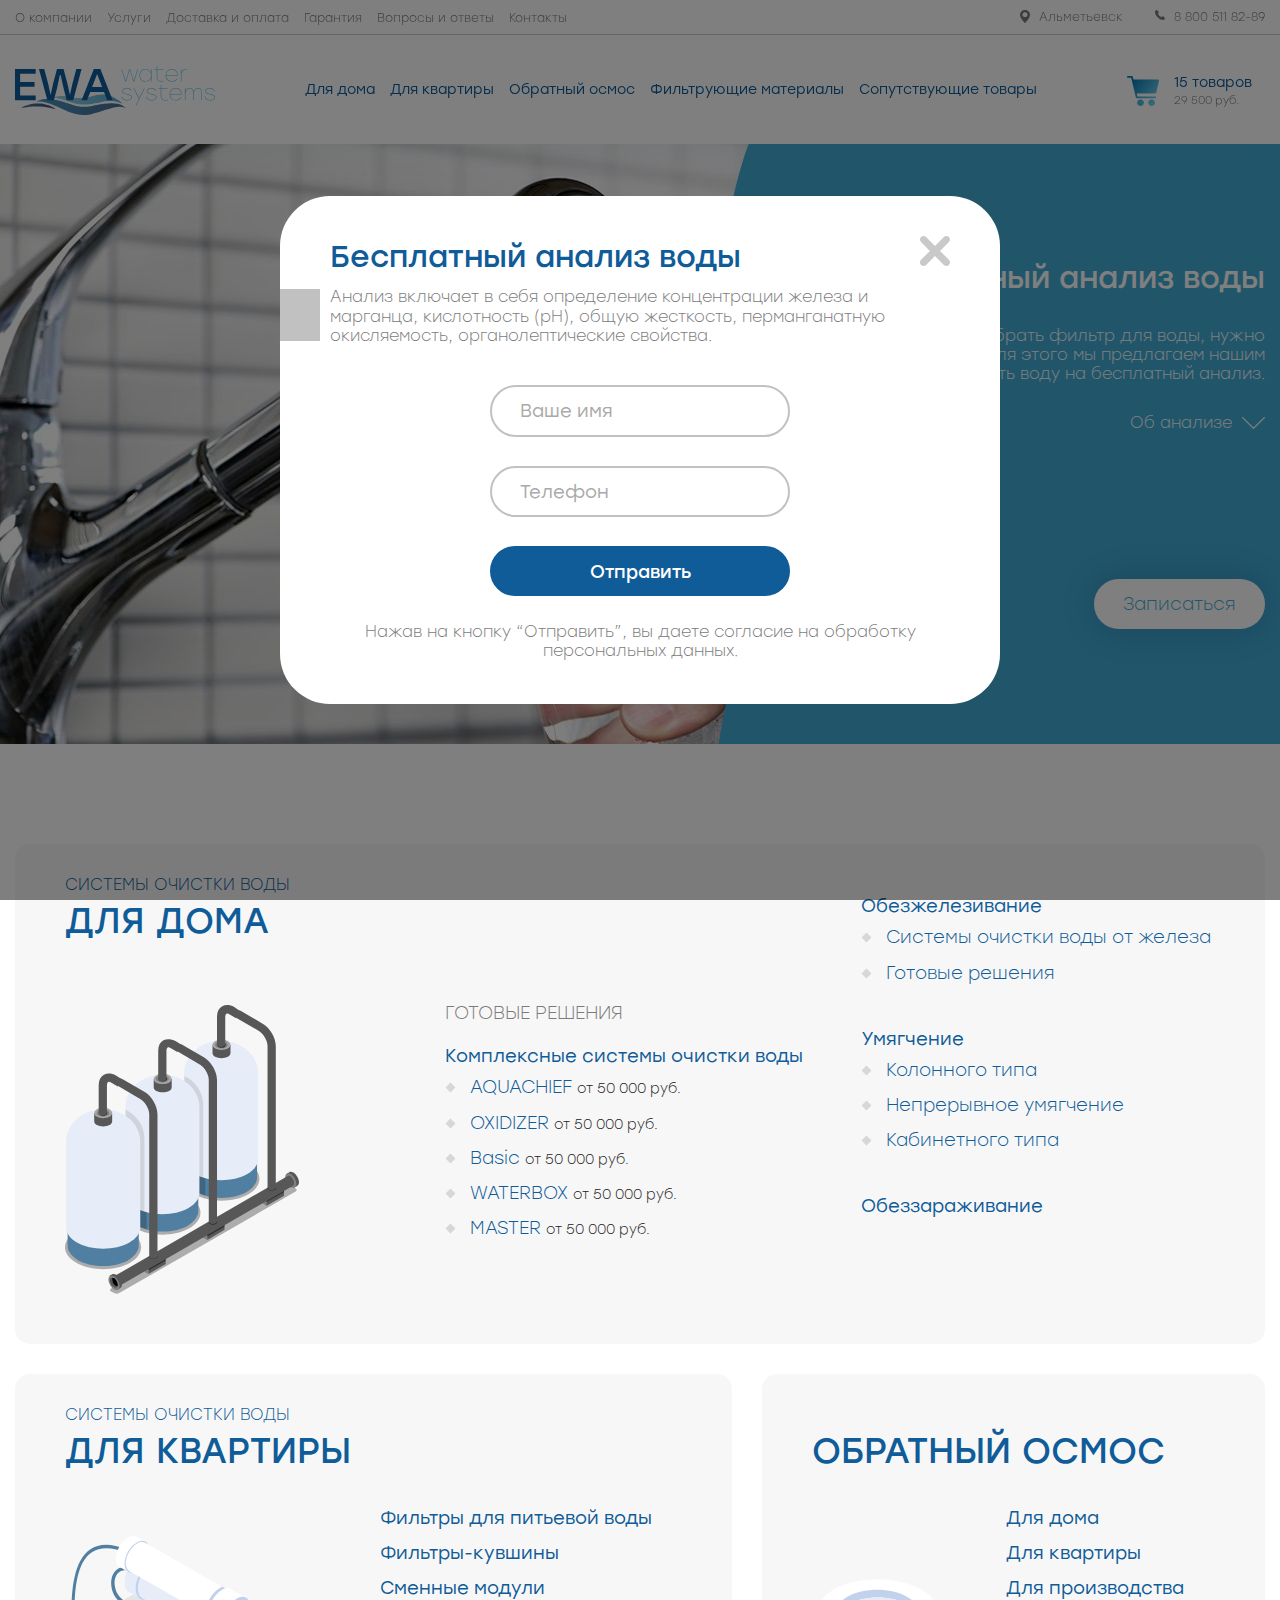
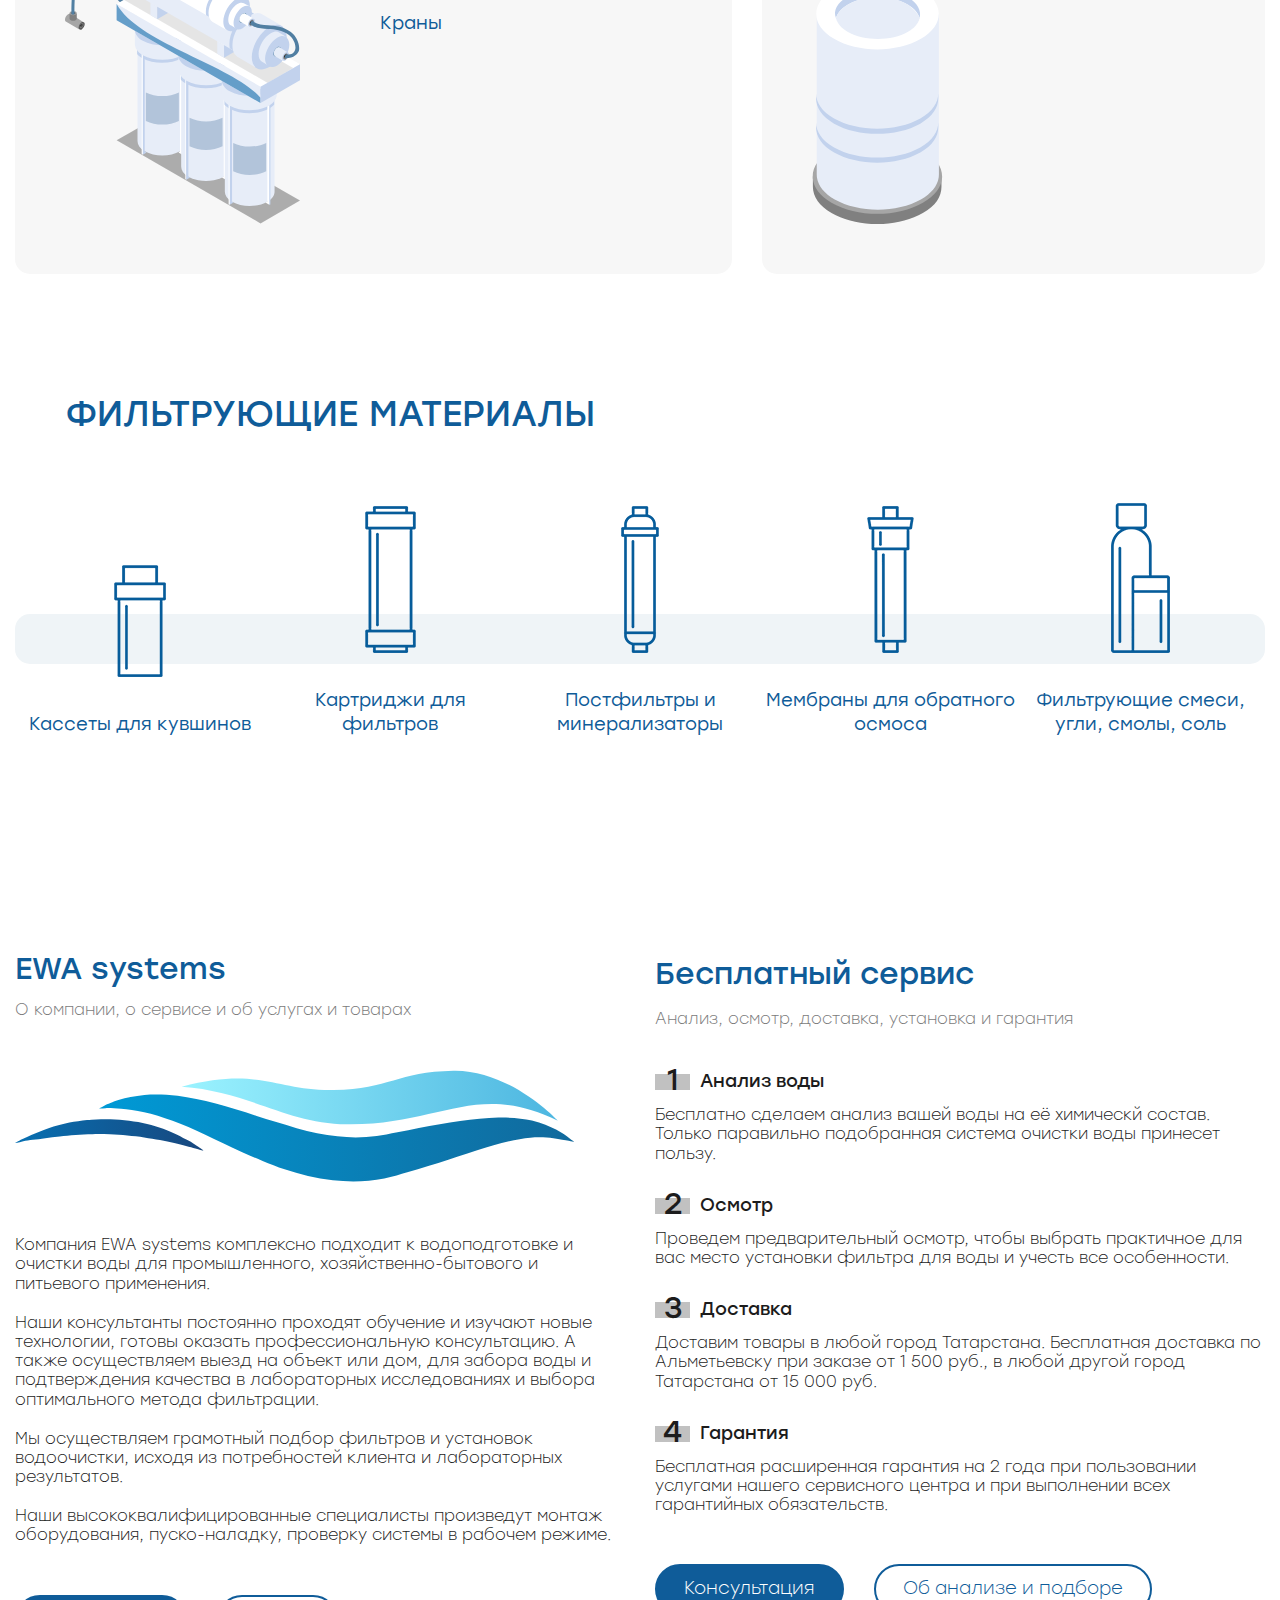
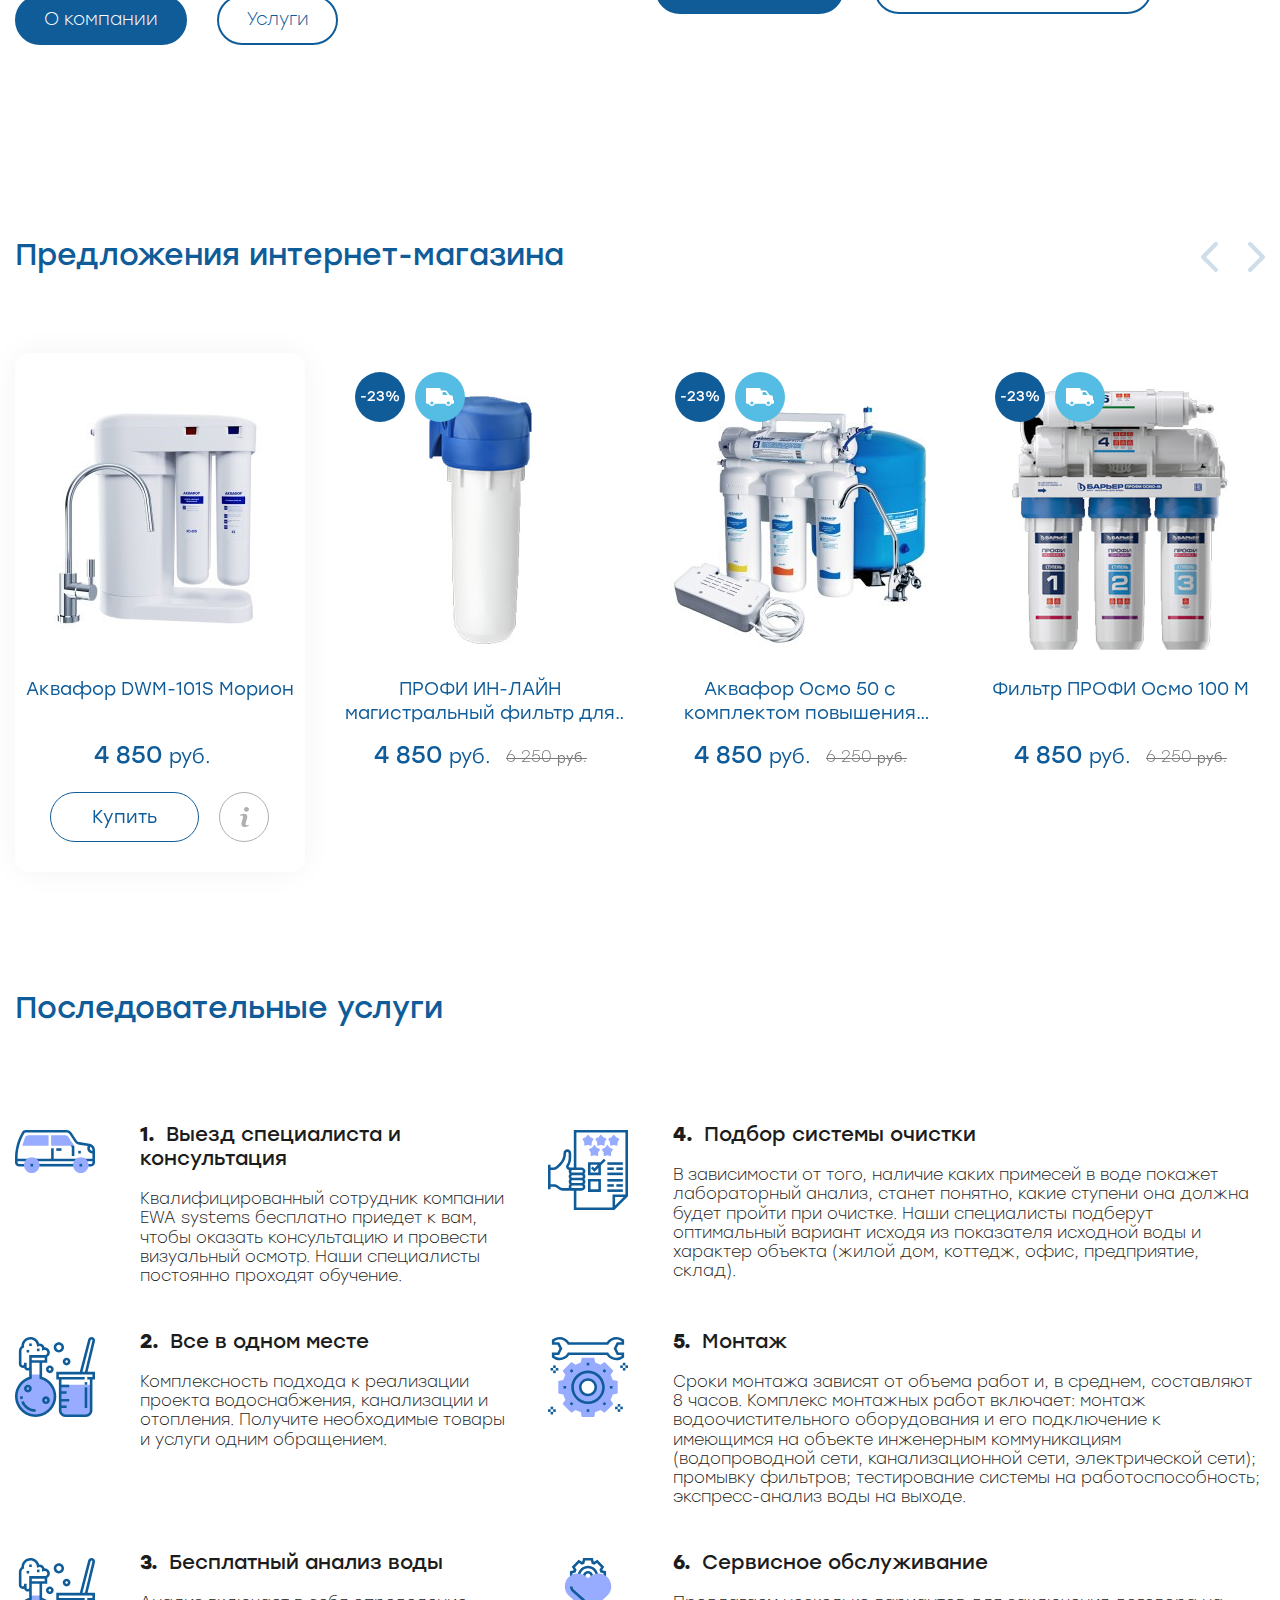
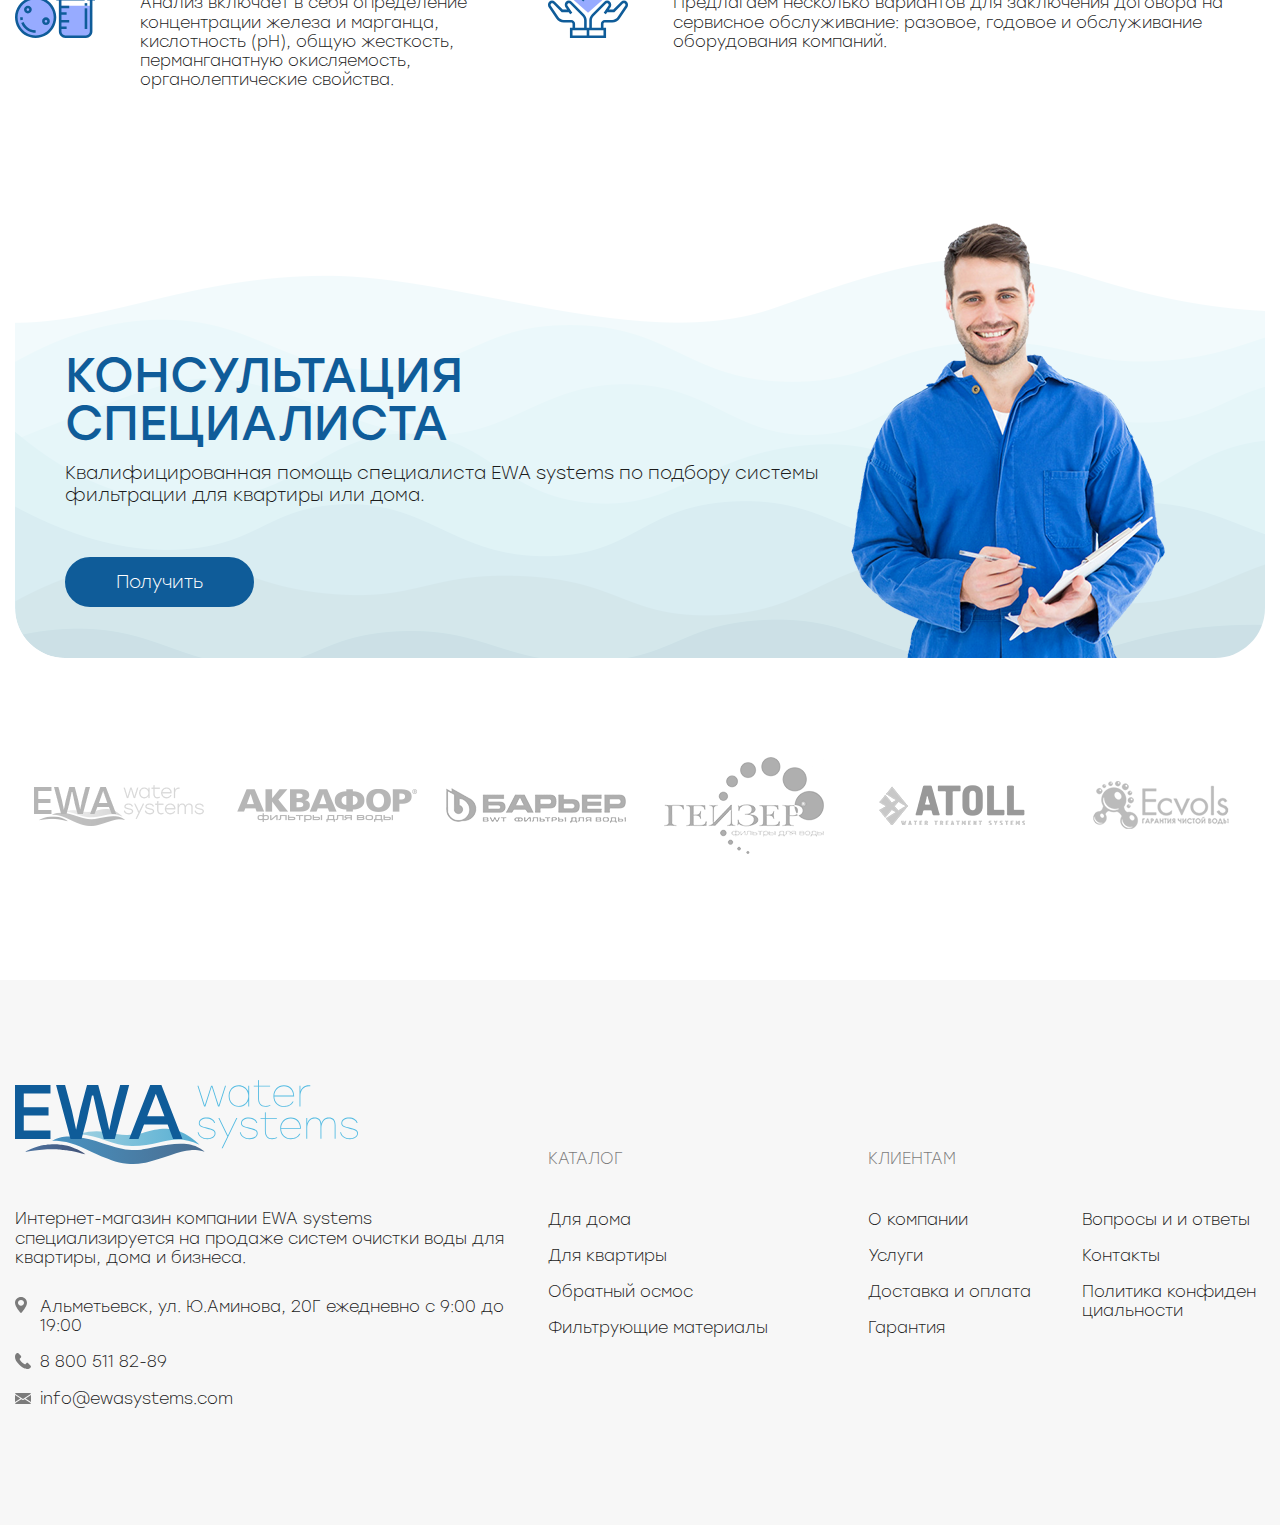
==== commit addcfc61: "dasdad" ====
--- a/index.html
+++ b/index.html
@@ -737,6 +737,86 @@
 
     <div class="overlay"></div>
 
+    <!-- Modal анализ -->
+    <div class="modal modal-custom fade" id="freeAnalyzeModal" tabindex="-1" role="dialog" aria-labelledby="freeAnalyzeModalLabel" aria-hidden="true">
+        <div class="modal-dialog modal-dialog-custom modal-dialog-centered" role="document">
+            <div class="modal-content-custom">
+                <div class="modal-custom-head">
+                    <div class="modal-custom-title">Бесплатный анализ воды</div>
+                    <div class="modal-custom-subtitle">
+                        Анализ включает в себя определение концентрации  железа и 
+                        марганца, кислотность (рН), общую  жесткость, перманганатную 
+                        окисляемость, органолептические свойства.
+                    </div>
+                    <a href="javascript:void(0)" class="modal-custom-close" data-dismiss="modal">
+                        <img src="images/modal-close.svg" alt="">
+                    </a>
+                </div>
+                <div class="modal-custom-body">
+                    <div class="modal-form-wrap">
+                        <form class="modal-form-block">
+                            <label class="modal-form-label">
+                                <input type="text" class="modal-form-input" placeholder="Ваше имя">
+                            </label>
+                            <label class="modal-form-label">
+                                <input type="text" class="modal-form-input" placeholder="Телефон">
+                            </label>
+                            <div class="modal-form-label">
+                                <button class="modal-form-button button-default button-active" type="submit">Отправить</button>
+                            </div>
+                        </form>
+                    </div>
+
+                    <div class="modal-form-agree">
+                        Нажав на кнопку “Отправить”, вы даете согласие <br>
+                        на обработку персональных данных.
+                    </div>
+                </div>
+            </div>
+        </div>
+    </div>
+
+    <!-- Modal консультация -->
+    <div class="modal modal-custom fade" id="consultModal" tabindex="-1" role="dialog" aria-labelledby="consultModalLabel" aria-hidden="true">
+        <div class="modal-dialog modal-dialog-custom modal-dialog-centered" role="document">
+            <div class="modal-content-custom">
+                <div class="modal-custom-head">
+                    <div class="modal-custom-title">Консультация</div>
+                    <div class="modal-custom-subtitle">
+                        Квалифицированная помощь специалиста EWA systems
+                    </div>
+                    <a href="javascript:void(0)" class="modal-custom-close" data-dismiss="modal">
+                        <img src="images/modal-close.svg" alt="">
+                    </a>
+                </div>
+                <div class="modal-custom-body">
+                    <div class="modal-form-wrap">
+                        <form class="modal-form-block">
+                            <label class="modal-form-label">
+                                <input type="text" class="modal-form-input" placeholder="Ваше имя">
+                            </label>
+                            <label class="modal-form-label">
+                                <input type="text" class="modal-form-input" placeholder="Телефон">
+                            </label>
+                            <div class="modal-form-label">
+                                <button class="modal-form-button button-default button-active" type="submit">Отправить</button>
+                            </div>
+                        </form>
+                    </div>
+
+                    <div class="modal-form-agree">
+                        Нажав на кнопку “Отправить”, вы даете согласие <br>
+                        на обработку персональных данных.
+                    </div>
+                </div>
+            </div>
+        </div>
+    </div>
+
+    <script>
+        $("#freeAnalyzeModal").modal("show");
+    </script>
+
     <!-- custom scripts -->
     <script src="js/main.js"></script>
 </body>
--- a/css/style.css
+++ b/css/style.css
@@ -15,7 +15,7 @@
 }
 
 :focus {
-    outline: none
+    outline: none !important;
 }
 
 img {
@@ -43,6 +43,13 @@
     color: #fff;
 }
 
+.header {
+    background-color: #fff;
+    box-shadow: 0px 0px 35px 0px rgba(107, 153, 186, .1);
+    position: relative;
+    z-index: 5;
+}
+
 .header-top {
     border-bottom: 1px solid #cacaca;
     padding: 17px 0 9px;
@@ -562,6 +569,7 @@
     font-weight: normal;
     color: var(--accent);
     margin-bottom: 15px;
+    line-height: 1.2;
 }
 
 .subheading {
@@ -1214,4 +1222,661 @@
 
 .responsive-items {
     display: none;
+}
+
+.page-bc {
+    margin-top: 25px;
+    margin-bottom: 35px;
+}
+
+.page-bc-list {
+    display: flex;
+    flex-wrap: wrap;
+}
+
+.page-bc-link {
+    font-size: 14px;
+    margin-right: 42px;
+
+    color: var(--gray-text);
+
+    position: relative;
+}
+
+.page-bc-link::after {
+    position: absolute;
+    content: "";
+    top: 6px;
+    right: -25px;
+
+    width: 7px;
+    height: 7px;
+
+    background-color: #d7d7d7;
+
+    transform: rotate(45deg);
+}
+
+.page-bc-link:last-child::after {
+    display: none;
+}
+
+.page-bc-link:hover {
+    color: var(--gray-text);
+}
+
+.catalog-sort-select {
+    border: 1px solid var(--accent);
+    height: 50px;
+    border-radius: 30px;
+
+    padding-right: 116px;
+    padding-left: 29px;
+
+    -webkit-appearance: none;
+    appearance: none;
+
+    font-weight: 500;
+    font-size: 18px;
+
+    color: var(--accent);
+
+    background-image: url(../images/catalog-sort-arrow.svg);
+    background-repeat: no-repeat;
+    background-position: 94% 52%;
+}
+
+.catalog-sort-select option {
+    padding: 0;
+}
+
+.catalog-list {
+    margin-top: 40px;
+}
+
+.catalog-product-item .product-item-actions {
+    position: absolute;
+    top: 100%;
+    left: 0;
+    right: 0;
+
+    height: 0;
+    overflow: hidden;
+    padding-top: 0;
+    padding-bottom: 0;
+
+    border-bottom-left-radius: 15px;
+    border-bottom-right-radius: 15px;
+
+    box-shadow: 0 0 0 0 rgba(0,0,0, .0);
+
+    background-color: #fff;
+}
+
+.catalog-product-item {
+    margin-bottom: 56px;
+    border-bottom-left-radius: 0;
+    border-bottom-right-radius: 0;
+}
+
+.catalog-product-item:hover .product-item-actions,
+.catalog-product-item.hover .product-item-actions {
+    opacity: 1;
+    height: 99px;
+    padding-top: 19px;
+    padding-bottom: 19px;
+
+    box-shadow: 0 30px 30px 0 rgba(0,0,0, .05);
+}
+
+.catalog-product-item .tooltip-info {
+    bottom: 0;
+}
+
+.catalog-zapis-item {
+    text-align: center;
+    height: calc(100% - 31px);
+
+    background-image: url(../images/catalog-zapis.png);
+    background-repeat: no-repeat;
+    background-size: cover;
+
+    border-radius: 15px;
+
+    padding: 39px 25px;
+
+    color: #fff;
+
+    font-size: 16px;
+    font-weight: 300;
+}
+
+.zapis-title {
+    font-size: 20px;
+    font-weight: normal;
+}
+
+.zapis-icon {
+    max-width: 100px;
+
+    margin-bottom: 25px
+}
+
+.zapis-desc {
+    margin-top: 13px;
+    line-height: 1.19;
+    margin-bottom: 31px;
+}
+
+.zapis-button {
+    margin-left: auto;
+    margin-right: auto;
+
+    border-color: #fff;
+    color: var(--ltblue)
+}
+
+.btns-middle {
+    justify-content: center;
+}
+
+.catalog-more {
+    margin-top: 15px;
+    margin-bottom: -6px;
+    display: flex;
+    justify-content: center;
+}
+
+.row-podbor {
+    margin-top: 17px;
+}
+
+.about-podbor {
+    margin-top: 35px;
+    font-size: 16px;
+    font-weight: 500;
+}
+
+.about-podbor-link {
+    display: table;
+    margin-bottom: 17px;
+}
+
+.section-about-catalog {
+    padding-bottom: 50px;
+}
+
+.catalog-layout {
+    background-image: url(../images/catalog-bg.jpg);
+    background-position: center top;
+    background-size: cover;
+    background-repeat: no-repeat;
+    border-top: .3px solid transparent;
+    border-bottom: .3px solid transparent;
+}
+
+.catalog-cats .products-block {
+    padding: 0px 0px 0px 0px;
+    margin-top: 66px;
+    margin-bottom: 0;
+    background-color: transparent;
+}
+
+.catalog-cats .products-col-right-col:nth-child(1) {
+    padding-top: 0;
+}
+
+.catalog-cats .products-col-left {
+    flex: 0 0 25.5%;
+    max-width: 25.5%;
+}
+
+.catalog-cats .products-col-right {
+    flex: 0 0 74.5%;
+    max-width: 74.5%;
+}
+
+.catalog-cats .products-col-right-col {
+    flex: 0 0 46%;
+    max-width: 46%;
+}
+
+.catalog-cats .products-col-left-col {
+    flex: 0 0 54%;
+    max-width: 54%;
+}
+
+.catalog-cats .products-image-abs {
+    bottom: auto;
+    top: 25px;
+    left: 0;
+}
+
+.catalog-cats {
+    margin-bottom: 7px;
+}
+
+.catalog-product-item {
+    background-color: transparent;
+}
+
+.catalog-product-item.hover,
+.catalog-product-item:hover {
+    background-color: #fff;
+}
+
+.catalog-layout .catalog-list {
+    margin-top: 25px;
+}
+
+.detail-block {
+    margin-top: 19px;
+    background-color: #fff;
+    padding: 11px 30px 0;
+
+    border-radius: 15px;
+}
+
+.section-brand {
+    padding-top: 5px;
+}
+
+.detail-bubbles .bubble-discount {
+    left: 15px;
+}
+
+.detail-bubbles .bubble-delivery {
+    left: 85px;
+}
+
+.detail-bubbles .tooltip-small {
+    left: 5px;
+    z-index: 5;
+}
+
+.detail-sliders {
+    margin-top: 89px;
+    width: calc(100% - 40px);
+}
+
+.detail-slider {
+    margin-bottom: 29px;
+}
+
+.detail-slider-thumbs {
+    width: 470px;
+    margin-left: 70px;
+    margin-right: 0;
+}
+
+.detail-slide-item {
+    padding-bottom: 77%;
+    background-position: center center;
+    background-repeat: no-repeat;
+    background-size: contain;
+}
+
+.detail-slide-thumb-item {
+    padding-bottom: 70px;
+    background-position: center center;
+    background-repeat: no-repeat;
+    background-size: 75%;
+
+    position: relative;
+
+    transition: all .1s ease;
+
+    cursor: pointer
+}
+
+.detail-slide-thumb-item:hover {
+    background-color: var(--accent);
+}
+
+.detail-slide-thumb-item.swiper-slide-active::before {
+    position: absolute;
+    content: '';
+    left: 0;
+    right: 0;
+    bottom: 0;
+    height: 3px;
+    background-color: var(--accent);
+}
+
+.detail-row {
+    position: sticky;
+    top: 0;
+    left: 0;
+
+    display: flex;
+    flex-wrap: wrap;
+
+    margin-left: -15px;
+    margin-right: -15px;
+
+    padding-top: 87px;
+}
+
+.detail-col {
+    padding-left: 15px;
+    padding-right: 15px;
+
+    line-height: 1.2;
+}
+
+.detail-left {
+    flex: 0 0 52%;
+    max-width: 52%;
+}
+
+.detail-right {
+    flex: 0 0 48%;
+    max-width: 48%;
+}
+
+.detail-shortdesc {
+    margin-bottom: 40px;
+}
+
+.detail-title {
+    color: var(--gray-text);
+    margin-bottom: 5px;
+}
+
+.detail-osob-item {
+    padding-left: 20px;
+    position: relative;
+}
+
+.detail-osob-item::before {
+    position: absolute;
+    content: '';
+    top: 6px;
+    left: 1px;
+    width: 7px;
+    height: 7px;
+
+    background-color: #c1c1c1;
+    transform: rotate(45deg);
+}
+
+.detail-osob {
+    margin-bottom: 35px;
+}
+
+.detail-complect {
+    margin-bottom: 37px;
+}
+
+.detail-price {
+    display: flex;
+    line-height: 1;
+    align-items: flex-end;
+
+    margin-bottom: 29px;
+}
+
+.detail-price .newprice {
+    font-size: 30px;
+    color: var(--accent);
+}
+
+.detail-price .oldprice {
+    line-height: 1.3;
+    font-size: 18px;
+}
+
+.detail-city {
+    font-size: 14px;
+    background-image: url(../images/header-pin.svg);
+    background-position: 0 0;
+    background-repeat: no-repeat;
+
+    padding-left: 21px;
+    margin-bottom: 16px;
+
+    opacity: 0.5;
+}
+
+.detail-info {
+    margin-bottom: 15px;
+}
+
+.detail-info-title {
+    font-weight: 500;
+}
+
+.detail-buttons {
+    padding-top: 14px;
+}
+
+.detail-button {
+    display: block;
+    border-width: 1px;
+
+    margin-bottom: 20px;
+}
+
+.detail-full {
+    padding-top: 92px;
+
+    background-image: url(../images/detail-bg.jpg);
+    background-position: center top;
+    background-repeat: repeat no-repeat;
+    background-size: cover;
+    line-height: 1.2;
+}
+
+.detail-full-desc {
+    margin-top: 21px;
+}
+
+.detail-full-list {
+    margin: 15px 0 0 0;
+    padding: 0;
+    list-style-type: none;
+}
+
+.detail-full-list-item {
+    padding-left: 15px;
+    margin-bottom: 5px;
+
+    position: relative;
+}
+
+.detail-full-list-item::before {
+    position: absolute;
+    content: '';
+    top: 9px;
+    left: 0;
+    width: 10px;
+    height: 1px;
+    background-color: var(--night);
+}
+
+.detail-specs {
+    margin-top: 63px;
+}
+
+.detail-specs-list {
+    margin-top: 29px;
+}
+
+.detail-specs-row {
+    border-bottom: 1px solid #e6e6e6;
+    border-top: 1px solid #e6e6e6;
+    margin-bottom: -1px;
+
+    display: flex;
+    flex-wrap: wrap;
+}
+
+.detail-specs-col {
+    padding-top: 17px;
+    padding-bottom: 17px;
+}
+
+.detail-specs-col:nth-child(1) {
+    flex: 0 0 57.3%;
+    max-width: 57.3%;
+}
+
+.detail-specs-col:nth-child(2) {
+    flex: 0 0 42.7%;
+    max-width: 42.7%;
+}
+
+.detail-full-stick {
+    position: relative;
+}
+
+.detail-full-sticky {
+    margin-top:7px;
+    position: sticky;
+    height: 445px;
+    top: 15px;
+    left: 0;
+}
+
+.section-history {
+    margin-top: 95px;
+}
+
+.slider-history {
+    padding-top: 34px;
+    padding-bottom: 11px;
+    height: 564px;
+}
+
+.section-services-detail {
+    margin-top: 0;
+}
+
+.detail-anchor {
+    padding-right: 22px;
+
+    background-image: url(../images/detail-arrow-down.svg);
+    background-position: right 7px;
+    background-repeat: no-repeat;
+}
+
+/* .modal-custom {
+    padding-right: 0 !important;
+} */
+
+.modal-dialog-custom {
+    max-width: 720px;
+}
+
+.modal-content-custom {
+    background-color: #fff;
+    padding: 43px 50px;
+    border-radius: 50px;
+    line-height: 1.2;
+    position: relative;
+    pointer-events: auto;
+    width: 100%;
+}
+
+.modal-custom-head {
+    display: flex;
+    flex-direction: column;
+}
+
+.modal-custom-title {
+    color: var(--accent);
+    font-size: 30px;
+    font-weight: normal;
+    margin-bottom: 12px;
+}
+
+.modal-custom-close {
+    position: absolute;
+    top: 40px;
+    right: 50px;
+    cursor: pointer;
+
+    filter: grayscale(100%);
+    opacity: 0.3;
+
+    transition: all .2s ease;
+    z-index: 2;
+}
+
+.modal-custom-close:hover {
+    filter: grayscale(0%);
+    opacity: 1;
+
+    cursor: pointer;
+}
+
+.modal-custom-subtitle {
+    position: relative;
+    color: var(--gray-text)
+}
+
+.modal-custom-subtitle::before {
+    position: absolute;
+    content: '';
+    top: 2px;
+    bottom: 4px;
+    width: 40px;
+    right: calc(100% + 10px);
+
+    background-color: #c1c1c1;
+}
+
+.modal-form-wrap {
+    max-width: 300px;
+    margin-right: auto;
+    margin-left: auto;
+}
+
+.modal-form-block {
+    display: flex;
+    flex-direction: column;
+}
+
+.modal-form-label {
+    margin: 0 0 29px 0;
+    padding: 0;
+}
+
+.modal-custom-body {
+    padding-top: 40px;
+}
+
+.modal-form-input {
+    border: 2px solid #c1c1c1;
+    padding: 14px 28px 12px;
+    border-radius: 30px;
+    width: 100%;
+
+    font-size: 18px;
+    font-weight: 500;
+
+    color: var(--accent)
+}
+
+.modal-form-input:focus {
+    border-color: var(--accent);
+}
+
+.modal-form-input::placeholder {
+    color: #aaaaaa;
+}
+
+.modal-form-button {
+    width: 100%;
+}
+
+.modal-form-agree {
+    text-align: center;
+    margin-right: auto;
+    margin-left: auto;
+    margin-top: -3px;
+
+    font-size: 16px;
+    font-weight: 300;
+    color: var(--gray-text)
 }--- a/css/media.css
+++ b/css/media.css
@@ -5,6 +5,18 @@
 }
 
 @media(max-width: 1500px) {
+    .detail-full-sticky {
+        height: auto;
+    }
+
+    .detail-price .newprice {
+        font-size: 25px;
+    }
+
+    .detail-price .oldprice {
+        font-size: 16px;
+    }
+
     .consult-heading {
         line-height: 1;
     }
@@ -115,6 +127,110 @@
 }
 
 @media (max-width: 1200px) {
+    .modal-form-input {
+        padding: 10px 20px;
+        font-size: 14px;
+    }
+
+    .modal-form-agree {
+        font-size: 14px;
+        margin-top: 10px;
+    }
+
+    .modal-custom-subtitle {
+        font-size: 14px;
+    }
+
+    .modal-form-label {
+        margin-bottom: 15px;
+    }
+
+    .detail-osob-item {
+        padding-left: 15px;
+        margin-bottom: 5px;
+    }
+
+    .detail-osob-item::before {
+        top: 4px;
+        left: 2px;
+        width: 5px;
+        height: 5px;
+    }
+
+    .detail-specs-col {
+        font-size: 14px;
+        padding-top: 10px;
+        padding-bottom: 10px;
+    }
+    
+    .detail-block {
+        padding-left: 15px;
+        padding-right: 15px;
+    }
+
+    .detail-price {
+        flex-wrap: wrap;
+    }
+
+    .detail-row {
+        padding-top: 40px;
+    }
+
+    .detail-anchor {
+        display: block;
+        font-size: 14px;
+        background-position: right 50%;
+    }
+
+    .detail-price .newprice {
+        flex: 0 0 100%;
+        max-width: 100%;
+    }
+
+    .detail-price .oldprice {
+        margin-top: 5px;
+        margin-left: 0;
+    }
+
+    .detail-item {
+        margin-bottom: 15px;
+        font-size: 13px;
+    }
+
+    .detail-slide-thumb-item {
+        background-size: 50px;
+    }
+
+    .detail-sliders {
+        width: 100%;
+    }
+
+    .detail-slider-thumbs {
+        width: 100%;
+        margin-left: 0;
+    }
+
+    .zapis-title {
+        line-height: 1;
+        font-size: 16px;
+    }
+
+    .zapis-desc {
+        font-size: 14px;
+    }
+
+    .zapis-icon {
+        max-width: 60px;
+    }
+
+    .catalog-zapis-item {
+        background-position: center center;
+    }
+
+    .catalog-sort-select {
+        padding-right: 40px;
+    }
+
     .consult-heading {
         font-size: 32px;
     }
@@ -247,6 +363,67 @@
     }
     /* overlay masks */
 
+    .detail-full-content {
+        flex: 0 0 calc(100% - 300px);
+        max-width: calc(100% - 300px);
+    }
+
+    .detail-full-stick {
+        flex: 0 0 300px;
+        max-width: 300px;
+    }
+
+    .detail-left {
+        order: 1;
+        flex: 0 0 100%;
+        max-width: 100%;
+
+        padding-top: 10px;
+        padding-bottom: 30px;
+    }
+
+    .detail-right {
+        order: 0;
+        flex: 0 0 100%;
+        max-width: 100%;
+    }
+
+    .catalog-zapis-item {
+        top: 100px;
+    }
+
+    .catalog-cats .products-image-abs {
+        display: none;
+    }
+
+    .catalog-cats .products-col-left {
+        display: none;
+    }
+
+    .catalog-cats .products-col-right {
+        flex: 0 0 100%;
+        max-width: 100%;
+    }
+
+    .catalog-cats .products-col-right-col:nth-child(1),
+    .catalog-cats .products-col-right-col:nth-child(2) {
+        flex: 0 0 50%;
+        max-width: 50%;
+    }
+
+    .section-heading {
+        font-size: 25px;
+    }
+
+    .catalog-sort-select {
+        font-size: 16px;
+        height: 40px;
+    }
+
+    .catalog-zapis-item {
+        height: auto;
+    }
+
     .col-footer {
         padding-top: 30px;
     }
@@ -290,6 +467,10 @@
 
     .section-about {
         margin-top: 0;
+    }
+
+    .section-about-catalog {
+        margin-top: 50px;
     }
 
     .about-content {
@@ -489,8 +670,17 @@
     }
 
     .header {
+        position: fixed;
+        top: 0;
+        left: 0;
+        right: 0;
         background-color: #fff;
         box-shadow: 0 0 15px 0 rgba(0,0,0, .1);
+        height: 81px;
+    }
+
+    body {
+        padding-top: 81px;
     }
 
     .header-main-link {
@@ -530,6 +720,109 @@
 }
 
 @media (max-width: 767px) {
+    .detail-specs-col:nth-child(1),
+    .detail-specs-col:nth-child(2) {
+        flex: 0 0 100%;
+        max-width: 100%;
+        padding: 0;
+    }
+
+    .detail-specs-col:nth-child(1) {
+        color: var(--gray-text)
+    }
+
+    .detail-specs-row {
+        border-top: none;
+        padding-top: 5px;
+        padding-bottom: 5px;
+        margin-bottom: 0;
+    }
+
+    .detail-specs-row:last-child {
+        border-bottom: none
+    }
+
+    .detail-full-desc {
+        font-size: 13px;
+    }
+
+    .detail-full-content {
+        flex: 0 0 100%;
+        max-width: 100%;
+    }
+
+    .detail-full-stick {
+        flex: 0 0 100%;
+        max-width: 100%;
+    }
+
+    .detail-slide-thumb-item {
+        padding-bottom: 16%;
+        background-size: 40%;
+    }
+
+    .catalog-cats .products-cats-link {
+        font-size: 13px;
+    }
+
+    .catalog-cats .products-cats-link + span {
+        font-size: 12px;
+    }
+
+    .catalog-cats .products-cats-name {
+        font-size: 15px;
+    }
+
+    .catalog-cats .products-cats-title {
+        font-size: 15px;
+    }
+
+    .catalog-cats .products-block {
+        margin-top: 0px;
+    }
+
+    .catalog-product-item .tooltip-info {
+        bottom: 100px;
+    }
+
+    .catalog-list .product-item-buy {
+        flex: 0 0 150px;
+        max-width: 150px;
+    }
+
+    .catalog-list .product-item-actions {
+        justify-content: space-between;
+    }
+
+    .catalog-list .product-item {
+        border-bottom: 1px solid #e5e5e5;
+    }
+
+    .catalog-layout {
+        background-size: contain;
+    }
+
+    .catalog-list .product-item-actions {
+        position: static;
+        opacity: 1;
+        height: 99px;
+        padding-top: 19px;
+        padding-bottom: 19px;
+    }
+
+    .catalog-list .product-item {
+        background-color: #fff;
+        border-radius: 0;
+    }
+
+    .catalog-list .product-item:hover {
+        box-shadow: none;
+    }
+
+    .catalog-list .product-item:hover .product-item-actions {
+        box-shadow: none;
+    }
+
     .section-heading {
         line-height: 1;
         font-size: 20px;
@@ -635,9 +928,141 @@
     .section-services {
         margin-top: 0;
     }
+
+    .modal-dialog-custom {
+        margin-left: 0;
+        margin-right: 0;
+    }
+
+    .modal-content-custom {
+        border-radius: 20px;
+        padding: 30px;
+    }
+
+    .modal-custom-title {
+        font-size: 20px;
+    }
+
+    .modal-custom-subtitle {
+        font-size: 13px;
+    }
+
+    .modal-custom-close {
+        top: 30px;
+        right: 30px;
+    }
+
+    .modal-custom-head {
+        padding-right: 45px;
+    }
 }
 
 @media (max-width: 480px) {
+    .modal-custom-subtitle,
+    .modal-form-agree {
+        font-size: 12px;
+    }
+
+    .button-default {
+        height: 38px !important;
+        line-height: 33px !important;
+    }
+
+    .slider-history {
+        height: 500px;
+    }
+
+    .detail-full {
+        padding-top: 30px;
+    }
+
+    .detail-specs {
+        margin-top: 30px;
+    }
+
+    .detail-specs-list {
+        margin-top: 15px;
+    }
+
+    .detail-block .detail-bubbles .tooltip-small {
+        left: 20px;
+    }
+
+    .detail-block {
+        padding-left: 0;
+        padding-right: 0;
+        padding-top: 0;
+        margin-top: 0;
+    }
+
+    .tooltip-small {
+        left: 15px;
+    }
+
+    .tooltip-small::before {
+        left: 48%;
+    }
+
+    .about-podbor {
+        font-size: 13px;
+    }
+
+    .catalog-list .product-item {
+        margin-left: -15px;
+        margin-right: -15px;
+    }
+
+    .catalog-cats .products-col-right-col:nth-child(1), .catalog-cats .products-col-right-col:nth-child(2) {
+        flex: 0 0 100%;
+        max-width: 100%;
+    }
+
+    .catalog-cats .products-block {
+        margin-bottom: 40px;
+    }
+
+    .consult-content {
+        padding-top: 80px;
+    }
+
+    .catalog-sort-select {
+        font-size: 12px;
+        height: 35px;
+        line-height: 35px;
+        padding-left: 15px;
+        width: 100%;
+    }
+
+    .catalog-list .product-item {
+        margin-bottom: 15px;
+    }
+
+    .catalog-list {
+        margin-top: 0;
+    }
+
+    .page-bc-list {
+        flex-direction: column;
+    }
+
+    .page-bc-link {
+        font-size: 12px;
+        padding-left: 15px;
+    }
+
+    .page-bc-link::after {
+        right: auto;
+        top: 5px;
+        left: 0;
+
+        width: 5px;
+        height: 5px;
+    }
+
+    .page-bc-link:last-child::after {
+        display: block;
+    }
+
     .footer-nav-item {
         margin-bottom: 10px;
     }
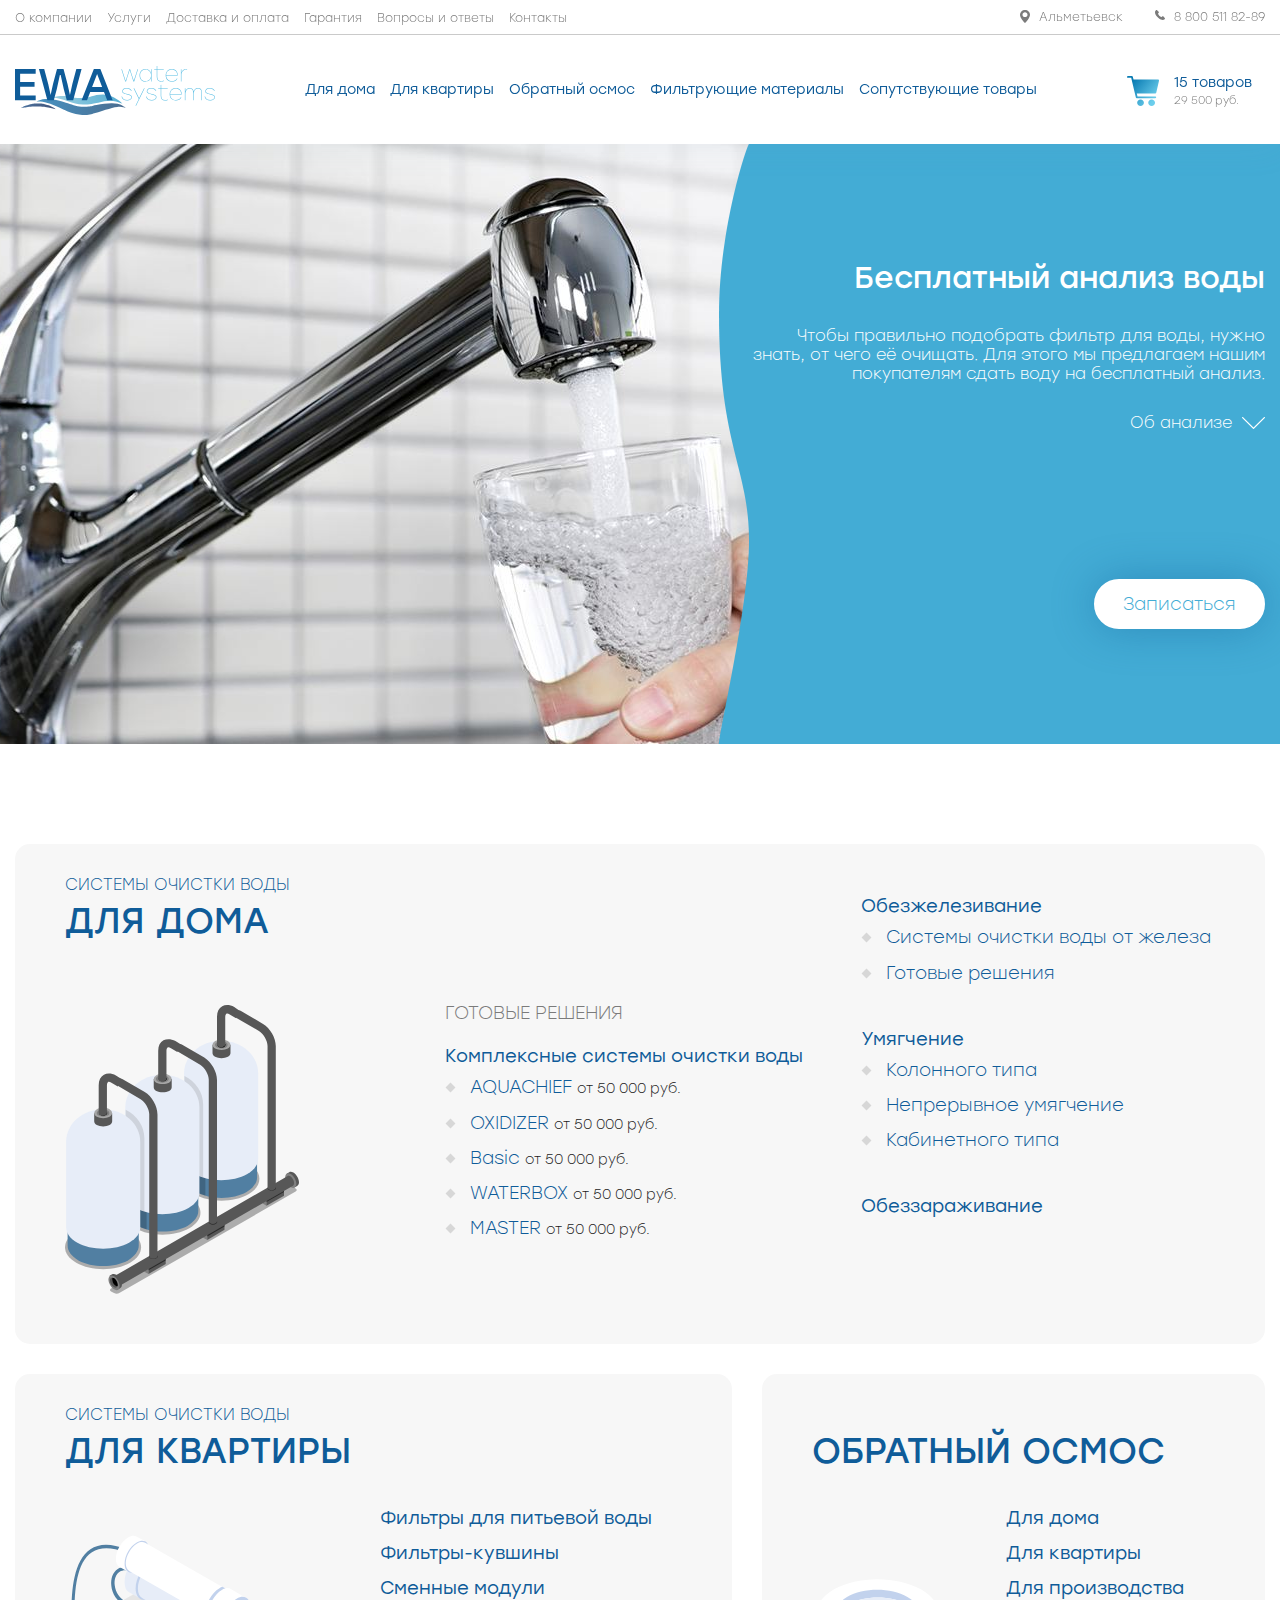
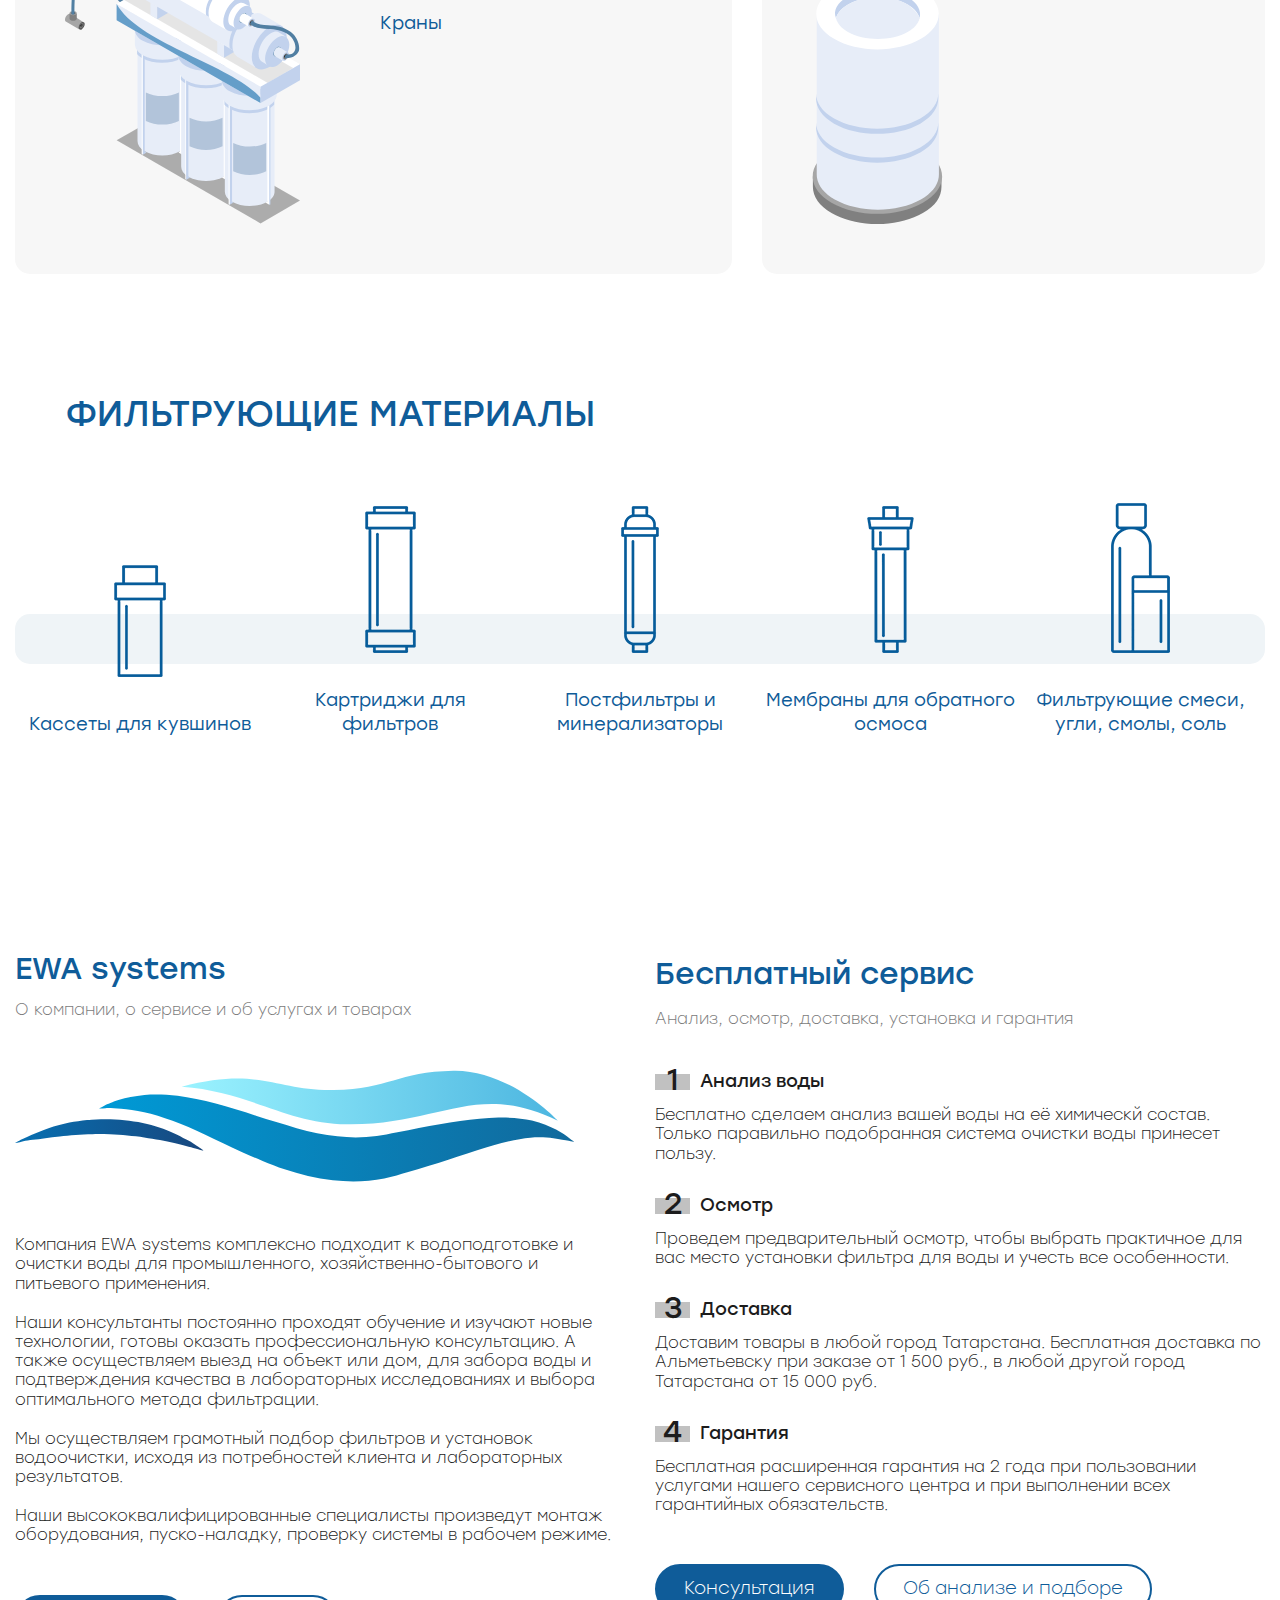
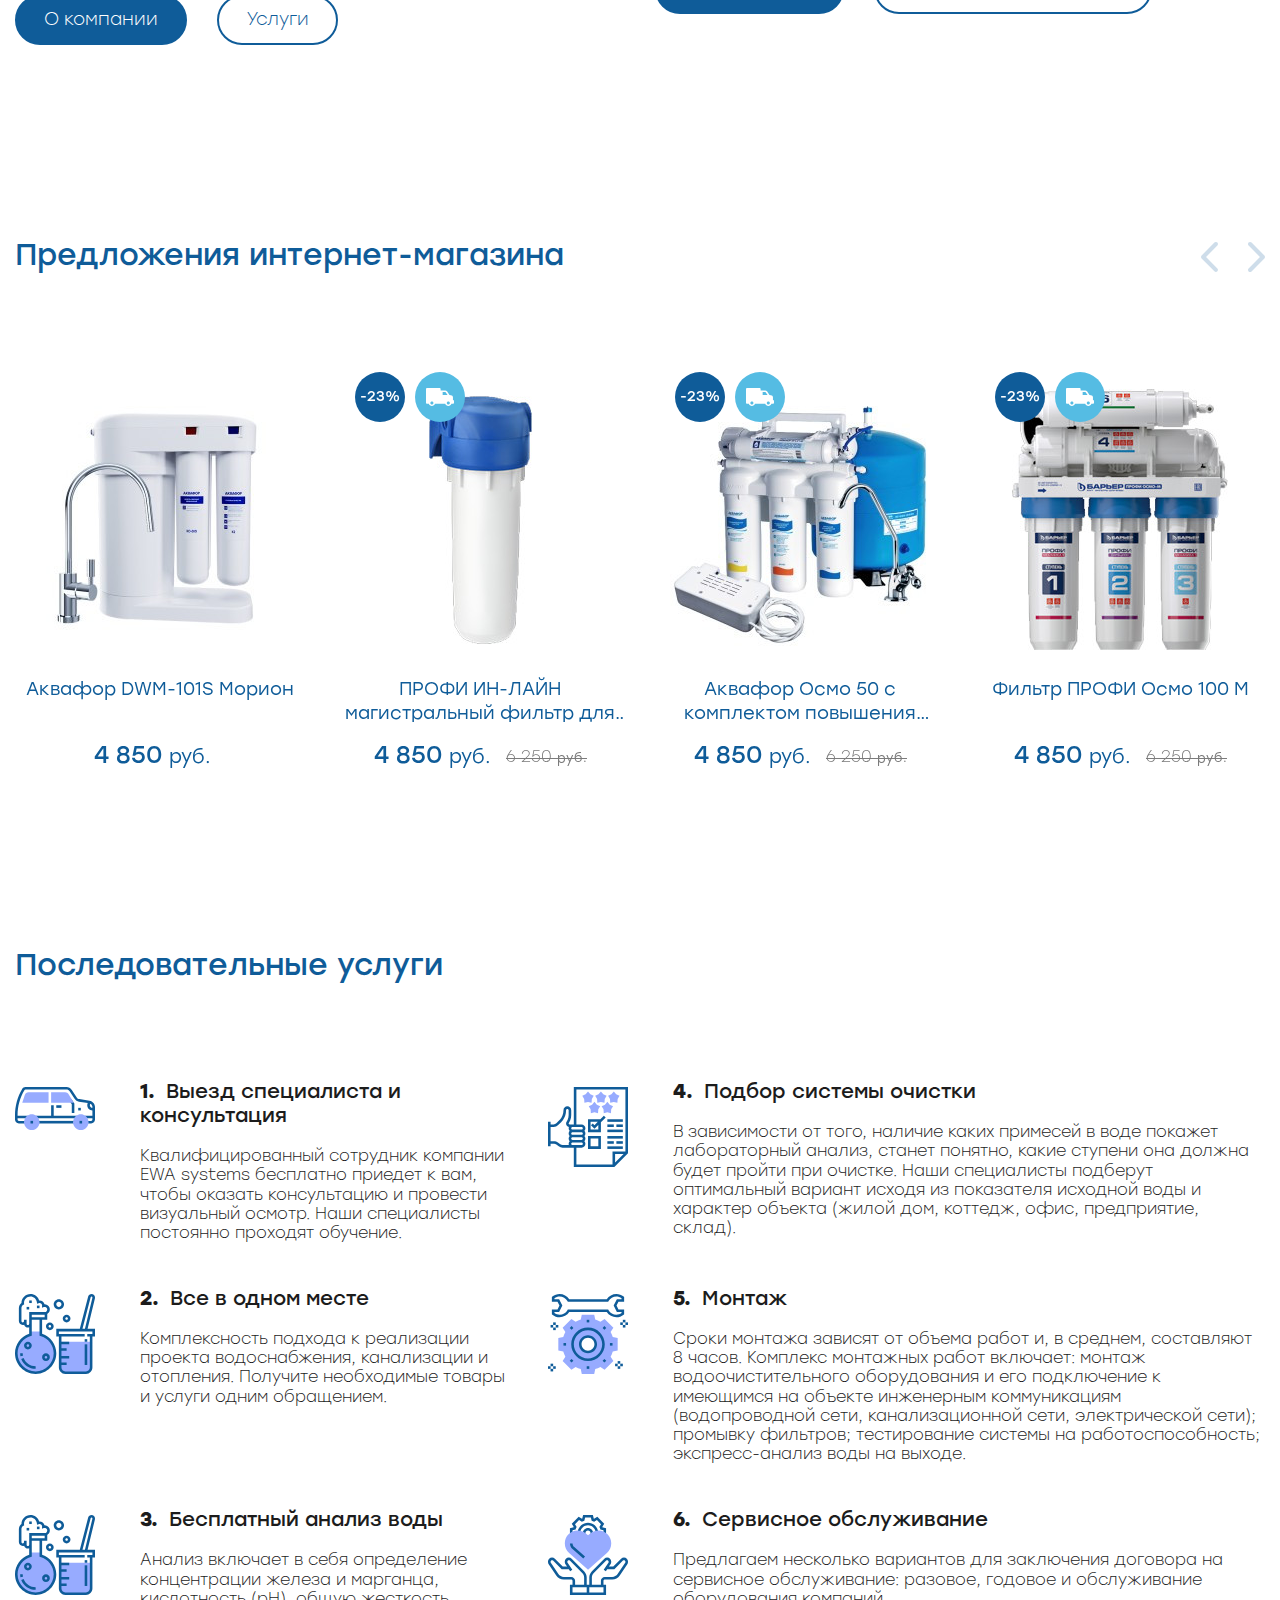
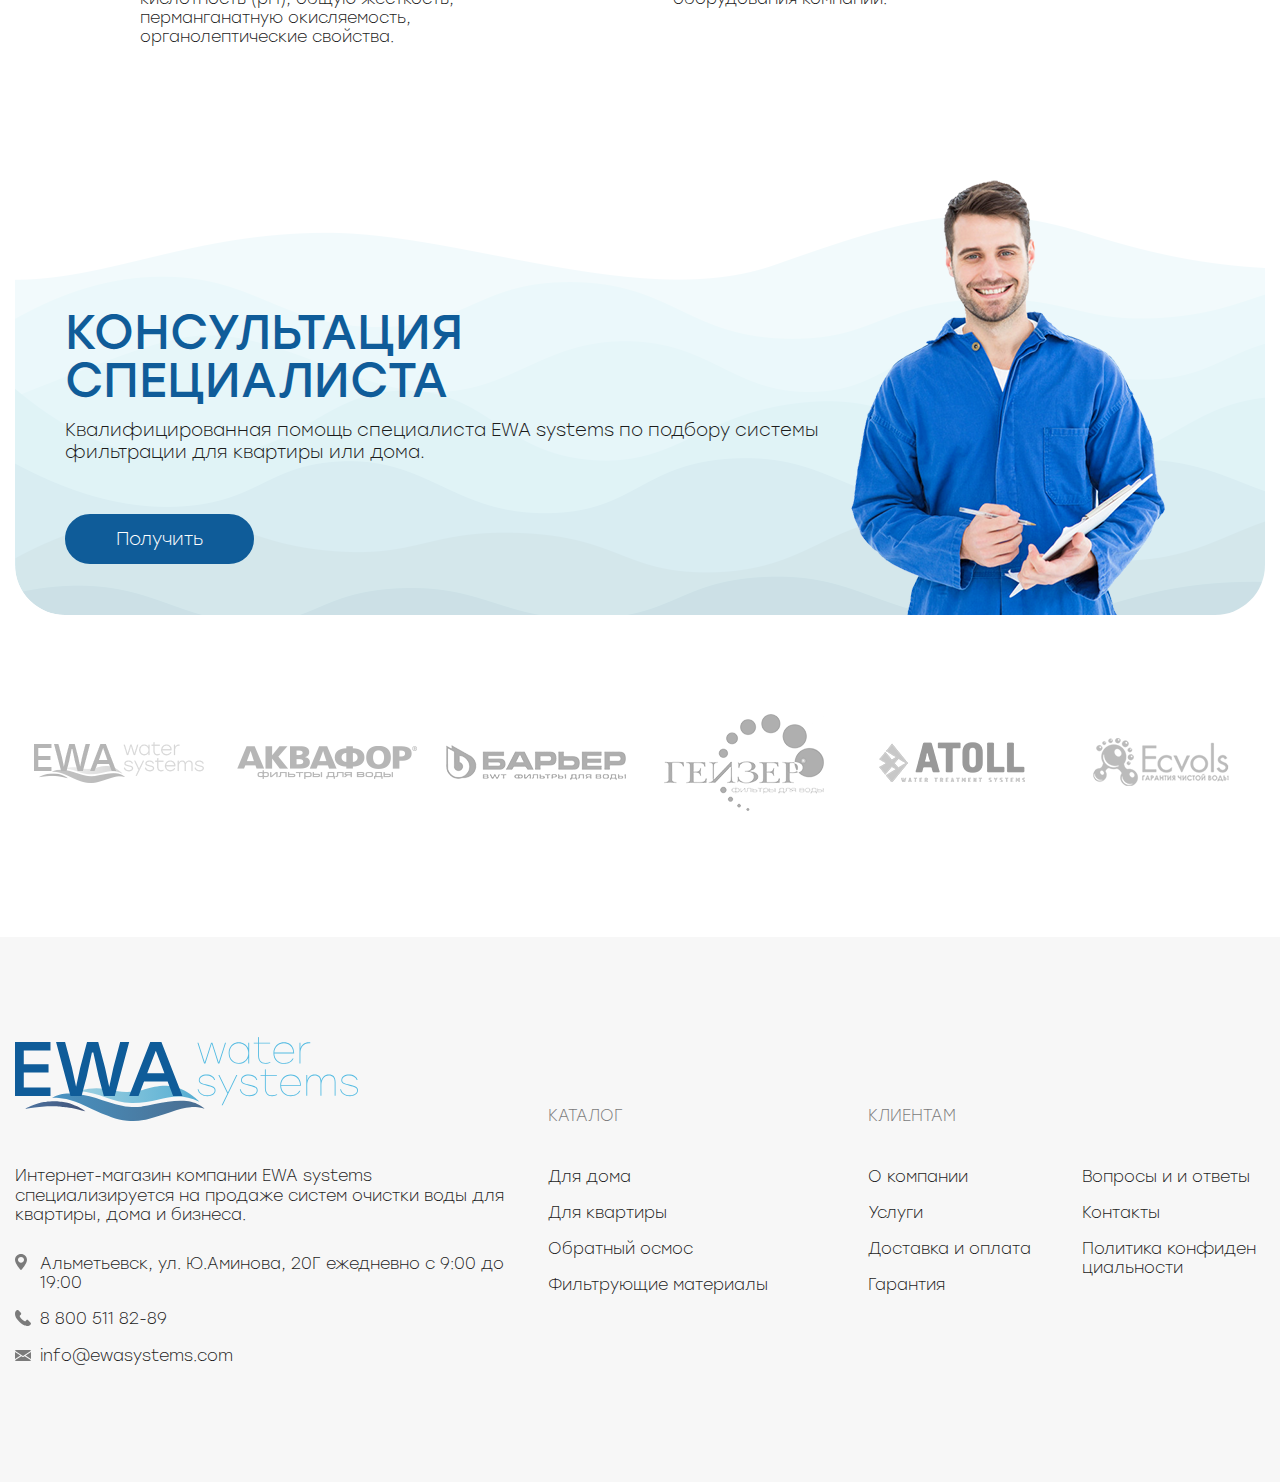
==== commit f155c39c: "dsadad" ====
--- a/index.html
+++ b/index.html
@@ -436,7 +436,7 @@
                 <div class="slider-products slider-recomms swiper-container">
                     <div class="swiper-wrapper">
                         <div class="swiper-slide">
-                            <div class="product-item hover" data-product-id="0">
+                            <div class="product-item catalog-product-item" data-product-id="0">
                                 <a href="javascript:void(0)" class="product-item-photo" style="background-image: url(images/product-slider/1.jpg);"></a>
                                 <a href="javascript:void(0)" class="product-item-name">Аквафор DWM-101S Морион</a>
                                 <a href="javascript:void(0)" class="product-item-prices component-prices">
@@ -454,7 +454,7 @@
                             </div>
                         </div>
                         <div class="swiper-slide">
-                            <div class="product-item" data-product-id="1">
+                            <div class="product-item catalog-product-item" data-product-id="1">
                                 <div class="product-item-bubble bubble-discount">-23%</div>
                                 <div class="product-item-bubble bubble-delivery" title="Бесплатная доставка!" data-product-id="1"></div>
                                 <a href="javascript:void(0)" class="product-item-photo" style="background-image: url(images/product-slider/2.jpg);"></a>
@@ -477,7 +477,7 @@
                             </div>
                         </div>
                         <div class="swiper-slide">
-                            <div class="product-item" data-product-id="2">
+                            <div class="product-item catalog-product-item" data-product-id="2">
                                 <div class="product-item-bubble bubble-discount">-23%</div>
                                 <div class="product-item-bubble bubble-delivery" title="Бесплатная доставка!" data-product-id="2"></div>
                                 <a href="javascript:void(0)" class="product-item-photo" style="background-image: url(images/product-slider/3.jpg);"></a>
@@ -500,7 +500,7 @@
                             </div>
                         </div>
                         <div class="swiper-slide">
-                            <div class="product-item" data-product-id="3">
+                            <div class="product-item catalog-product-item" data-product-id="3">
                                 <div class="product-item-bubble bubble-discount">-23%</div>
                                 <div class="product-item-bubble bubble-delivery" title="Бесплатная доставка!" data-product-id="3"></div>
                                 <a href="javascript:void(0)" class="product-item-photo" style="background-image: url(images/product-slider/4.jpg);"></a>
@@ -813,9 +813,9 @@
         </div>
     </div>
 
-    <script>
+    <!-- <script>
         $("#freeAnalyzeModal").modal("show");
-    </script>
+    </script> -->
 
     <!-- custom scripts -->
     <script src="js/main.js"></script>
--- a/css/media.css
+++ b/css/media.css
@@ -720,6 +720,11 @@
 }
 
 @media (max-width: 767px) {
+    .col-product-item {
+        flex: 0 0 50%;
+        max-width: 50%;
+    }
+
     .detail-specs-col:nth-child(1),
     .detail-specs-col:nth-child(2) {
         flex: 0 0 100%;
@@ -733,9 +738,18 @@
 
     .detail-specs-row {
         border-top: none;
-        padding-top: 5px;
-        padding-bottom: 5px;
-        margin-bottom: 0;
+        border-bottom: none;
+        padding: 0;
+        margin-bottom: 15px;
+    }
+
+    .detail-full-list-item::before {
+        top: 7px;
+    }
+
+    .detail-block {
+        padding-left: 0;
+        padding-right: 0;
     }
 
     .detail-specs-row:last-child {
@@ -786,8 +800,8 @@
     }
 
     .catalog-list .product-item-buy {
-        flex: 0 0 150px;
-        max-width: 150px;
+        flex: 0 0 100%;
+        max-width: 100%;
     }
 
     .catalog-list .product-item-actions {
@@ -958,6 +972,104 @@
 }
 
 @media (max-width: 480px) {
+    .col-product-zapis {
+        flex: 0 0 100%;
+        max-width: 100%;
+        padding-bottom: 15px;
+    }
+
+    .col-product-zapis ~ .col-product-item {
+        opacity: 0.3
+    }
+
+    .product-item {
+        margin-bottom: 0;
+    }
+
+    .catalog-list .product-item {
+        padding-top: 18px;
+    }
+
+    .catalog-list .product-item-bubble {
+        top: 0;
+    }
+
+    .catalog-list .product-item-actions {
+        height: auto;
+    }
+
+    .catalog-product-item:hover .product-item-actions, .catalog-product-item.hover .product-item-actions {
+        height: auto;
+    }
+
+    .product-item-bubble {
+        width: 35px;
+        height: 35px;
+        font-size: 11px;
+
+        line-height: 35px;
+    }
+
+    .bubble-discount {
+        left: 15px;
+    }
+
+    .bubble-delivery {
+        left: 60px;
+    }
+
+    .product-item-buy {
+        height: 35px;
+    }
+
+    .product-item-name {
+        font-size: 12px;
+        height: 33px;
+    }
+
+    .product-item {
+        padding-top: 56px;
+    }
+
+    .slider-products {
+        padding: 0 0 30px 0px;
+    }
+
+    .section-history {
+        margin-top: 30px;
+    }
+
+    .slider-products .product-item-actions {
+        position: static;
+        opacity: 1;
+        height: 99px;
+        padding-top: 19px;
+        padding-bottom: 19px;
+    }
+
+    .slider-products .product-item:hover,
+    .slider-products .product-item:hover .product-item-actions {
+        box-shadow: none;
+    }
+
+    .product-item-prices .oldprice {
+        display: none;
+    }
+
+    .product-item-info {
+        display: none;
+    }
+
+    .product-item-buy {
+        flex: 0 0 100%;
+        max-width: 100%;
+        margin-right: 0;
+    }
+
+    .slider-partners > .swiper-wrapper > .swiper-slide > img {
+        max-width: 100px;
+    }
+
     .modal-custom-subtitle,
     .modal-form-agree {
         font-size: 12px;
@@ -969,7 +1081,7 @@
     }
 
     .slider-history {
-        height: 500px;
+        height: 370px;
     }
 
     .detail-full {
@@ -1147,7 +1259,7 @@
     }
     
     .product-item-photo {
-        padding-bottom: 240px;
+        padding-bottom: 140px;
     }
 
     .section-btns .button-default {
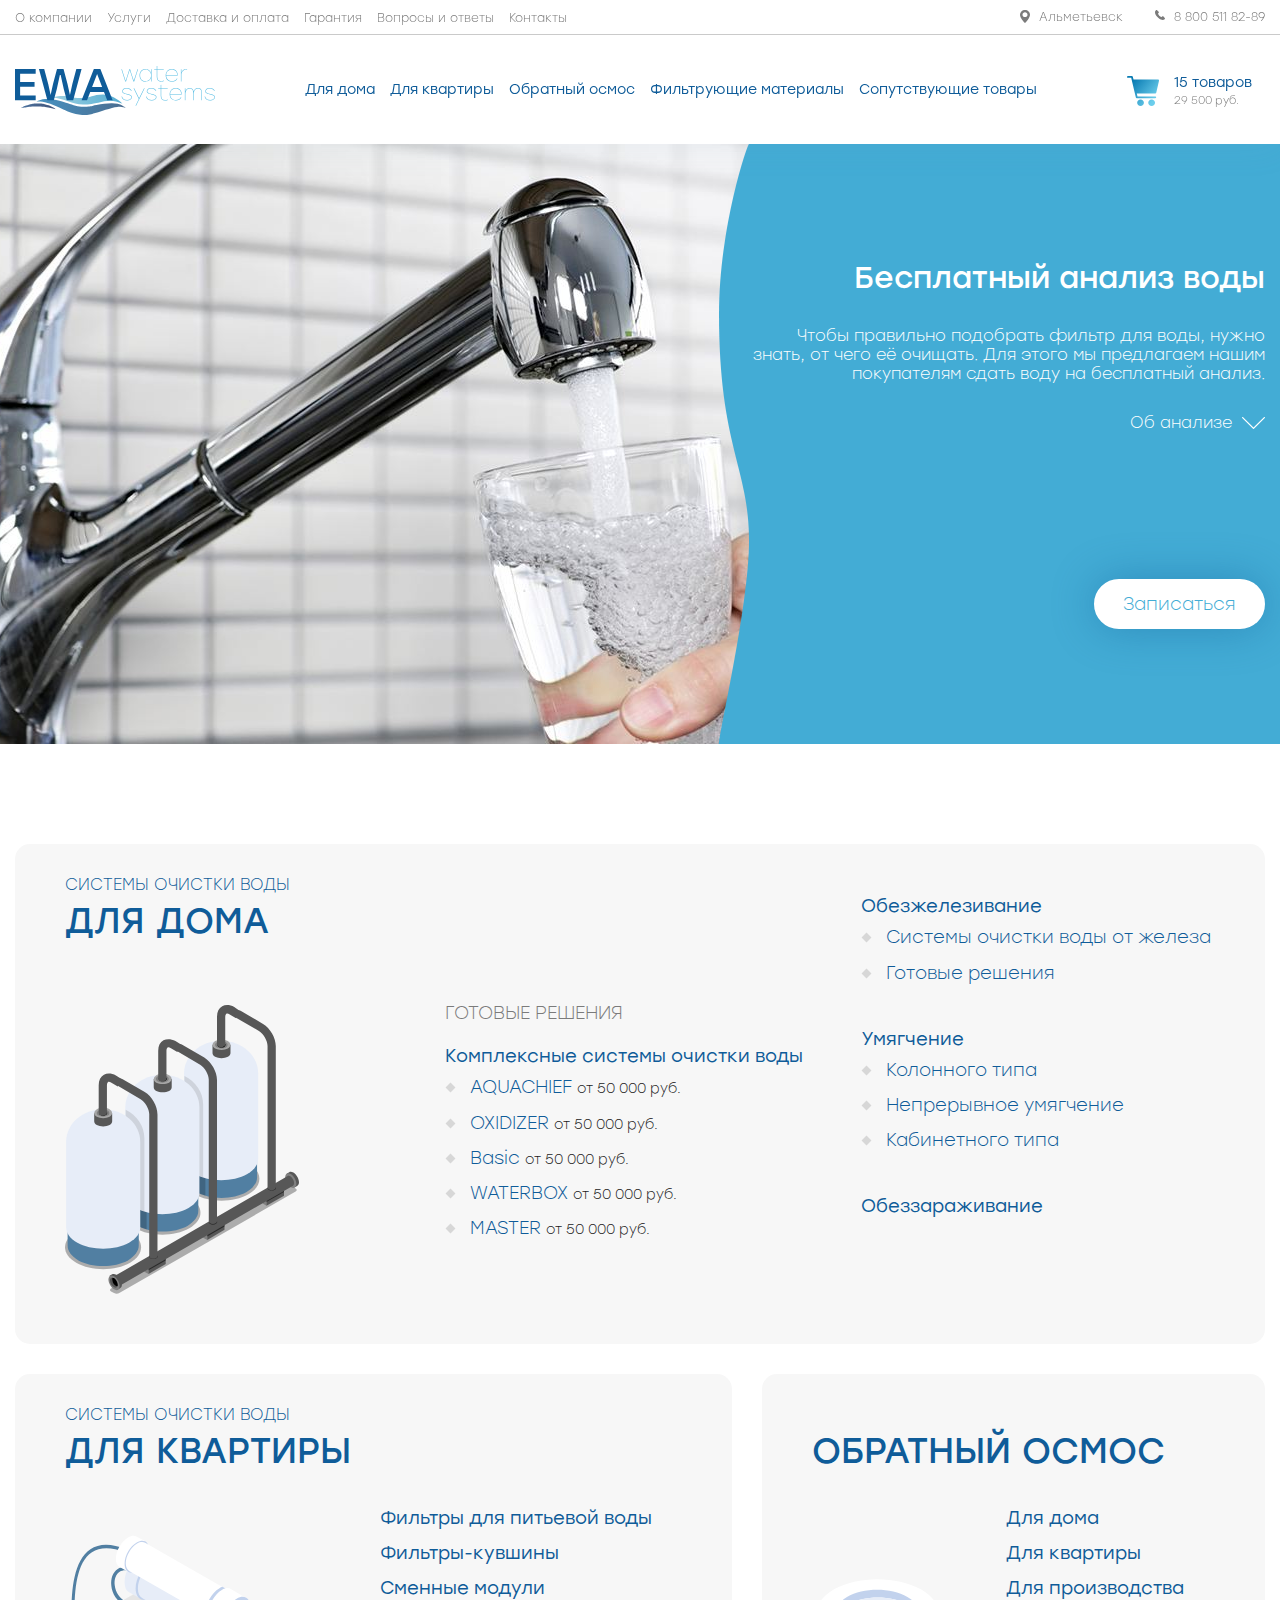
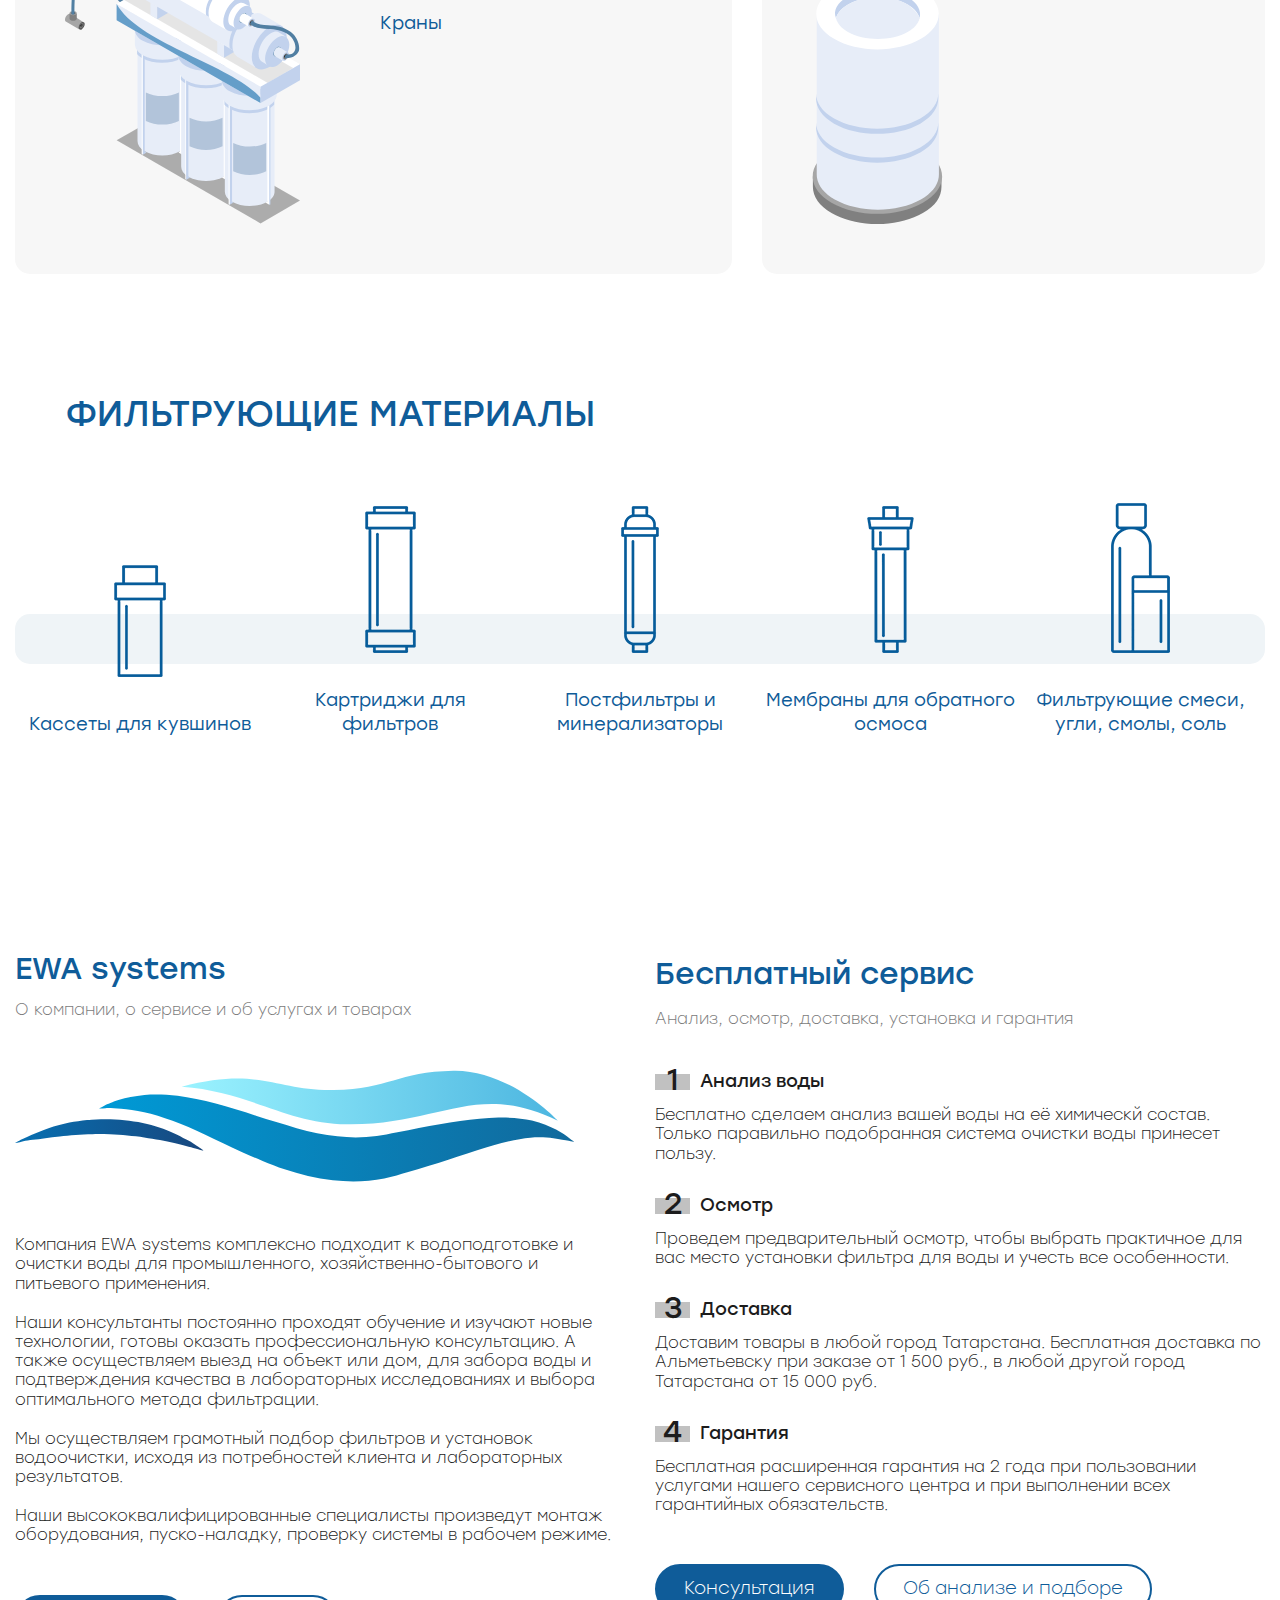
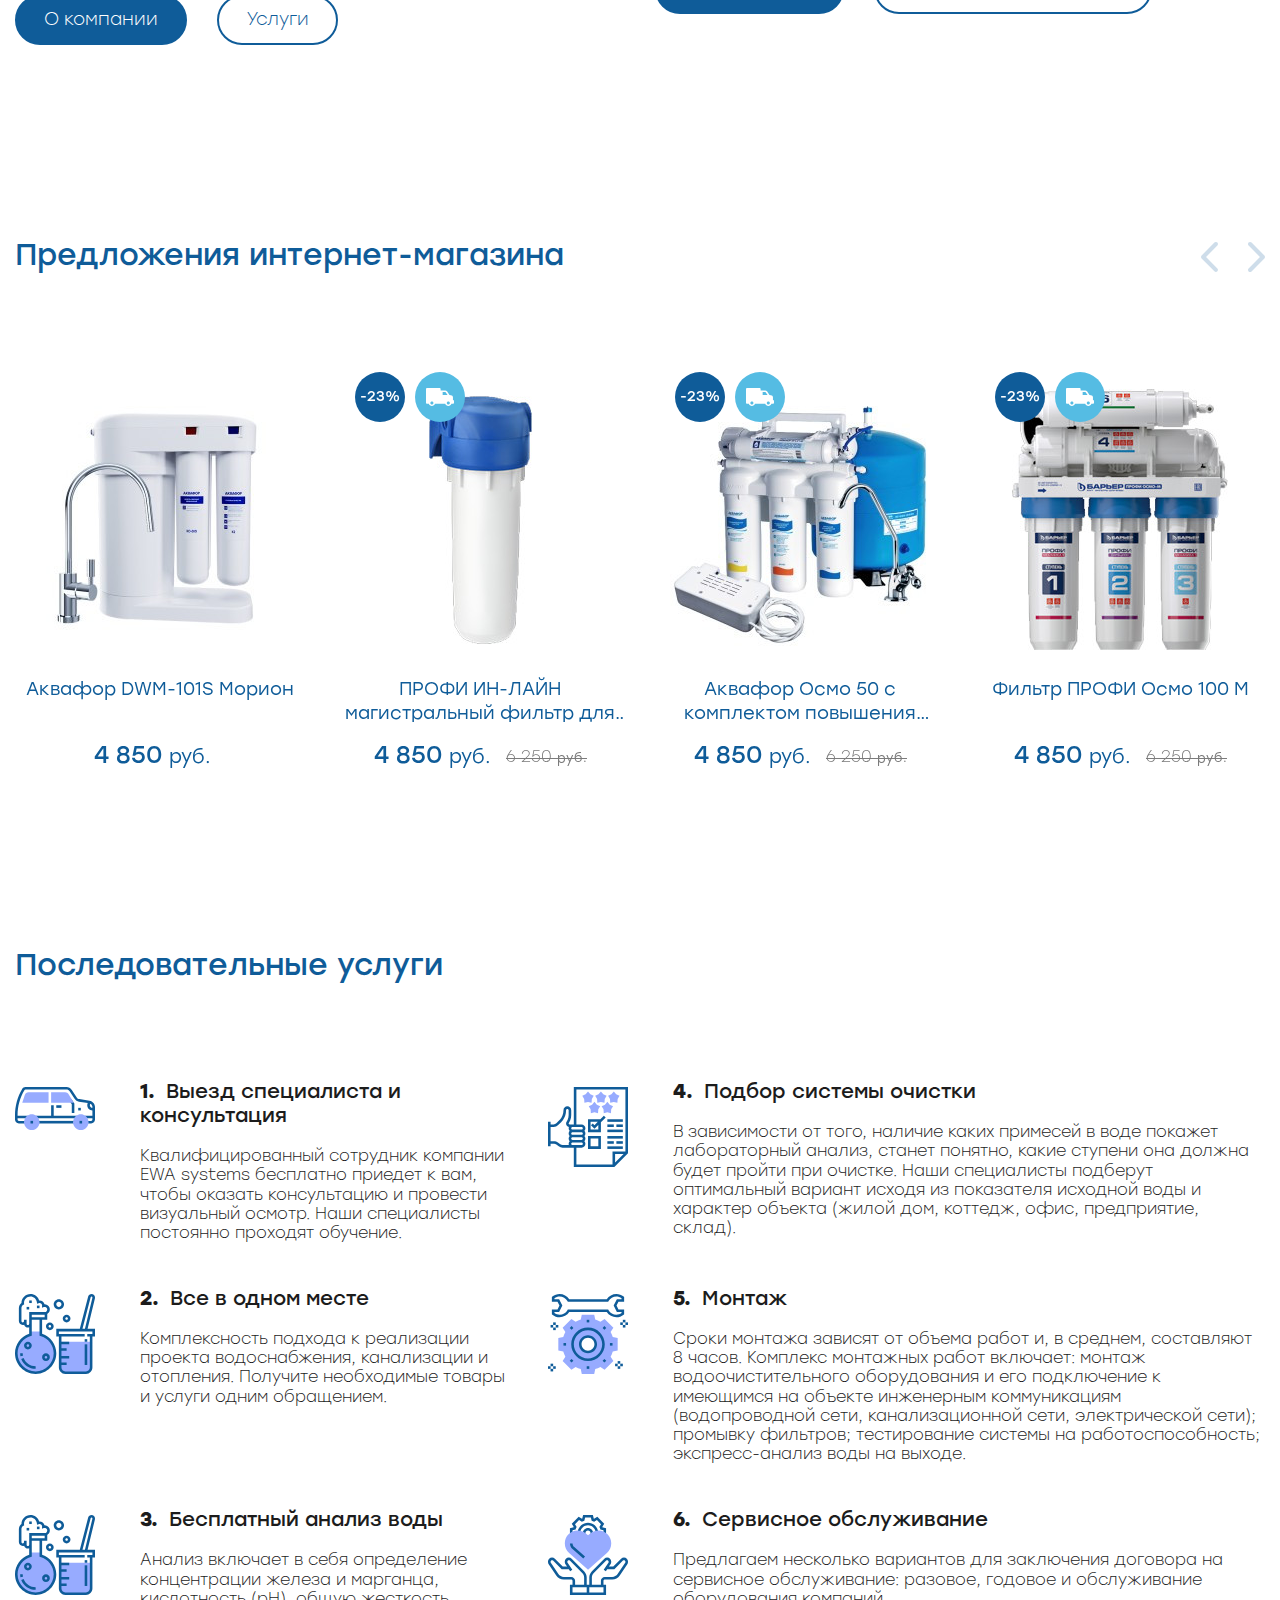
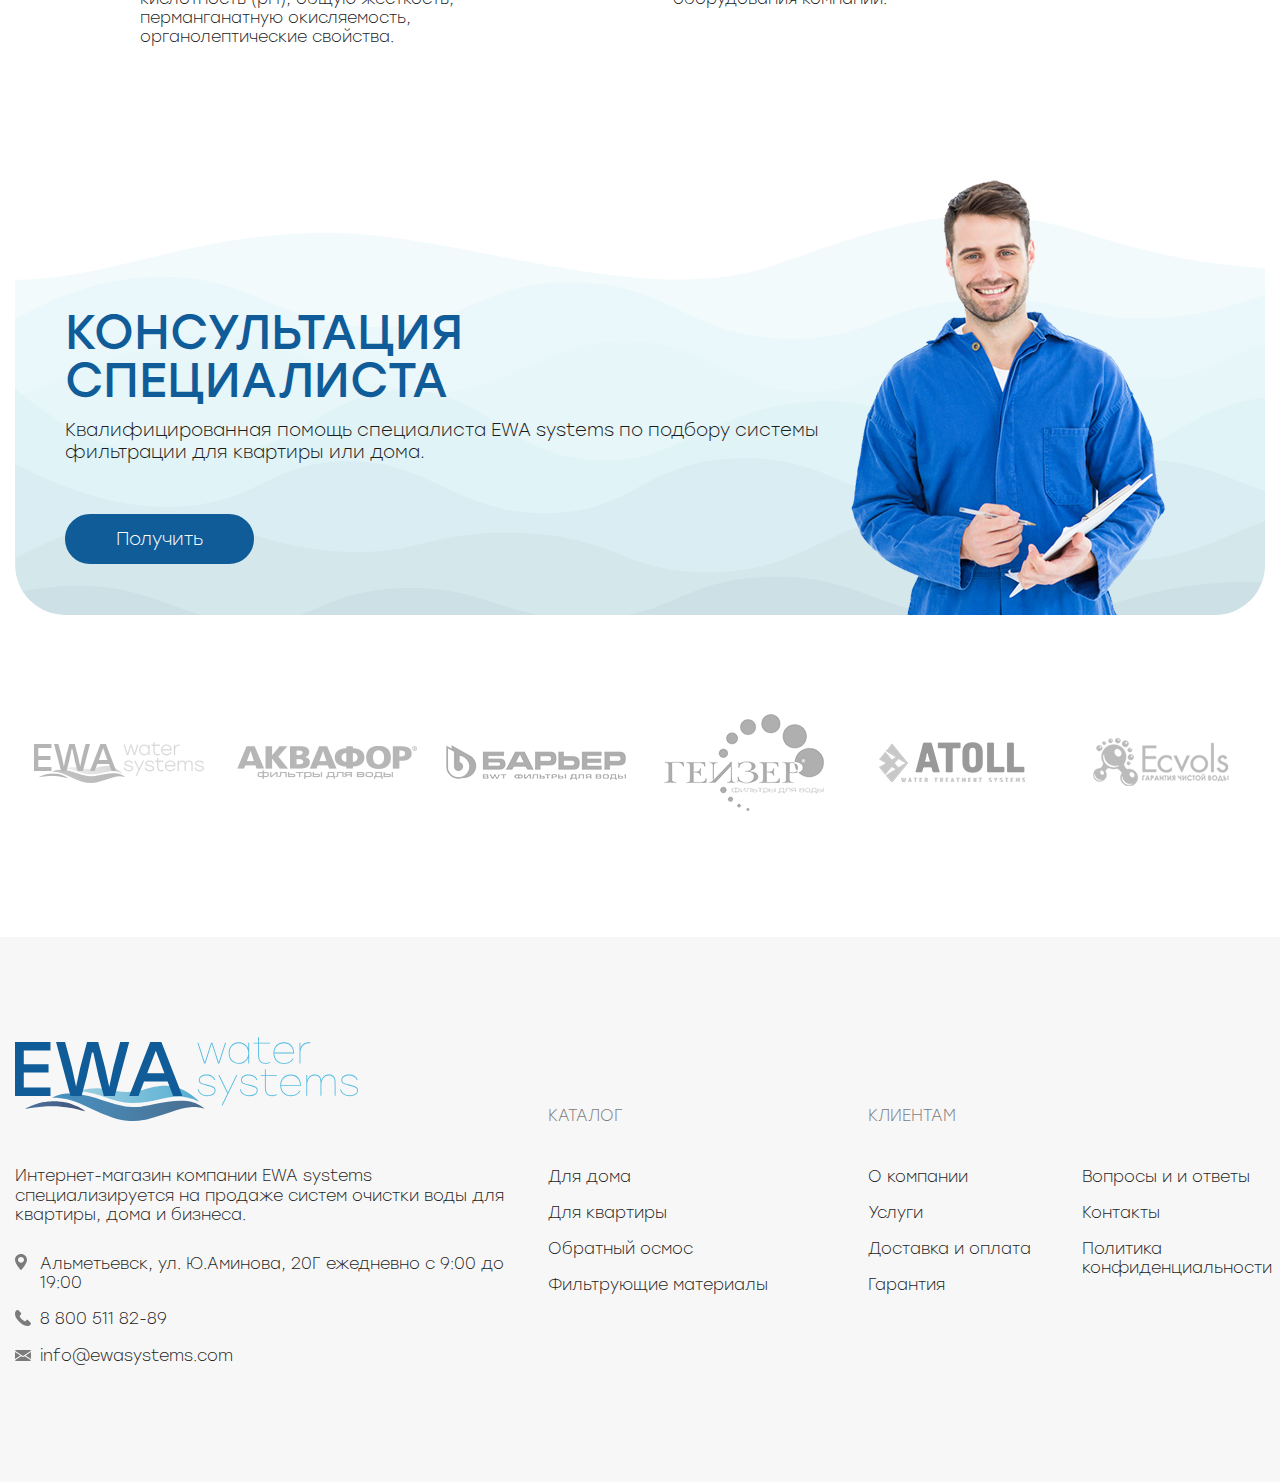
==== commit 64041368: "dsadad" ====
--- a/index.html
+++ b/index.html
@@ -126,7 +126,7 @@
                                             окисляемость, органолептические свойства.
                                         </div>
 
-                                        <a href="javascript:void(0)" class="button-default slider-btn">Записаться</a>
+                                        <a href="javascript:void(0)" class="button-default slider-btn" data-toggle="modal" data-target="#freeAnalyzeModal">Записаться</a>
                                     </div>
                                 </div>
                             </div>
@@ -409,7 +409,7 @@
                     </div>
 
                     <div class="section-btns">
-                        <a href="javascript:void(0)" class="button-default button-active">Консультация</a>
+                        <a href="javascript:void(0)" class="button-default button-active" data-toggle="modal" data-target="#consultModal">Консультация</a>
                         <a href="javascript:void(0)" class="button-default button-border">Об анализе и подборе</a>
                     </div>
                 </div>
@@ -631,7 +631,7 @@
                     системы фильтрации для квартиры или дома.
                 </div>
 
-                <a href="javascript:void(0)" class="button-default button-active consult-btn">Получить</a>
+                <a href="javascript:void(0)" class="button-default button-active consult-btn" data-toggle="modal" data-target="#consultModal">Получить</a>
 
                 <img src="images/consult-men.png" alt="" class="consult-men">
             </div>
@@ -737,7 +737,7 @@
 
     <div class="overlay"></div>
 
-    <!-- Modal анализ -->
+    <!-- Modal бесплатный анализ -->
     <div class="modal modal-custom fade" id="freeAnalyzeModal" tabindex="-1" role="dialog" aria-labelledby="freeAnalyzeModalLabel" aria-hidden="true">
         <div class="modal-dialog modal-dialog-custom modal-dialog-centered" role="document">
             <div class="modal-content-custom">
@@ -813,10 +813,6 @@
         </div>
     </div>
 
-    <!-- <script>
-        $("#freeAnalyzeModal").modal("show");
-    </script> -->
-
     <!-- custom scripts -->
     <script src="js/main.js"></script>
 </body>
--- a/css/style.css
+++ b/css/style.css
@@ -1147,7 +1147,7 @@
     display: flex;
     margin-bottom: 17px;
 
-    word-break: break-all;
+    /* word-break: break-all; */
 }
 
 .footer-nav-link {
@@ -1281,6 +1281,7 @@
 
     color: var(--accent);
 
+    background-color: #fff;
     background-image: url(../images/catalog-sort-arrow.svg);
     background-repeat: no-repeat;
     background-position: 94% 52%;
@@ -1406,7 +1407,7 @@
     padding-bottom: 50px;
 }
 
-.catalog-layout {
+.page-layout {
     background-image: url(../images/catalog-bg.jpg);
     background-position: center top;
     background-size: cover;
@@ -1533,7 +1534,7 @@
     background-color: var(--accent);
 }
 
-.detail-slide-thumb-item.swiper-slide-active::before {
+.detail-slide-thumb-item.swiper-slide-thumb-active::before {
     position: absolute;
     content: '';
     left: 0;
@@ -1879,4 +1880,229 @@
     font-size: 16px;
     font-weight: 300;
     color: var(--gray-text)
+}
+
+.contacts-map {
+    width: 100%;
+    height: 350px;
+    border-radius: 15px;
+    overflow: hidden;
+}
+
+.page-layout-inner {
+    padding: 30px;
+    background-color: #fff;
+    margin-top: 20px;
+    border-radius: 15px;
+}
+
+.contacts-content {
+    margin-top: 20px;
+}
+
+.contacts-list {
+    display: flex;
+    flex-direction: column;
+}
+
+.contacts-list-item {
+    display: flex;
+    margin-bottom: 11px;
+}
+
+.contacts-list-item-icon {
+    flex: 0 0 46px;
+    max-width: 46px;
+}
+
+.contacts-list-item-body {
+    display: flex;
+    flex-direction: column;
+    line-height: 1.7;
+}
+
+.contacts-list-item-link {
+    margin-bottom: 3px;
+    color: inherit
+}
+
+.contacts-list-item-link:hover {
+    color: inherit;
+}
+
+.contacts-form {
+    margin-top: 111px;
+    margin-bottom: 137px;
+}
+
+.contacts-form-action {
+    max-width: 720px;
+    margin-left: auto;
+    margin-right: auto;
+}
+
+.contacts-form-style {
+    display: block;
+    color: var(--accent);
+    border: 2px solid #c1c1c1;
+    width: 100%;
+    border-radius: 25px;
+    font-size: 18px;
+    font-weight: 500;
+}
+
+.contacts-form-style::placeholder {
+    color: #aaaaaa;
+}
+
+.contacts-form-style:focus {
+    border-color: var(--accent);
+}
+
+textarea.contacts-form-style {
+    resize: none;
+    display: block;
+    width: 100%;
+    height: 100px;
+    padding: 12px 28px;
+}
+
+.contacts-form-button {
+    width: 100%;
+    font-weight: 500;
+}
+
+.contacts-form-style[type="text"] {
+    height: 50px;
+    padding: 0px 28px;
+}
+
+.contacts-form-title {
+    font-size: 24px;
+    font-weight: normal;
+    text-align: center;
+    color: var(--accent);
+    margin-bottom: 46px;
+}
+
+.contacts-form-row {
+    margin-bottom: 30px;
+}
+
+.contacts-form-agree {
+    font-size: 16px;
+    color: var(--gray-text);
+    text-align: center;
+    line-height: 1.2;
+    font-weight: 300;
+    margin-top: -4px;
+}
+
+.faq-list {
+    margin-top: 19px;
+}
+
+.faq-list-item {
+    padding: 27px 28px 0;
+    background-color: rgba(255, 255, 255, .6);
+    border-radius: 15px;
+
+    font-size: 18px;
+    line-height: 1.2;
+
+    margin-bottom: 30px;
+
+    position: relative;
+
+    cursor: pointer;
+
+    transition: all .2s ease;
+}
+
+.faq-list-item::before {
+    position: absolute;
+    content: '';
+    top: 28px;
+    right: 28px;
+    width: 14px;
+    height: 14px;
+
+    background-color: #eeeeee;
+
+    transform: rotate(45deg)
+}
+
+.faq-list-item-head {
+    padding-bottom: 22px;
+}
+
+.faq-list-item-body {
+    display: none;
+    font-size: 16px;
+    border-top: 1px solid #f1f3f4;
+    margin-left: -28px;
+    margin-right: -28px;
+    padding-left: 28px;
+    padding-right: 28px;
+    padding-top: 17px;
+    padding-bottom: 34px;
+}
+
+/* .faq-list-item.active .faq-list-item-body {
+    display: block;
+} */
+
+.faq-list-item.active,
+.faq-list-item:hover {
+    background-color: rgba(255, 255, 255, 1);
+    box-shadow: 0 0 20px 0 rgba(0,0,0, .03);
+}
+
+.contacts-form-faq {
+    margin-top: 63px;
+    margin-bottom: 136px;
+}
+
+.about-page-content {
+    font-size: 16px;
+    font-weight: 300;
+    line-height: 1.2;
+
+    margin-top: 7px;
+}
+
+.about-page-content p {
+    margin-bottom: 20px;
+}
+
+.about-image-center {
+    height: 100%;
+    display: flex;
+    justify-content: center;
+    align-items: center;
+}
+
+.about-image-src {
+    max-width: 500px;
+}
+
+.heading-small {
+    font-size: 24px;
+    font-weight: normal;
+}
+
+.about-services {
+    margin-top: 44px;
+}
+
+.about-services-list {
+    margin-top: 27px;
+}
+
+.section-services-about {
+    margin-top: 0;
+}
+
+.section-services-about .row-services {
+    margin-top: 43px;
 }--- a/css/media.css
+++ b/css/media.css
@@ -5,6 +5,15 @@
 }
 
 @media(max-width: 1500px) {
+    .about-image-center {
+        margin-top: 15px;
+        margin-bottom: 15px;
+    }
+
+    .about-image-src {
+        max-width: 100%;
+    }
+
     .detail-full-sticky {
         height: auto;
     }
@@ -127,6 +136,10 @@
 }
 
 @media (max-width: 1200px) {
+    .footer-nav-item {
+        word-break: break-all;
+    }
+
     .modal-form-input {
         padding: 10px 20px;
         font-size: 14px;
@@ -334,6 +347,10 @@
         line-height: 35px;
     }
 
+    /* .contacts-form-button {
+        height: 50px;
+    } */
+
     .home-slider {
         height: 400px;
     }
@@ -349,6 +366,10 @@
     .home-slider-title {
         line-height: 1;
         font-size: 20px;
+    }
+
+    .contacts-form-style[type="text"] {
+        height: 40px;
     }
 }
 
@@ -362,6 +383,10 @@
         display: block;
     }
     /* overlay masks */
+
+    .contacts-form-style {
+        border-radius: 20px;
+    }
 
     .detail-full-content {
         flex: 0 0 calc(100% - 300px);
@@ -720,6 +745,95 @@
 }
 
 @media (max-width: 767px) {
+    .faq-list-item::before {
+        top: 16px;
+        right: 19px;
+    }
+
+    .faq-list-item {
+        padding: 13px 15px 0 15px;
+        font-size: 16px;
+    }
+
+    .faq-list-item-head {
+        padding-bottom: 13px;
+        padding-right: 30px;
+    }
+
+    .about-list-desc {
+        font-size: 13px;
+    }
+
+    .about-image-center {
+        margin-top: 0;
+    }
+
+    .about-image-src {
+        max-width: 280px;
+    }
+
+    .about-page-content {
+        font-size: 14px;
+    }
+
+    .contacts-form-style {
+        font-size: 15px;
+    }
+
+    .contacts-form-style[type="text"] {
+        padding-left: 15px;
+        padding-right: 15px;
+    }
+
+    textarea.contacts-form-style {
+        padding-left: 15px;
+        padding-right: 15px;
+    }
+
+    .contacts-form-agree {
+        font-size: 13px;
+    }
+
+    .contacts-form {
+        margin-top: 40px;
+        margin-bottom: 0;
+    }
+
+    .contacts-form-title {
+        margin-bottom: 15px;
+    }
+
+    .page-layout-inner {
+        border-radius: 0;
+        padding: 15px;
+
+        margin-left: -15px;
+        margin-right: -15px;
+    }
+
+    .contacts-form-action {
+        max-width: 100%;
+        padding-left: 15px;
+        padding-right: 15px;
+    }
+
+    .contacts-map {
+        border-radius: 0;
+        height: 300px;
+    }
+
+    .contacts-form-row.row {
+        margin-bottom: 0;
+    }
+
+    .contacts-form-row {
+        margin-bottom: 15px;
+    }
+
+    .col-form {
+        margin-bottom: 15px;
+    }
+
     .col-product-item {
         flex: 0 0 50%;
         max-width: 50%;
@@ -972,14 +1086,52 @@
 }
 
 @media (max-width: 480px) {
+    .service-item {
+        margin-bottom: 15px;
+    }
+
+    .modal-content-custom {
+        border-radius: 0;
+        padding: 15px;
+    }
+    
+    .modal-custom-head {
+        padding-right: 30px;
+    }
+
+    .modal-custom-body {
+        padding-top: 15px;
+    }
+
+    .modal-custom-close {
+        top: 15px;
+        right: 15px;
+        width: 20px;
+        height: 20px;
+    }
+
+    .modal-custom-subtitle::before {
+        display: none;
+    }
+
+    .contacts-form-title {
+        font-size: 19px;
+    }
+
+    .contacts-list-item-body {
+        font-size: 14px;
+    }
+
+    .contacts-form-agree {
+        font-size: 11px;
+    }
+
+    .contacts-form-style {
+        font-size: 13px;
+    }
+
     .col-product-zapis {
-        flex: 0 0 100%;
-        max-width: 100%;
-        padding-bottom: 15px;
-    }
-
-    .col-product-zapis ~ .col-product-item {
-        opacity: 0.3
+        display: none;
     }
 
     .product-item {
@@ -991,7 +1143,11 @@
     }
 
     .catalog-list .product-item-bubble {
-        top: 0;
+        top: 15px;
+    }
+
+    .tooltip-small {
+        top: 66px;
     }
 
     .catalog-list .product-item-actions {
@@ -1070,9 +1226,17 @@
         max-width: 100px;
     }
 
-    .modal-custom-subtitle,
+    .modal-custom-title {
+        font-size: 17px;
+    }
+
+    .modal-custom-subtitle {
+        font-size: 12px;
+    }
+
     .modal-form-agree {
-        font-size: 12px;
+        font-size: 11px;
+        margin-top: 0;
     }
 
     .button-default {
@@ -1104,7 +1268,6 @@
         padding-left: 0;
         padding-right: 0;
         padding-top: 0;
-        margin-top: 0;
     }
 
     .tooltip-small {
@@ -1112,7 +1275,7 @@
     }
 
     .tooltip-small::before {
-        left: 48%;
+        left: 33%;
     }
 
     .about-podbor {
@@ -1146,11 +1309,11 @@
     }
 
     .catalog-list .product-item {
-        margin-bottom: 15px;
+        margin-bottom: 0;
     }
 
     .catalog-list {
-        margin-top: 0;
+        margin-top: 30px;
     }
 
     .page-bc-list {
